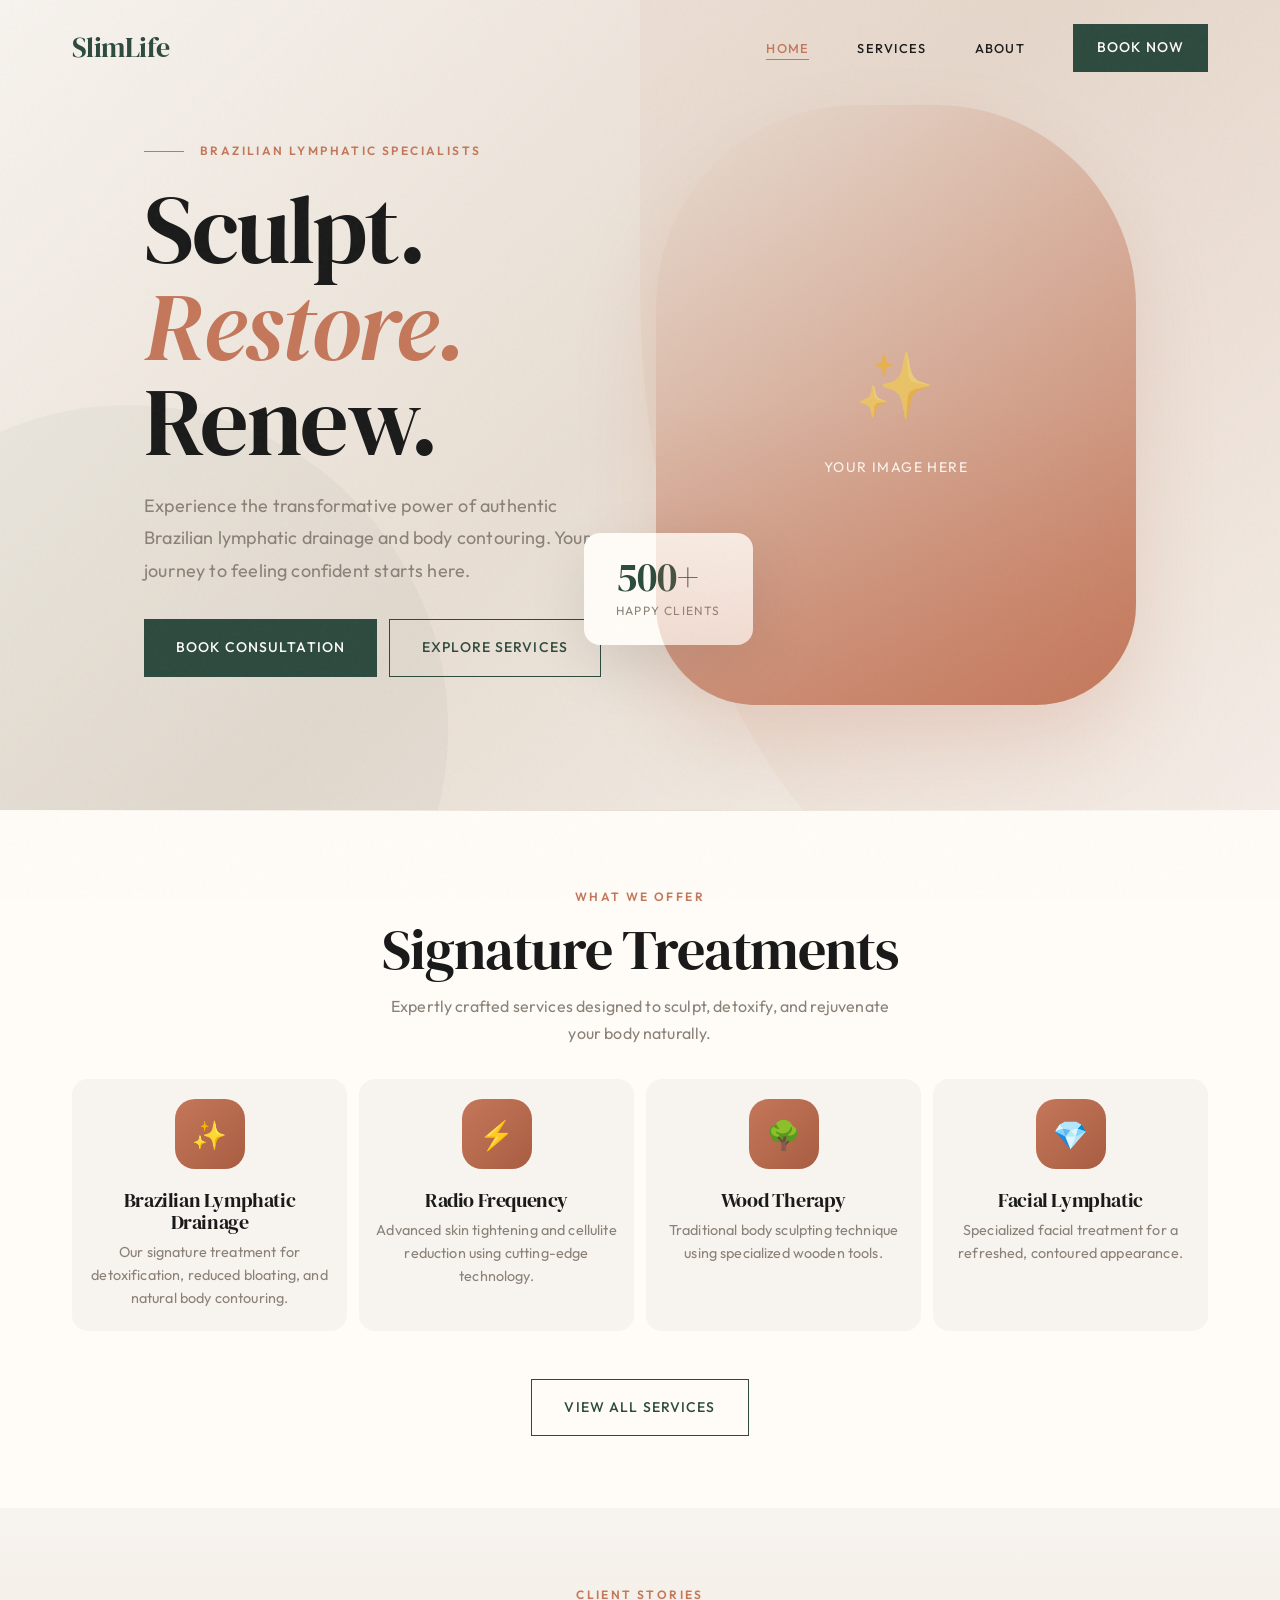
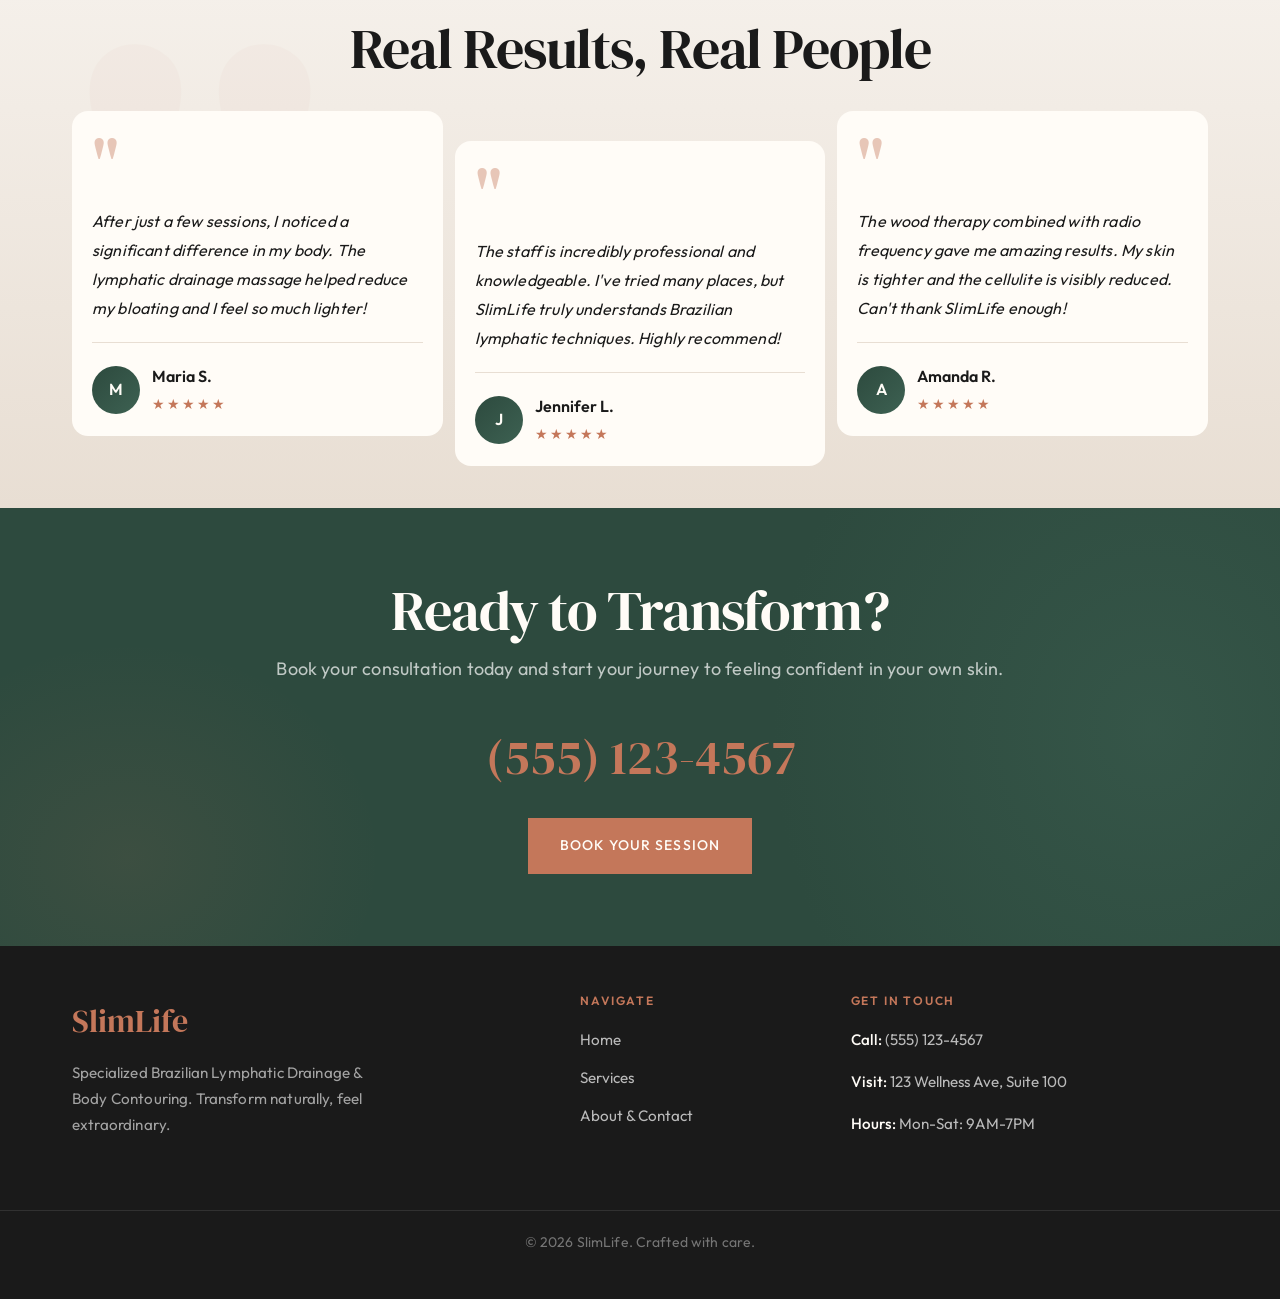
==== index.html @ a3bc5a4c "website v2" ====
<!DOCTYPE html>
<html lang="en">
<head>
    <meta charset="UTF-8">
    <meta name="viewport" content="width=device-width, initial-scale=1.0">
    <meta name="description" content="SlimLife - Specialized Brazilian Lymphatic Drainage & Body Contouring. Transform your body naturally.">
    <title>SlimLife | Brazilian Lymphatic Drainage & Body Contouring</title>
    <link rel="stylesheet" href="css/styles.css">
</head>
<body>
    <!-- Navigation -->
    <nav class="nav">
        <div class="nav-container">
            <a href="index.html" class="nav-logo">SlimLife</a>
            <button class="nav-toggle" aria-label="Toggle navigation">
                <span></span>
                <span></span>
                <span></span>
            </button>
            <ul class="nav-links">
                <li><a href="index.html" class="nav-link active">Home</a></li>
                <li><a href="services.html" class="nav-link">Services</a></li>
                <li><a href="about.html" class="nav-link">About</a></li>
                <li class="nav-cta"><a href="tel:+15551234567" class="btn btn-primary">Book Now</a></li>
            </ul>
        </div>
    </nav>

    <!-- Main Content -->
    <main>
        <!-- Hero Section -->
        <section class="hero">
            <div class="hero-container">
                <div class="hero-content">
                    <span class="hero-eyebrow">Brazilian Lymphatic Specialists</span>
                    <h1 class="hero-title">Sculpt.<br><em>Restore.</em><br>Renew.</h1>
                    <p class="hero-subtitle">Experience the transformative power of authentic Brazilian lymphatic drainage and body contouring. Your journey to feeling confident starts here.</p>
                    <div class="hero-cta">
                        <a href="tel:+15551234567" class="btn btn-primary">Book Consultation</a>
                        <a href="services.html" class="btn btn-outline">Explore Services</a>
                    </div>
                </div>
                <div class="hero-visual">
                    <div class="hero-image-wrapper">
                        <div class="hero-image-placeholder">
                            <span>&#10024;</span>
                            Your Image Here
                        </div>
                    </div>
                    <div class="hero-floating-card">
                        <div class="hero-floating-card-number">500+</div>
                        <div class="hero-floating-card-text">Happy Clients</div>
                    </div>
                </div>
            </div>
        </section>

        <!-- Services Overview Section -->
        <section class="services-overview">
            <div class="container">
                <div class="section-header">
                    <span class="section-eyebrow">What We Offer</span>
                    <h2 class="section-title">Signature Treatments</h2>
                    <p class="section-subtitle">Expertly crafted services designed to sculpt, detoxify, and rejuvenate your body naturally.</p>
                </div>
                <div class="services-grid">
                    <div class="service-card">
                        <div class="service-card-icon">&#10024;</div>
                        <h3 class="service-card-title">Brazilian Lymphatic Drainage</h3>
                        <p class="service-card-description">Our signature treatment for detoxification, reduced bloating, and natural body contouring.</p>
                    </div>
                    <div class="service-card">
                        <div class="service-card-icon">&#9889;</div>
                        <h3 class="service-card-title">Radio Frequency</h3>
                        <p class="service-card-description">Advanced skin tightening and cellulite reduction using cutting-edge technology.</p>
                    </div>
                    <div class="service-card">
                        <div class="service-card-icon">&#127795;</div>
                        <h3 class="service-card-title">Wood Therapy</h3>
                        <p class="service-card-description">Traditional body sculpting technique using specialized wooden tools.</p>
                    </div>
                    <div class="service-card">
                        <div class="service-card-icon">&#128142;</div>
                        <h3 class="service-card-title">Facial Lymphatic</h3>
                        <p class="service-card-description">Specialized facial treatment for a refreshed, contoured appearance.</p>
                    </div>
                </div>
                <div class="services-overview-cta">
                    <a href="services.html" class="btn btn-outline">View All Services</a>
                </div>
            </div>
        </section>

        <!-- Testimonials Section -->
        <section class="testimonials">
            <div class="container">
                <div class="section-header">
                    <span class="section-eyebrow">Client Stories</span>
                    <h2 class="section-title">Real Results, Real People</h2>
                </div>
                <div class="testimonials-grid">
                    <div class="testimonial-card">
                        <div class="testimonial-quote">"</div>
                        <p class="testimonial-text">After just a few sessions, I noticed a significant difference in my body. The lymphatic drainage massage helped reduce my bloating and I feel so much lighter!</p>
                        <div class="testimonial-author">
                            <div class="testimonial-avatar">M</div>
                            <div class="testimonial-info">
                                <div class="testimonial-name">Maria S.</div>
                                <div class="testimonial-stars">&#9733;&#9733;&#9733;&#9733;&#9733;</div>
                            </div>
                        </div>
                    </div>
                    <div class="testimonial-card">
                        <div class="testimonial-quote">"</div>
                        <p class="testimonial-text">The staff is incredibly professional and knowledgeable. I've tried many places, but SlimLife truly understands Brazilian lymphatic techniques. Highly recommend!</p>
                        <div class="testimonial-author">
                            <div class="testimonial-avatar">J</div>
                            <div class="testimonial-info">
                                <div class="testimonial-name">Jennifer L.</div>
                                <div class="testimonial-stars">&#9733;&#9733;&#9733;&#9733;&#9733;</div>
                            </div>
                        </div>
                    </div>
                    <div class="testimonial-card">
                        <div class="testimonial-quote">"</div>
                        <p class="testimonial-text">The wood therapy combined with radio frequency gave me amazing results. My skin is tighter and the cellulite is visibly reduced. Can't thank SlimLife enough!</p>
                        <div class="testimonial-author">
                            <div class="testimonial-avatar">A</div>
                            <div class="testimonial-info">
                                <div class="testimonial-name">Amanda R.</div>
                                <div class="testimonial-stars">&#9733;&#9733;&#9733;&#9733;&#9733;</div>
                            </div>
                        </div>
                    </div>
                </div>
            </div>
        </section>

        <!-- CTA Banner Section -->
        <section class="cta-banner">
            <div class="cta-banner-container">
                <h2 class="cta-banner-title">Ready to Transform?</h2>
                <p class="cta-banner-subtitle">Book your consultation today and start your journey to feeling confident in your own skin.</p>
                <div class="cta-banner-phone">
                    <a href="tel:+15551234567">(555) 123-4567</a>
                </div>
                <a href="tel:+15551234567" class="btn btn-terracotta">Book Your Session</a>
            </div>
        </section>
    </main>

    <!-- Footer -->
    <footer class="footer">
        <div class="footer-container">
            <div class="footer-section">
                <div class="footer-brand">SlimLife</div>
                <p class="footer-tagline">Specialized Brazilian Lymphatic Drainage & Body Contouring. Transform naturally, feel extraordinary.</p>
            </div>
            <div class="footer-section">
                <h4 class="footer-title">Navigate</h4>
                <nav class="footer-links">
                    <a href="index.html" class="footer-link">Home</a>
                    <a href="services.html" class="footer-link">Services</a>
                    <a href="about.html" class="footer-link">About & Contact</a>
                </nav>
            </div>
            <div class="footer-section">
                <h4 class="footer-title">Get in Touch</h4>
                <div class="footer-contact-item">
                    <span><strong>Call:</strong> (555) 123-4567</span>
                </div>
                <div class="footer-contact-item">
                    <span><strong>Visit:</strong> 123 Wellness Ave, Suite 100</span>
                </div>
                <div class="footer-contact-item">
                    <span><strong>Hours:</strong> Mon-Sat: 9AM-7PM</span>
                </div>
            </div>
        </div>
        <div class="footer-bottom">
            <p>&copy; 2026 SlimLife. Crafted with care.</p>
        </div>
    </footer>

    <script src="js/main.js"></script>
</body>
</html>
---- css/styles.css ----
/* ================================
   SlimLife - Luxury Editorial Design
   ================================ */

@import url('https://fonts.googleapis.com/css2?family=DM+Serif+Display:ital@0;1&family=Outfit:wght@300;400;500;600&display=swap');

:root {
    /* Colors - Warm Luxury Palette */
    --color-cream: #F7F3EE;
    --color-warm-white: #FFFCF7;
    --color-terracotta: #C4775A;
    --color-terracotta-deep: #A85D42;
    --color-forest: #2D4A3E;
    --color-forest-light: #3D6152;
    --color-charcoal: #1A1A1A;
    --color-stone: #8B8178;
    --color-sand: #E8DED3;

    /* Typography */
    --font-display: 'DM Serif Display', serif;
    --font-body: 'Outfit', sans-serif;

    /* Spacing - Tighter */
    --space-xs: 0.5rem;
    --space-sm: 0.75rem;
    --space-md: 1.25rem;
    --space-lg: 2rem;
    --space-xl: 3rem;
    --space-2xl: 4.5rem;

    /* Layout */
    --container-max: 1200px;
    --container-narrow: 800px;

    /* Transitions */
    --ease-smooth: cubic-bezier(0.25, 0.1, 0.25, 1);
    --ease-bounce: cubic-bezier(0.34, 1.56, 0.64, 1);
    --duration-fast: 0.2s;
    --duration-base: 0.4s;
    --duration-slow: 0.8s;
}

/* ================================
   Reset & Base
   ================================ */

*, *::before, *::after {
    box-sizing: border-box;
    margin: 0;
    padding: 0;
}

html {
    scroll-behavior: smooth;
    font-size: 16px;
}

body {
    font-family: var(--font-body);
    font-weight: 400;
    line-height: 1.7;
    color: var(--color-charcoal);
    background-color: var(--color-cream);
    overflow-x: hidden;
}

/* Grain Texture Overlay */
body::before {
    content: '';
    position: fixed;
    top: 0;
    left: 0;
    width: 100%;
    height: 100%;
    pointer-events: none;
    opacity: 0.03;
    z-index: 10000;
    background-image: url("data:image/svg+xml,%3Csvg viewBox='0 0 256 256' xmlns='http://www.w3.org/2000/svg'%3E%3Cfilter id='noise'%3E%3CfeTurbulence type='fractalNoise' baseFrequency='0.9' numOctaves='4' stitchTiles='stitch'/%3E%3C/filter%3E%3Crect width='100%25' height='100%25' filter='url(%23noise)'/%3E%3C/svg%3E");
}

img {
    max-width: 100%;
    height: auto;
    display: block;
}

a {
    color: inherit;
    text-decoration: none;
}

ul {
    list-style: none;
}

/* ================================
   Typography
   ================================ */

h1, h2, h3, h4, h5, h6 {
    font-family: var(--font-display);
    font-weight: 400;
    line-height: 1.1;
    letter-spacing: -0.02em;
}

h1 { font-size: clamp(3rem, 8vw, 6rem); }
h2 { font-size: clamp(2rem, 5vw, 3.5rem); }
h3 { font-size: clamp(1.5rem, 3vw, 2rem); }
h4 { font-size: 1.25rem; }

p {
    margin-bottom: 1.5rem;
    letter-spacing: 0.01em;
}

.text-sm { font-size: 0.875rem; }
.text-lg { font-size: 1.125rem; }
.text-stone { color: var(--color-stone); }

/* ================================
   Layout Utilities
   ================================ */

.container {
    max-width: var(--container-max);
    margin: 0 auto;
    padding: 0 clamp(1rem, 3vw, 2rem);
}

.container-narrow {
    max-width: var(--container-narrow);
    margin: 0 auto;
    padding: 0 clamp(1rem, 3vw, 2rem);
}

/* ================================
   Buttons
   ================================ */

.btn {
    display: inline-flex;
    align-items: center;
    gap: 0.75rem;
    padding: 1rem 2rem;
    font-family: var(--font-body);
    font-size: 0.875rem;
    font-weight: 500;
    letter-spacing: 0.08em;
    text-transform: uppercase;
    border: none;
    cursor: pointer;
    transition: all var(--duration-base) var(--ease-smooth);
    position: relative;
    overflow: hidden;
}

.btn::before {
    content: '';
    position: absolute;
    top: 0;
    left: -100%;
    width: 100%;
    height: 100%;
    background: linear-gradient(90deg, transparent, rgba(255,255,255,0.2), transparent);
    transition: left var(--duration-slow) var(--ease-smooth);
}

.btn:hover::before {
    left: 100%;
}

.btn-primary {
    background-color: var(--color-forest);
    color: var(--color-warm-white);
}

.btn-primary:hover {
    background-color: var(--color-forest-light);
    transform: translateY(-2px);
    box-shadow: 0 10px 40px rgba(45, 74, 62, 0.3);
}

.btn-outline {
    background-color: transparent;
    color: var(--color-forest);
    border: 1.5px solid var(--color-forest);
}

.btn-outline:hover {
    background-color: var(--color-forest);
    color: var(--color-warm-white);
}

.btn-terracotta {
    background-color: var(--color-terracotta);
    color: var(--color-warm-white);
}

.btn-terracotta:hover {
    background-color: var(--color-terracotta-deep);
    transform: translateY(-2px);
    box-shadow: 0 10px 40px rgba(196, 119, 90, 0.3);
}

/* ================================
   Navigation
   ================================ */

.nav {
    position: fixed;
    top: 0;
    left: 0;
    right: 0;
    z-index: 1000;
    padding: 1.5rem 0;
    transition: all var(--duration-base) var(--ease-smooth);
}

.nav.scrolled {
    background-color: rgba(247, 243, 238, 0.95);
    backdrop-filter: blur(20px);
    padding: 1rem 0;
    box-shadow: 0 4px 30px rgba(0, 0, 0, 0.05);
}

.nav-container {
    display: flex;
    justify-content: space-between;
    align-items: center;
    max-width: var(--container-max);
    margin: 0 auto;
    padding: 0 clamp(1rem, 3vw, 2rem);
}

.nav-logo {
    font-family: var(--font-display);
    font-size: 1.75rem;
    color: var(--color-forest);
    letter-spacing: -0.02em;
    transition: opacity var(--duration-fast);
}

.nav-logo:hover {
    opacity: 0.7;
}

.nav-links {
    display: flex;
    align-items: center;
    gap: 3rem;
}

.nav-link {
    font-size: 0.8rem;
    font-weight: 500;
    letter-spacing: 0.1em;
    text-transform: uppercase;
    color: var(--color-charcoal);
    position: relative;
    padding: 0.25rem 0;
    transition: color var(--duration-fast);
}

.nav-link::after {
    content: '';
    position: absolute;
    bottom: 0;
    left: 0;
    width: 0;
    height: 1px;
    background-color: var(--color-terracotta);
    transition: width var(--duration-base) var(--ease-smooth);
}

.nav-link:hover,
.nav-link.active {
    color: var(--color-terracotta);
}

.nav-link:hover::after,
.nav-link.active::after {
    width: 100%;
}

.nav-cta .btn {
    padding: 0.75rem 1.5rem;
}

.nav-toggle {
    display: none;
    flex-direction: column;
    gap: 6px;
    background: none;
    border: none;
    cursor: pointer;
    padding: 0.5rem;
    z-index: 1001;
}

.nav-toggle span {
    width: 28px;
    height: 1.5px;
    background-color: var(--color-charcoal);
    transition: all var(--duration-base) var(--ease-smooth);
    transform-origin: center;
}

.nav-toggle.active span:nth-child(1) {
    transform: rotate(45deg) translate(5px, 5px);
}

.nav-toggle.active span:nth-child(2) {
    opacity: 0;
    transform: translateX(-10px);
}

.nav-toggle.active span:nth-child(3) {
    transform: rotate(-45deg) translate(5px, -5px);
}

@media (max-width: 900px) {
    .nav-toggle {
        display: flex;
    }

    .nav-links {
        position: fixed;
        top: 0;
        right: 0;
        width: 100%;
        max-width: 400px;
        height: 100vh;
        flex-direction: column;
        justify-content: center;
        gap: 2rem;
        background-color: var(--color-cream);
        transform: translateX(100%);
        transition: transform var(--duration-base) var(--ease-smooth);
        box-shadow: -20px 0 60px rgba(0, 0, 0, 0.1);
    }

    .nav-links.active {
        transform: translateX(0);
    }

    .nav-link {
        font-size: 1rem;
    }

    .nav-cta {
        margin-top: 1rem;
    }
}

/* ================================
   Hero Section
   ================================ */

.hero {
    min-height: 90vh;
    display: flex;
    align-items: center;
    position: relative;
    overflow: hidden;
    background: linear-gradient(135deg, var(--color-cream) 0%, var(--color-sand) 50%, var(--color-cream) 100%);
}

/* Organic Shape Decorations */
.hero::before {
    content: '';
    position: absolute;
    top: -20%;
    right: -10%;
    width: 60%;
    height: 140%;
    background: linear-gradient(180deg, var(--color-terracotta) 0%, rgba(196, 119, 90, 0.6) 100%);
    border-radius: 0 0 0 60%;
    opacity: 0.08;
    animation: float 20s ease-in-out infinite;
}

.hero::after {
    content: '';
    position: absolute;
    bottom: -30%;
    left: -15%;
    width: 50%;
    height: 80%;
    background: var(--color-forest);
    border-radius: 50%;
    opacity: 0.04;
    animation: float 25s ease-in-out infinite reverse;
}

@keyframes float {
    0%, 100% { transform: translate(0, 0) rotate(0deg); }
    33% { transform: translate(20px, -20px) rotate(2deg); }
    66% { transform: translate(-10px, 10px) rotate(-1deg); }
}

.hero-container {
    position: relative;
    z-index: 1;
    max-width: var(--container-max);
    margin: 0 auto;
    padding: var(--space-lg) clamp(1rem, 3vw, 2rem);
    display: grid;
    grid-template-columns: 1fr 1fr;
    gap: var(--space-lg);
    align-items: center;
}

.hero-content {
    animation: fadeInUp 1s var(--ease-smooth) both;
}

@keyframes fadeInUp {
    from {
        opacity: 0;
        transform: translateY(40px);
    }
    to {
        opacity: 1;
        transform: translateY(0);
    }
}

.hero-eyebrow {
    display: inline-flex;
    align-items: center;
    gap: 1rem;
    font-size: 0.75rem;
    font-weight: 600;
    letter-spacing: 0.2em;
    text-transform: uppercase;
    color: var(--color-terracotta);
    margin-bottom: var(--space-md);
}

.hero-eyebrow::before {
    content: '';
    width: 40px;
    height: 1px;
    background-color: var(--color-terracotta);
}

.hero-title {
    color: var(--color-charcoal);
    margin-bottom: var(--space-md);
    line-height: 1;
}

.hero-title em {
    font-style: italic;
    color: var(--color-terracotta);
}

.hero-subtitle {
    font-size: 1.125rem;
    color: var(--color-stone);
    max-width: 480px;
    margin-bottom: var(--space-lg);
    line-height: 1.8;
}

.hero-cta {
    display: flex;
    gap: var(--space-sm);
    flex-wrap: wrap;
    animation: fadeInUp 1s var(--ease-smooth) 0.2s both;
}

.hero-visual {
    position: relative;
    animation: fadeInUp 1s var(--ease-smooth) 0.3s both;
}

.hero-image-wrapper {
    position: relative;
    aspect-ratio: 4/5;
    background: linear-gradient(145deg, var(--color-sand) 0%, var(--color-terracotta) 100%);
    border-radius: 200px 200px 100px 100px;
    overflow: hidden;
    box-shadow: 0 40px 80px rgba(196, 119, 90, 0.2);
}

.hero-image-wrapper::before {
    content: '';
    position: absolute;
    inset: 0;
    background: linear-gradient(to bottom, transparent 50%, rgba(196, 119, 90, 0.3) 100%);
    z-index: 1;
}

.hero-image-placeholder {
    position: absolute;
    inset: 0;
    display: flex;
    flex-direction: column;
    align-items: center;
    justify-content: center;
    gap: 1rem;
    color: var(--color-warm-white);
    font-size: 0.875rem;
    text-transform: uppercase;
    letter-spacing: 0.1em;
}

.hero-image-placeholder span {
    font-size: 4rem;
    opacity: 0.5;
}

.hero-floating-card {
    position: absolute;
    bottom: 10%;
    left: -15%;
    background: var(--color-warm-white);
    padding: 1.5rem 2rem;
    border-radius: 16px;
    box-shadow: 0 20px 60px rgba(0, 0, 0, 0.1);
    animation: floatCard 6s ease-in-out infinite;
}

@keyframes floatCard {
    0%, 100% { transform: translateY(0); }
    50% { transform: translateY(-15px); }
}

.hero-floating-card-number {
    font-family: var(--font-display);
    font-size: 2.5rem;
    color: var(--color-forest);
    line-height: 1;
}

.hero-floating-card-text {
    font-size: 0.75rem;
    text-transform: uppercase;
    letter-spacing: 0.1em;
    color: var(--color-stone);
    margin-top: 0.25rem;
}

@media (max-width: 900px) {
    .hero-container {
        grid-template-columns: 1fr;
        text-align: center;
        padding-top: calc(var(--space-xl) + 60px);
    }

    .hero-eyebrow {
        justify-content: center;
    }

    .hero-eyebrow::before {
        display: none;
    }

    .hero-subtitle {
        margin-left: auto;
        margin-right: auto;
    }

    .hero-cta {
        justify-content: center;
    }

    .hero-visual {
        max-width: 400px;
        margin: 0 auto;
    }

    .hero-floating-card {
        left: 5%;
    }
}

/* ================================
   Services Overview Section
   ================================ */

.services-overview {
    padding: var(--space-2xl) 0;
    background-color: var(--color-warm-white);
    position: relative;
}

.services-overview::before {
    content: '';
    position: absolute;
    top: 0;
    left: 0;
    right: 0;
    height: 1px;
    background: linear-gradient(90deg, transparent, var(--color-sand), transparent);
}

.section-header {
    text-align: center;
    margin-bottom: var(--space-lg);
}

.section-eyebrow {
    display: inline-block;
    font-size: 0.75rem;
    font-weight: 600;
    letter-spacing: 0.2em;
    text-transform: uppercase;
    color: var(--color-terracotta);
    margin-bottom: var(--space-sm);
}

.section-title {
    margin-bottom: var(--space-sm);
}

.section-subtitle {
    color: var(--color-stone);
    max-width: 500px;
    margin: 0 auto;
}

.services-grid {
    display: grid;
    grid-template-columns: repeat(4, 1fr);
    gap: var(--space-sm);
}

.service-card {
    background: var(--color-cream);
    padding: var(--space-md) var(--space-sm);
    border-radius: 16px;
    text-align: center;
    transition: all var(--duration-base) var(--ease-smooth);
    position: relative;
    overflow: hidden;
}

.service-card::before {
    content: '';
    position: absolute;
    top: 0;
    left: 0;
    right: 0;
    height: 4px;
    background: linear-gradient(90deg, var(--color-terracotta), var(--color-forest));
    transform: scaleX(0);
    transition: transform var(--duration-base) var(--ease-smooth);
}

.service-card:hover {
    transform: translateY(-8px);
    box-shadow: 0 30px 60px rgba(0, 0, 0, 0.08);
}

.service-card:hover::before {
    transform: scaleX(1);
}

.service-card-icon {
    width: 70px;
    height: 70px;
    margin: 0 auto var(--space-md);
    background: linear-gradient(135deg, var(--color-terracotta) 0%, var(--color-terracotta-deep) 100%);
    border-radius: 20px;
    display: flex;
    align-items: center;
    justify-content: center;
    font-size: 1.75rem;
    color: var(--color-warm-white);
    transition: transform var(--duration-base) var(--ease-bounce);
}

.service-card:hover .service-card-icon {
    transform: scale(1.1) rotate(-5deg);
}

.service-card-title {
    font-family: var(--font-display);
    font-size: 1.25rem;
    margin-bottom: var(--space-xs);
    color: var(--color-charcoal);
}

.service-card-description {
    font-size: 0.9rem;
    color: var(--color-stone);
    margin-bottom: 0;
    line-height: 1.6;
}

.services-overview-cta {
    text-align: center;
    margin-top: var(--space-xl);
}

@media (max-width: 1100px) {
    .services-grid {
        grid-template-columns: repeat(2, 1fr);
    }
}

@media (max-width: 600px) {
    .services-grid {
        grid-template-columns: 1fr;
    }
}

/* ================================
   Testimonials Section
   ================================ */

.testimonials {
    padding: var(--space-2xl) 0;
    background: linear-gradient(180deg, var(--color-cream) 0%, var(--color-sand) 100%);
    position: relative;
    overflow: hidden;
}

.testimonials::before {
    content: '"';
    position: absolute;
    top: 10%;
    left: 5%;
    font-family: var(--font-display);
    font-size: 40rem;
    color: var(--color-terracotta);
    opacity: 0.03;
    line-height: 1;
    pointer-events: none;
}

.testimonials-grid {
    display: grid;
    grid-template-columns: repeat(3, 1fr);
    gap: var(--space-sm);
}

.testimonial-card {
    background: var(--color-warm-white);
    padding: var(--space-md);
    border-radius: 16px;
    position: relative;
    transition: all var(--duration-base) var(--ease-smooth);
}

.testimonial-card:hover {
    transform: translateY(-5px);
    box-shadow: 0 25px 50px rgba(0, 0, 0, 0.08);
}

.testimonial-card:nth-child(2) {
    transform: translateY(30px);
}

.testimonial-card:nth-child(2):hover {
    transform: translateY(25px);
}

.testimonial-quote {
    font-family: var(--font-display);
    font-size: 4rem;
    color: var(--color-terracotta);
    line-height: 1;
    margin-bottom: var(--space-sm);
    opacity: 0.4;
}

.testimonial-text {
    font-size: 1rem;
    font-style: italic;
    color: var(--color-charcoal);
    margin-bottom: var(--space-md);
    line-height: 1.8;
}

.testimonial-author {
    display: flex;
    align-items: center;
    gap: var(--space-sm);
    padding-top: var(--space-md);
    border-top: 1px solid var(--color-sand);
}

.testimonial-avatar {
    width: 48px;
    height: 48px;
    background: linear-gradient(135deg, var(--color-forest) 0%, var(--color-forest-light) 100%);
    border-radius: 50%;
    display: flex;
    align-items: center;
    justify-content: center;
    color: var(--color-warm-white);
    font-weight: 600;
    font-size: 1rem;
}

.testimonial-info {
    flex: 1;
}

.testimonial-name {
    font-weight: 600;
    color: var(--color-charcoal);
    margin-bottom: 0.125rem;
}

.testimonial-stars {
    color: var(--color-terracotta);
    font-size: 0.875rem;
    letter-spacing: 2px;
}

@media (max-width: 1000px) {
    .testimonials-grid {
        grid-template-columns: 1fr;
        max-width: 600px;
        margin: 0 auto;
    }

    .testimonial-card:nth-child(2) {
        transform: none;
    }

    .testimonial-card:nth-child(2):hover {
        transform: translateY(-5px);
    }
}

/* ================================
   CTA Banner Section
   ================================ */

.cta-banner {
    padding: var(--space-2xl) 0;
    background: var(--color-forest);
    position: relative;
    overflow: hidden;
}

.cta-banner::before {
    content: '';
    position: absolute;
    top: -50%;
    right: -20%;
    width: 60%;
    height: 200%;
    background: radial-gradient(ellipse, var(--color-forest-light) 0%, transparent 70%);
    opacity: 0.5;
}

.cta-banner::after {
    content: '';
    position: absolute;
    bottom: -30%;
    left: -10%;
    width: 40%;
    height: 100%;
    background: radial-gradient(ellipse, var(--color-terracotta) 0%, transparent 70%);
    opacity: 0.1;
}

.cta-banner-container {
    position: relative;
    z-index: 1;
    text-align: center;
    max-width: var(--container-narrow);
    margin: 0 auto;
    padding: 0 var(--space-md);
}

.cta-banner-title {
    color: var(--color-warm-white);
    margin-bottom: var(--space-sm);
}

.cta-banner-subtitle {
    font-size: 1.125rem;
    color: rgba(255, 255, 255, 0.7);
    margin-bottom: var(--space-lg);
}

.cta-banner-phone {
    font-family: var(--font-display);
    font-size: clamp(2rem, 5vw, 3rem);
    margin-bottom: var(--space-md);
}

.cta-banner-phone a {
    color: var(--color-terracotta);
    transition: color var(--duration-fast);
}

.cta-banner-phone a:hover {
    color: var(--color-warm-white);
}

/* ================================
   Footer
   ================================ */

.footer {
    background-color: var(--color-charcoal);
    color: var(--color-warm-white);
    padding: var(--space-xl) 0 var(--space-md);
}

.footer-container {
    display: grid;
    grid-template-columns: 2fr 1fr 1.5fr;
    gap: var(--space-lg);
    max-width: var(--container-max);
    margin: 0 auto;
    padding: 0 clamp(1rem, 3vw, 2rem);
}

.footer-brand {
    font-family: var(--font-display);
    font-size: 2rem;
    color: var(--color-terracotta);
    margin-bottom: var(--space-sm);
}

.footer-tagline {
    color: rgba(255, 255, 255, 0.6);
    font-size: 0.95rem;
    max-width: 300px;
    line-height: 1.7;
}

.footer-title {
    font-family: var(--font-body);
    font-size: 0.75rem;
    font-weight: 600;
    letter-spacing: 0.15em;
    text-transform: uppercase;
    color: var(--color-terracotta);
    margin-bottom: var(--space-md);
}

.footer-links {
    display: flex;
    flex-direction: column;
    gap: 0.75rem;
}

.footer-link {
    color: rgba(255, 255, 255, 0.7);
    font-size: 0.95rem;
    transition: all var(--duration-fast);
    display: inline-block;
}

.footer-link:hover {
    color: var(--color-warm-white);
    transform: translateX(5px);
}

.footer-contact-item {
    display: flex;
    gap: 0.75rem;
    margin-bottom: 1rem;
    color: rgba(255, 255, 255, 0.7);
    font-size: 0.95rem;
}

.footer-contact-item strong {
    color: var(--color-warm-white);
    font-weight: 500;
}

.footer-bottom {
    border-top: 1px solid rgba(255, 255, 255, 0.1);
    margin-top: var(--space-xl);
    padding-top: var(--space-md);
    text-align: center;
    color: rgba(255, 255, 255, 0.4);
    font-size: 0.875rem;
}

@media (max-width: 900px) {
    .footer-container {
        grid-template-columns: 1fr;
        gap: var(--space-lg);
        text-align: center;
    }

    .footer-tagline {
        margin: 0 auto;
    }
}

/* ================================
   Page Header (Services/About)
   ================================ */

.page-header {
    padding: calc(var(--space-xl) + 80px) 0 var(--space-xl);
    background: linear-gradient(135deg, var(--color-cream) 0%, var(--color-sand) 100%);
    text-align: center;
    position: relative;
    overflow: hidden;
}

.page-header::before {
    content: '';
    position: absolute;
    top: -50%;
    right: -30%;
    width: 80%;
    height: 200%;
    background: radial-gradient(ellipse, var(--color-terracotta) 0%, transparent 60%);
    opacity: 0.05;
}

.page-header-title {
    margin-bottom: var(--space-sm);
    animation: fadeInUp 0.8s var(--ease-smooth) both;
}

.page-header-subtitle {
    color: var(--color-stone);
    max-width: 600px;
    margin: 0 auto;
    animation: fadeInUp 0.8s var(--ease-smooth) 0.1s both;
}

/* ================================
   Featured Services (Services Page)
   ================================ */

.featured-services {
    padding: var(--space-2xl) 0;
    background-color: var(--color-warm-white);
}

.featured-service {
    display: grid;
    grid-template-columns: 1fr 1fr;
    gap: var(--space-lg);
    align-items: center;
    padding: var(--space-lg);
    margin-bottom: var(--space-md);
    background: var(--color-cream);
    border-radius: 20px;
    border: 1px solid var(--color-sand);
}

.featured-service:nth-child(even) {
    direction: rtl;
    background: var(--color-warm-white);
}

.featured-service:nth-child(even) > * {
    direction: ltr;
}

.featured-service:last-child {
    margin-bottom: 0;
}

.featured-service-image {
    aspect-ratio: 4/3;
    background: linear-gradient(135deg, var(--color-sand) 0%, var(--color-terracotta) 100%);
    border-radius: 16px;
    display: flex;
    align-items: center;
    justify-content: center;
    font-size: 4rem;
    position: relative;
    overflow: hidden;
}

.featured-service-image::after {
    content: '';
    position: absolute;
    inset: 0;
    background: linear-gradient(135deg, transparent 50%, rgba(0,0,0,0.1) 100%);
}

.featured-service-content h3 {
    margin-bottom: var(--space-sm);
}

.featured-service-description {
    color: var(--color-stone);
    margin-bottom: var(--space-md);
    line-height: 1.8;
}

.featured-service-benefits {
    margin-bottom: var(--space-md);
}

.featured-service-benefits li {
    padding-left: 1.75rem;
    position: relative;
    margin-bottom: 0.625rem;
    color: var(--color-stone);
}

.featured-service-benefits li::before {
    content: '';
    position: absolute;
    left: 0;
    top: 0.5rem;
    width: 8px;
    height: 8px;
    background-color: var(--color-terracotta);
    border-radius: 50%;
}

@media (max-width: 900px) {
    .featured-service {
        grid-template-columns: 1fr;
        gap: var(--space-lg);
    }

    .featured-service:nth-child(even) {
        direction: ltr;
    }
}

/* ================================
   Additional Services
   ================================ */

.additional-services {
    padding: var(--space-2xl) 0;
    background-color: var(--color-cream);
}

.additional-services-grid {
    display: grid;
    grid-template-columns: repeat(3, 1fr);
    gap: var(--space-md);
}

.additional-service-item {
    background: var(--color-warm-white);
    padding: var(--space-md);
    border-radius: 16px;
    border-left: 3px solid var(--color-terracotta);
    transition: all var(--duration-base) var(--ease-smooth);
}

.additional-service-item:hover {
    transform: translateX(5px);
    box-shadow: 0 15px 40px rgba(0, 0, 0, 0.06);
}

.additional-service-title {
    font-family: var(--font-display);
    font-size: 1.125rem;
    margin-bottom: var(--space-xs);
    color: var(--color-charcoal);
}

.additional-service-description {
    font-size: 0.9rem;
    color: var(--color-stone);
    margin-bottom: 0;
}

.services-cta {
    padding: var(--space-xl) 0;
    background-color: var(--color-warm-white);
    text-align: center;
}

.services-cta-text {
    font-size: 1.25rem;
    color: var(--color-charcoal);
    margin-bottom: var(--space-md);
}

@media (max-width: 900px) {
    .additional-services-grid {
        grid-template-columns: 1fr;
    }
}

/* ================================
   About Page
   ================================ */

.about-founder {
    padding: var(--space-2xl) 0;
    background-color: var(--color-warm-white);
}

.about-founder-grid {
    display: grid;
    grid-template-columns: 1fr 1.3fr;
    gap: var(--space-xl);
    align-items: center;
}

.about-founder-image {
    aspect-ratio: 3/4;
    background: linear-gradient(180deg, var(--color-sand) 0%, var(--color-terracotta) 100%);
    border-radius: 200px 200px 32px 32px;
    display: flex;
    align-items: center;
    justify-content: center;
    font-size: 8rem;
    position: relative;
    overflow: hidden;
}

.about-founder-content h2 {
    margin-bottom: var(--space-md);
}

.about-founder-content p {
    color: var(--color-stone);
    line-height: 1.9;
}

.about-founder-content p:last-of-type {
    font-style: italic;
    color: var(--color-charcoal);
    padding-left: var(--space-md);
    border-left: 3px solid var(--color-terracotta);
}

@media (max-width: 900px) {
    .about-founder-grid {
        grid-template-columns: 1fr;
    }

    .about-founder-image {
        max-width: 350px;
        margin: 0 auto;
    }
}

/* ================================
   Results Section
   ================================ */

.about-results {
    padding: var(--space-2xl) 0;
    background-color: var(--color-cream);
}

.about-results-content {
    max-width: var(--container-narrow);
    margin: 0 auto;
    text-align: center;
}

.about-results-content p {
    color: var(--color-stone);
    line-height: 1.9;
}

.benefits-grid {
    display: grid;
    grid-template-columns: repeat(4, 1fr);
    gap: var(--space-md);
    margin-top: var(--space-xl);
}

.benefit-item {
    text-align: center;
    padding: var(--space-md);
}

.benefit-icon {
    width: 64px;
    height: 64px;
    margin: 0 auto var(--space-sm);
    background: linear-gradient(135deg, var(--color-forest) 0%, var(--color-forest-light) 100%);
    border-radius: 20px;
    display: flex;
    align-items: center;
    justify-content: center;
    font-size: 1.5rem;
}

.benefit-title {
    font-family: var(--font-display);
    font-size: 1.125rem;
    margin-bottom: var(--space-xs);
    color: var(--color-charcoal);
}

.benefit-description {
    font-size: 0.875rem;
    color: var(--color-stone);
    margin-bottom: 0;
}

@media (max-width: 900px) {
    .benefits-grid {
        grid-template-columns: repeat(2, 1fr);
    }
}

@media (max-width: 500px) {
    .benefits-grid {
        grid-template-columns: 1fr;
    }
}

/* ================================
   Contact Section
   ================================ */

.contact-section {
    padding: var(--space-2xl) 0;
    background-color: var(--color-warm-white);
}

.contact-grid {
    display: grid;
    grid-template-columns: 1fr 1fr;
    gap: var(--space-xl);
}

.contact-form-container h3,
.contact-info-container h3 {
    margin-bottom: var(--space-md);
}

.contact-form {
    display: flex;
    flex-direction: column;
    gap: var(--space-sm);
}

.form-group {
    display: flex;
    flex-direction: column;
    gap: 0.5rem;
}

.form-group label {
    font-size: 0.8rem;
    font-weight: 600;
    letter-spacing: 0.1em;
    text-transform: uppercase;
    color: var(--color-charcoal);
}

.form-group input,
.form-group textarea {
    padding: 1rem 1.25rem;
    border: 1.5px solid var(--color-sand);
    border-radius: 12px;
    font-family: var(--font-body);
    font-size: 1rem;
    background-color: var(--color-cream);
    transition: all var(--duration-fast);
}

.form-group input:focus,
.form-group textarea:focus {
    outline: none;
    border-color: var(--color-terracotta);
    background-color: var(--color-warm-white);
}

.form-group textarea {
    min-height: 140px;
    resize: vertical;
}

.form-group input::placeholder,
.form-group textarea::placeholder {
    color: var(--color-stone);
}

.contact-form .btn {
    margin-top: var(--space-sm);
    width: 100%;
    justify-content: center;
}

.contact-info {
    display: flex;
    flex-direction: column;
    gap: var(--space-md);
}

.contact-info-item {
    display: flex;
    gap: var(--space-sm);
    align-items: flex-start;
}

.contact-info-icon {
    width: 48px;
    height: 48px;
    background: var(--color-cream);
    border-radius: 12px;
    display: flex;
    align-items: center;
    justify-content: center;
    font-size: 1.25rem;
    flex-shrink: 0;
}

.contact-info-content h4 {
    font-family: var(--font-body);
    font-size: 0.8rem;
    font-weight: 600;
    letter-spacing: 0.1em;
    text-transform: uppercase;
    color: var(--color-charcoal);
    margin-bottom: 0.25rem;
}

.contact-info-content p {
    color: var(--color-stone);
    margin-bottom: 0;
    font-size: 0.95rem;
    line-height: 1.6;
}

.contact-info-content a {
    color: var(--color-terracotta);
    font-weight: 500;
    transition: color var(--duration-fast);
}

.contact-info-content a:hover {
    color: var(--color-terracotta-deep);
}

.contact-map {
    margin-top: var(--space-md);
    border-radius: 16px;
    overflow: hidden;
    height: 200px;
    background-color: var(--color-sand);
    display: flex;
    align-items: center;
    justify-content: center;
    color: var(--color-stone);
    font-size: 0.875rem;
}

.contact-map iframe {
    width: 100%;
    height: 100%;
    border: none;
}

@media (max-width: 900px) {
    .contact-grid {
        grid-template-columns: 1fr;
    }
}

/* ================================
   Animations
   ================================ */

@media (prefers-reduced-motion: no-preference) {
    .fade-in {
        opacity: 0;
        transform: translateY(30px);
        animation: fadeInUp 0.8s var(--ease-smooth) forwards;
    }

    .fade-in-delay-1 { animation-delay: 0.1s; }
    .fade-in-delay-2 { animation-delay: 0.2s; }
    .fade-in-delay-3 { animation-delay: 0.3s; }
}
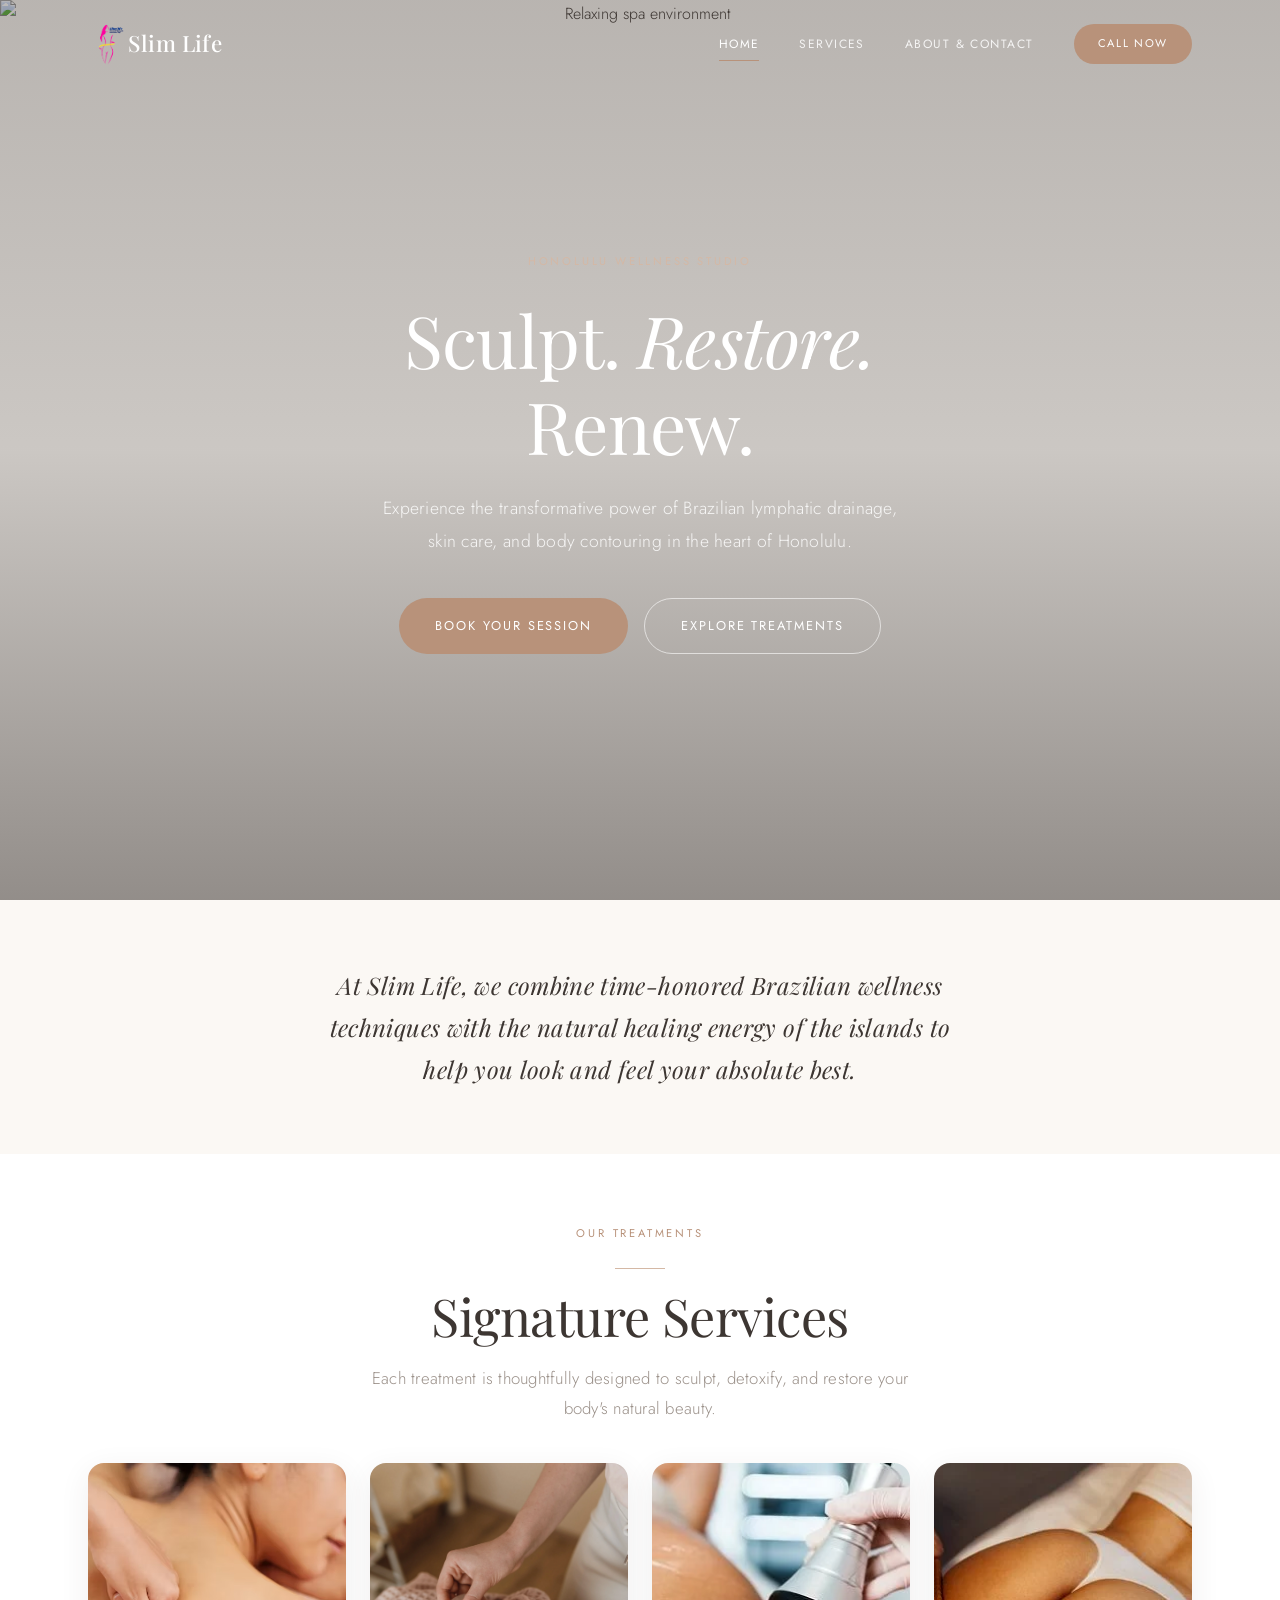
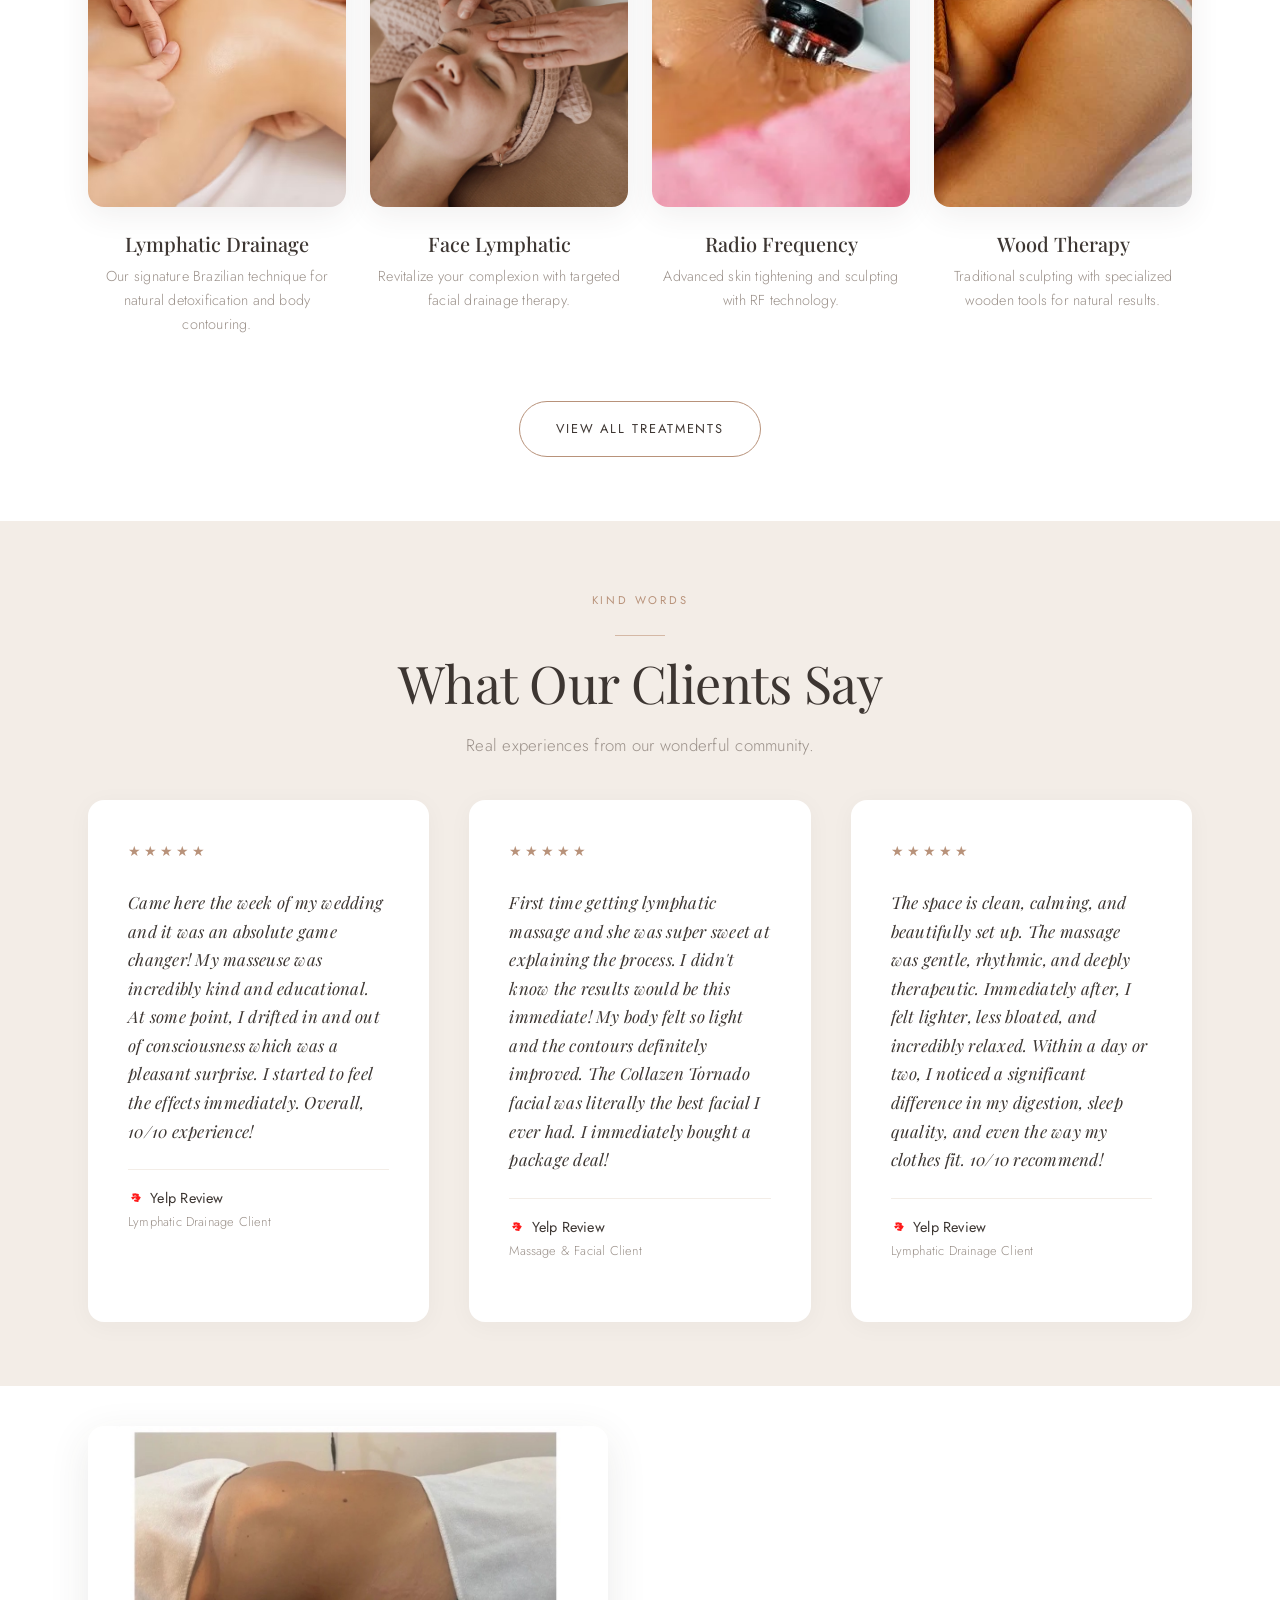
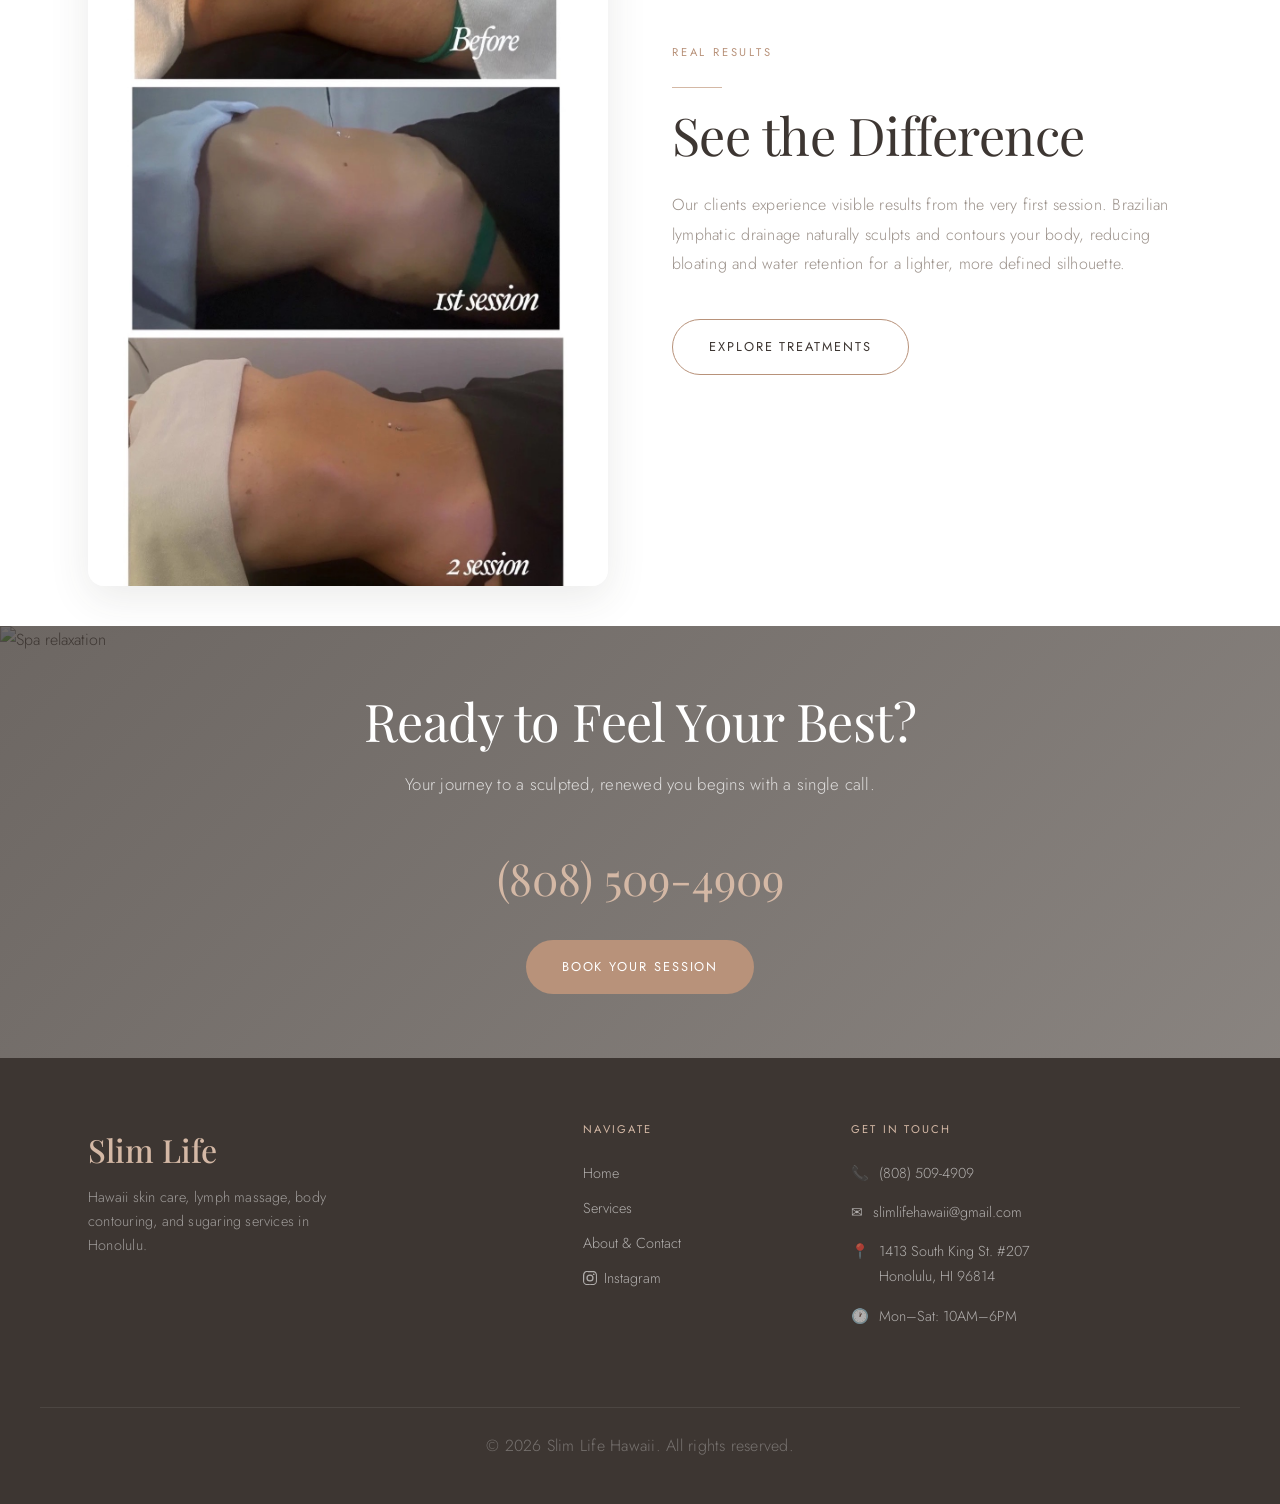
==== commit 7f35b36a: "Add real images, Yelp reviews, tab menu, and UI refinements - Replace stock photos with real service" ====
--- a/index.html
+++ b/index.html
@@ -3,182 +3,212 @@
 <head>
     <meta charset="UTF-8">
     <meta name="viewport" content="width=device-width, initial-scale=1.0">
-    <meta name="description" content="SlimLife - Specialized Brazilian Lymphatic Drainage & Body Contouring. Transform your body naturally.">
-    <title>SlimLife | Brazilian Lymphatic Drainage & Body Contouring</title>
+    <title>Slim Life Hawaii | Skin Care, Lymph Massage & Sugaring</title>
+    <meta name="description" content="Slim Life Hawaii — specialized skin care, Brazilian lymphatic drainage massage, body contouring, and sugaring services in Honolulu.">
     <link rel="stylesheet" href="css/styles.css">
 </head>
 <body>
+
     <!-- Navigation -->
     <nav class="nav">
         <div class="nav-container">
-            <a href="index.html" class="nav-logo">SlimLife</a>
-            <button class="nav-toggle" aria-label="Toggle navigation">
+            <a href="index.html" class="nav-logo">
+                <img src="images/logo.jpg" alt="Slim Life Hawaii" class="nav-logo-img">
+                <span class="nav-logo-text">Slim Life</span>
+            </a>
+            <button class="nav-toggle" aria-label="Toggle menu">
                 <span></span>
                 <span></span>
                 <span></span>
             </button>
-            <ul class="nav-links">
-                <li><a href="index.html" class="nav-link active">Home</a></li>
-                <li><a href="services.html" class="nav-link">Services</a></li>
-                <li><a href="about.html" class="nav-link">About</a></li>
-                <li class="nav-cta"><a href="tel:+15551234567" class="btn btn-primary">Book Now</a></li>
-            </ul>
+            <div class="nav-links">
+                <a href="index.html" class="nav-link active">Home</a>
+                <a href="services.html" class="nav-link">Services</a>
+                <a href="about.html" class="nav-link">About &amp; Contact</a>
+                <div class="nav-cta">
+                    <a href="tel:8085094909" class="btn btn-primary">Call Now</a>
+                </div>
+            </div>
         </div>
     </nav>
 
-    <!-- Main Content -->
-    <main>
-        <!-- Hero Section -->
-        <section class="hero">
-            <div class="hero-container">
-                <div class="hero-content">
-                    <span class="hero-eyebrow">Brazilian Lymphatic Specialists</span>
-                    <h1 class="hero-title">Sculpt.<br><em>Restore.</em><br>Renew.</h1>
-                    <p class="hero-subtitle">Experience the transformative power of authentic Brazilian lymphatic drainage and body contouring. Your journey to feeling confident starts here.</p>
-                    <div class="hero-cta">
-                        <a href="tel:+15551234567" class="btn btn-primary">Book Consultation</a>
-                        <a href="services.html" class="btn btn-outline">Explore Services</a>
-                    </div>
-                </div>
-                <div class="hero-visual">
-                    <div class="hero-image-wrapper">
-                        <div class="hero-image-placeholder">
-                            <span>&#10024;</span>
-                            Your Image Here
-                        </div>
-                    </div>
-                    <div class="hero-floating-card">
-                        <div class="hero-floating-card-number">500+</div>
-                        <div class="hero-floating-card-text">Happy Clients</div>
-                    </div>
-                </div>
-            </div>
-        </section>
-
-        <!-- Services Overview Section -->
-        <section class="services-overview">
-            <div class="container">
-                <div class="section-header">
-                    <span class="section-eyebrow">What We Offer</span>
-                    <h2 class="section-title">Signature Treatments</h2>
-                    <p class="section-subtitle">Expertly crafted services designed to sculpt, detoxify, and rejuvenate your body naturally.</p>
-                </div>
-                <div class="services-grid">
-                    <div class="service-card">
-                        <div class="service-card-icon">&#10024;</div>
-                        <h3 class="service-card-title">Brazilian Lymphatic Drainage</h3>
-                        <p class="service-card-description">Our signature treatment for detoxification, reduced bloating, and natural body contouring.</p>
-                    </div>
-                    <div class="service-card">
-                        <div class="service-card-icon">&#9889;</div>
-                        <h3 class="service-card-title">Radio Frequency</h3>
-                        <p class="service-card-description">Advanced skin tightening and cellulite reduction using cutting-edge technology.</p>
-                    </div>
-                    <div class="service-card">
-                        <div class="service-card-icon">&#127795;</div>
-                        <h3 class="service-card-title">Wood Therapy</h3>
-                        <p class="service-card-description">Traditional body sculpting technique using specialized wooden tools.</p>
-                    </div>
-                    <div class="service-card">
-                        <div class="service-card-icon">&#128142;</div>
-                        <h3 class="service-card-title">Facial Lymphatic</h3>
-                        <p class="service-card-description">Specialized facial treatment for a refreshed, contoured appearance.</p>
-                    </div>
-                </div>
-                <div class="services-overview-cta">
-                    <a href="services.html" class="btn btn-outline">View All Services</a>
-                </div>
-            </div>
-        </section>
-
-        <!-- Testimonials Section -->
-        <section class="testimonials">
-            <div class="container">
-                <div class="section-header">
-                    <span class="section-eyebrow">Client Stories</span>
-                    <h2 class="section-title">Real Results, Real People</h2>
-                </div>
-                <div class="testimonials-grid">
-                    <div class="testimonial-card">
-                        <div class="testimonial-quote">"</div>
-                        <p class="testimonial-text">After just a few sessions, I noticed a significant difference in my body. The lymphatic drainage massage helped reduce my bloating and I feel so much lighter!</p>
-                        <div class="testimonial-author">
-                            <div class="testimonial-avatar">M</div>
-                            <div class="testimonial-info">
-                                <div class="testimonial-name">Maria S.</div>
-                                <div class="testimonial-stars">&#9733;&#9733;&#9733;&#9733;&#9733;</div>
-                            </div>
-                        </div>
-                    </div>
-                    <div class="testimonial-card">
-                        <div class="testimonial-quote">"</div>
-                        <p class="testimonial-text">The staff is incredibly professional and knowledgeable. I've tried many places, but SlimLife truly understands Brazilian lymphatic techniques. Highly recommend!</p>
-                        <div class="testimonial-author">
-                            <div class="testimonial-avatar">J</div>
-                            <div class="testimonial-info">
-                                <div class="testimonial-name">Jennifer L.</div>
-                                <div class="testimonial-stars">&#9733;&#9733;&#9733;&#9733;&#9733;</div>
-                            </div>
-                        </div>
-                    </div>
-                    <div class="testimonial-card">
-                        <div class="testimonial-quote">"</div>
-                        <p class="testimonial-text">The wood therapy combined with radio frequency gave me amazing results. My skin is tighter and the cellulite is visibly reduced. Can't thank SlimLife enough!</p>
-                        <div class="testimonial-author">
-                            <div class="testimonial-avatar">A</div>
-                            <div class="testimonial-info">
-                                <div class="testimonial-name">Amanda R.</div>
-                                <div class="testimonial-stars">&#9733;&#9733;&#9733;&#9733;&#9733;</div>
-                            </div>
-                        </div>
-                    </div>
-                </div>
-            </div>
-        </section>
-
-        <!-- CTA Banner Section -->
-        <section class="cta-banner">
-            <div class="cta-banner-container">
-                <h2 class="cta-banner-title">Ready to Transform?</h2>
-                <p class="cta-banner-subtitle">Book your consultation today and start your journey to feeling confident in your own skin.</p>
-                <div class="cta-banner-phone">
-                    <a href="tel:+15551234567">(555) 123-4567</a>
-                </div>
-                <a href="tel:+15551234567" class="btn btn-terracotta">Book Your Session</a>
-            </div>
-        </section>
-    </main>
+    <!-- Hero Section -->
+    <section class="hero">
+        <div class="hero-bg">
+            <img src="https://images.unsplash.com/photo-1600334089648-b0d9d3028eb2?w=1920&q=80" alt="Relaxing spa environment">
+        </div>
+        <div class="hero-content">
+            <span class="hero-eyebrow">Honolulu Wellness Studio</span>
+            <h1 class="hero-title">Sculpt. <em>Restore.</em> Renew.</h1>
+            <p class="hero-subtitle">Experience the transformative power of Brazilian lymphatic drainage, skin care, and body contouring in the heart of Honolulu.</p>
+            <div class="hero-cta">
+                <a href="tel:8085094909" class="btn btn-primary">Book Your Session</a>
+                <a href="services.html" class="btn btn-outline">Explore Treatments</a>
+            </div>
+        </div>
+    </section>
+
+    <!-- Intro Block -->
+    <section class="intro-block">
+        <div class="container-narrow">
+            <p>At Slim Life, we combine time-honored Brazilian wellness techniques with the natural healing energy of the islands to help you look and feel your absolute best.</p>
+        </div>
+    </section>
+
+    <!-- Services Overview -->
+    <section class="services-overview">
+        <div class="container">
+            <div class="section-header">
+                <span class="section-eyebrow">Our Treatments</span>
+                <div class="section-line"></div>
+                <h2 class="section-title">Signature Services</h2>
+                <p class="section-subtitle">Each treatment is thoughtfully designed to sculpt, detoxify, and restore your body's natural beauty.</p>
+            </div>
+            <div class="services-grid">
+                <a href="services.html" class="service-card">
+                    <div class="service-card-image">
+                        <img src="images/lymphaticdrain.jpg" alt="Lymphatic drainage massage">
+                    </div>
+                    <h4 class="service-card-title">Lymphatic Drainage</h4>
+                    <p class="service-card-description">Our signature Brazilian technique for natural detoxification and body contouring.</p>
+                </a>
+                <a href="services.html" class="service-card">
+                    <div class="service-card-image">
+                        <img src="images/brazilianfacelympathic.jpg" alt="Brazilian face lymphatic treatment">
+                    </div>
+                    <h4 class="service-card-title">Face Lymphatic</h4>
+                    <p class="service-card-description">Revitalize your complexion with targeted facial drainage therapy.</p>
+                </a>
+                <a href="services.html" class="service-card">
+                    <div class="service-card-image">
+                        <img src="images/radio-freq.jpg" alt="Radio frequency treatment">
+                    </div>
+                    <h4 class="service-card-title">Radio Frequency</h4>
+                    <p class="service-card-description">Advanced skin tightening and sculpting with RF technology.</p>
+                </a>
+                <a href="services.html" class="service-card">
+                    <div class="service-card-image">
+                        <img src="images/wood-therapy.jpg" alt="Wood therapy">
+                    </div>
+                    <h4 class="service-card-title">Wood Therapy</h4>
+                    <p class="service-card-description">Traditional sculpting with specialized wooden tools for natural results.</p>
+                </a>
+            </div>
+            <div class="services-overview-cta">
+                <a href="services.html" class="btn btn-outline-dark">View All Treatments</a>
+            </div>
+        </div>
+    </section>
+
+    <!-- Testimonials -->
+    <section class="testimonials">
+        <div class="container">
+            <div class="section-header">
+                <span class="section-eyebrow">Kind Words</span>
+                <div class="section-line"></div>
+                <h2 class="section-title">What Our Clients Say</h2>
+                <p class="section-subtitle">Real experiences from our wonderful community.</p>
+            </div>
+            <div class="testimonials-grid">
+                <div class="testimonial-card">
+                    <p class="testimonial-stars">&#9733;&#9733;&#9733;&#9733;&#9733;</p>
+                    <p class="testimonial-text">Came here the week of my wedding and it was an absolute game changer! My masseuse was incredibly kind and educational. At some point, I drifted in and out of consciousness which was a pleasant surprise. I started to feel the effects immediately. Overall, 10/10 experience!</p>
+                    <div class="testimonial-author">
+                        <p class="testimonial-name"><svg class="yelp-icon" viewBox="0 0 24 24" width="16" height="16" fill="#FF1A1A"><path d="M12.14 11.28c-.17.38-.04.65.15.83l4.01 3.57c.22.2.53.24.78.1.26-.15 1.85-2.64 1.93-2.96.08-.33-.1-.6-.35-.76l-4.36-2.47c-.38-.22-.74-.15-.92.07-.12.15-.2.35-.24.62zm-1.27 2.06c-.06.42.07.7.32.85l4.58 2.86c.26.17.58.14.8-.05.22-.2 1.3-3.04 1.3-3.38 0-.35-.2-.58-.47-.68l-4.83-1.67c-.42-.15-.75-.02-.9.22-.1.17-.14.38-.1.66zm-1.6-5.3c-.04.43.1.72.36.86l5.3 2.9c.3.17.6.1.77-.12.18-.23.64-3.17.6-3.52-.05-.35-.27-.54-.55-.6l-5.14-1.08c-.43-.09-.74.06-.87.3-.08.16-.1.37-.06.66zM7.12 6.8c-.27.08-.48.3-.52.58-.05.32.58 3.3.76 3.5.2.21.5.24.76.08l4.56-2.84c.4-.24.4-.63.2-.9-.14-.18-.32-.32-.58-.4L7.12 6.8zm2.46 11.08c-.05.35.14.6.42.7l4.98 1.07c.34.08.62-.07.75-.36.14-.3-.1-3.2-.24-3.52-.14-.33-.4-.47-.7-.42l-5.04.82c-.42.07-.7.28-.77.53-.04.18-.02.38.02.66zM5.3 12.1c-.3.16-.4.44-.3.76.1.33 1.68 2.8 1.94 2.95.27.14.56.1.77-.1l3.98-3.6c.32-.3.24-.67.02-.9-.15-.16-.34-.27-.6-.3L5.3 12.1z"/></svg> Yelp Review</p>
+                        <p class="testimonial-role">Lymphatic Drainage Client</p>
+                    </div>
+                </div>
+                <div class="testimonial-card">
+                    <p class="testimonial-stars">&#9733;&#9733;&#9733;&#9733;&#9733;</p>
+                    <p class="testimonial-text">First time getting lymphatic massage and she was super sweet at explaining the process. I didn't know the results would be this immediate! My body felt so light and the contours definitely improved. The Collazen Tornado facial was literally the best facial I ever had. I immediately bought a package deal!</p>
+                    <div class="testimonial-author">
+                        <p class="testimonial-name"><svg class="yelp-icon" viewBox="0 0 24 24" width="16" height="16" fill="#FF1A1A"><path d="M12.14 11.28c-.17.38-.04.65.15.83l4.01 3.57c.22.2.53.24.78.1.26-.15 1.85-2.64 1.93-2.96.08-.33-.1-.6-.35-.76l-4.36-2.47c-.38-.22-.74-.15-.92.07-.12.15-.2.35-.24.62zm-1.27 2.06c-.06.42.07.7.32.85l4.58 2.86c.26.17.58.14.8-.05.22-.2 1.3-3.04 1.3-3.38 0-.35-.2-.58-.47-.68l-4.83-1.67c-.42-.15-.75-.02-.9.22-.1.17-.14.38-.1.66zm-1.6-5.3c-.04.43.1.72.36.86l5.3 2.9c.3.17.6.1.77-.12.18-.23.64-3.17.6-3.52-.05-.35-.27-.54-.55-.6l-5.14-1.08c-.43-.09-.74.06-.87.3-.08.16-.1.37-.06.66zM7.12 6.8c-.27.08-.48.3-.52.58-.05.32.58 3.3.76 3.5.2.21.5.24.76.08l4.56-2.84c.4-.24.4-.63.2-.9-.14-.18-.32-.32-.58-.4L7.12 6.8zm2.46 11.08c-.05.35.14.6.42.7l4.98 1.07c.34.08.62-.07.75-.36.14-.3-.1-3.2-.24-3.52-.14-.33-.4-.47-.7-.42l-5.04.82c-.42.07-.7.28-.77.53-.04.18-.02.38.02.66zM5.3 12.1c-.3.16-.4.44-.3.76.1.33 1.68 2.8 1.94 2.95.27.14.56.1.77-.1l3.98-3.6c.32-.3.24-.67.02-.9-.15-.16-.34-.27-.6-.3L5.3 12.1z"/></svg> Yelp Review</p>
+                        <p class="testimonial-role">Massage &amp; Facial Client</p>
+                    </div>
+                </div>
+                <div class="testimonial-card">
+                    <p class="testimonial-stars">&#9733;&#9733;&#9733;&#9733;&#9733;</p>
+                    <p class="testimonial-text">The space is clean, calming, and beautifully set up. The massage was gentle, rhythmic, and deeply therapeutic. Immediately after, I felt lighter, less bloated, and incredibly relaxed. Within a day or two, I noticed a significant difference in my digestion, sleep quality, and even the way my clothes fit. 10/10 recommend!</p>
+                    <div class="testimonial-author">
+                        <p class="testimonial-name"><svg class="yelp-icon" viewBox="0 0 24 24" width="16" height="16" fill="#FF1A1A"><path d="M12.14 11.28c-.17.38-.04.65.15.83l4.01 3.57c.22.2.53.24.78.1.26-.15 1.85-2.64 1.93-2.96.08-.33-.1-.6-.35-.76l-4.36-2.47c-.38-.22-.74-.15-.92.07-.12.15-.2.35-.24.62zm-1.27 2.06c-.06.42.07.7.32.85l4.58 2.86c.26.17.58.14.8-.05.22-.2 1.3-3.04 1.3-3.38 0-.35-.2-.58-.47-.68l-4.83-1.67c-.42-.15-.75-.02-.9.22-.1.17-.14.38-.1.66zm-1.6-5.3c-.04.43.1.72.36.86l5.3 2.9c.3.17.6.1.77-.12.18-.23.64-3.17.6-3.52-.05-.35-.27-.54-.55-.6l-5.14-1.08c-.43-.09-.74.06-.87.3-.08.16-.1.37-.06.66zM7.12 6.8c-.27.08-.48.3-.52.58-.05.32.58 3.3.76 3.5.2.21.5.24.76.08l4.56-2.84c.4-.24.4-.63.2-.9-.14-.18-.32-.32-.58-.4L7.12 6.8zm2.46 11.08c-.05.35.14.6.42.7l4.98 1.07c.34.08.62-.07.75-.36.14-.3-.1-3.2-.24-3.52-.14-.33-.4-.47-.7-.42l-5.04.82c-.42.07-.7.28-.77.53-.04.18-.02.38.02.66zM5.3 12.1c-.3.16-.4.44-.3.76.1.33 1.68 2.8 1.94 2.95.27.14.56.1.77-.1l3.98-3.6c.32-.3.24-.67.02-.9-.15-.16-.34-.27-.6-.3L5.3 12.1z"/></svg> Yelp Review</p>
+                        <p class="testimonial-role">Lymphatic Drainage Client</p>
+                    </div>
+                </div>
+            </div>
+        </div>
+    </section>
+
+    <!-- Real Results -->
+    <section class="results-section">
+        <div class="container">
+            <div class="results-grid">
+                <div class="results-image">
+                    <img src="images/about-1.jpg" alt="Before and after lymphatic drainage results — Before, 1st session, 2nd session">
+                </div>
+                <div class="results-content">
+                    <span class="section-eyebrow">Real Results</span>
+                    <div class="section-line" style="margin: var(--space-sm) 0;"></div>
+                    <h2>See the Difference</h2>
+                    <p>Our clients experience visible results from the very first session. Brazilian lymphatic drainage naturally sculpts and contours your body, reducing bloating and water retention for a lighter, more defined silhouette.</p>
+                    <a href="services.html" class="btn btn-outline-dark">Explore Treatments</a>
+                </div>
+            </div>
+        </div>
+    </section>
+
+    <!-- CTA Banner -->
+    <section class="cta-banner">
+        <div class="cta-banner-bg">
+            <img src="https://images.unsplash.com/photo-1540555700478-4be289fbec6d?w=1920&q=80" alt="Spa relaxation">
+        </div>
+        <div class="cta-banner-container">
+            <h2 class="cta-banner-title">Ready to Feel Your Best?</h2>
+            <p class="cta-banner-subtitle">Your journey to a sculpted, renewed you begins with a single call.</p>
+            <div class="cta-banner-phone">
+                <a href="tel:8085094909">(808) 509-4909</a>
+            </div>
+            <a href="tel:8085094909" class="btn btn-primary">Book Your Session</a>
+        </div>
+    </section>
 
     <!-- Footer -->
     <footer class="footer">
         <div class="footer-container">
-            <div class="footer-section">
-                <div class="footer-brand">SlimLife</div>
-                <p class="footer-tagline">Specialized Brazilian Lymphatic Drainage & Body Contouring. Transform naturally, feel extraordinary.</p>
-            </div>
-            <div class="footer-section">
+            <div class="footer-col">
+                <div class="footer-brand">Slim Life</div>
+                <p class="footer-tagline">Hawaii skin care, lymph massage, body contouring, and sugaring services in Honolulu.</p>
+            </div>
+            <div class="footer-col">
                 <h4 class="footer-title">Navigate</h4>
-                <nav class="footer-links">
+                <div class="footer-links">
                     <a href="index.html" class="footer-link">Home</a>
                     <a href="services.html" class="footer-link">Services</a>
-                    <a href="about.html" class="footer-link">About & Contact</a>
-                </nav>
-            </div>
-            <div class="footer-section">
+                    <a href="about.html" class="footer-link">About &amp; Contact</a>
+                    <a href="https://www.instagram.com/slim_life_hawaii/" class="footer-link" target="_blank" rel="noopener"><svg class="ig-icon" viewBox="0 0 24 24" width="14" height="14" fill="currentColor"><path d="M12 2.163c3.204 0 3.584.012 4.85.07 1.17.054 1.97.24 2.43.403a4.088 4.088 0 011.47.96c.458.457.779.91.96 1.47.163.46.349 1.26.403 2.43.058 1.266.07 1.646.07 4.85s-.012 3.584-.07 4.85c-.054 1.17-.24 1.97-.403 2.43a4.088 4.088 0 01-.96 1.47 4.088 4.088 0 01-1.47.96c-.46.163-1.26.349-2.43.403-1.266.058-1.646.07-4.85.07s-3.584-.012-4.85-.07c-1.17-.054-1.97-.24-2.43-.403a4.088 4.088 0 01-1.47-.96 4.088 4.088 0 01-.96-1.47c-.163-.46-.349-1.26-.403-2.43C2.175 15.584 2.163 15.204 2.163 12s.012-3.584.07-4.85c.054-1.17.24-1.97.403-2.43a4.088 4.088 0 01.96-1.47 4.088 4.088 0 011.47-.96c.46-.163 1.26-.349 2.43-.403C8.416 2.175 8.796 2.163 12 2.163zM12 0C8.741 0 8.333.014 7.053.072 5.775.13 4.902.333 4.14.63a5.876 5.876 0 00-2.126 1.384A5.876 5.876 0 00.63 4.14C.333 4.902.13 5.775.072 7.053.014 8.333 0 8.741 0 12s.014 3.667.072 4.947c.058 1.278.261 2.15.558 2.913a5.876 5.876 0 001.384 2.126A5.876 5.876 0 004.14 23.37c.763.297 1.635.5 2.913.558C8.333 23.986 8.741 24 12 24s3.667-.014 4.947-.072c1.278-.058 2.15-.261 2.913-.558a5.876 5.876 0 002.126-1.384 5.876 5.876 0 001.384-2.126c.297-.763.5-1.635.558-2.913C23.986 15.667 24 15.259 24 12s-.014-3.667-.072-4.947c-.058-1.278-.261-2.15-.558-2.913a5.876 5.876 0 00-1.384-2.126A5.876 5.876 0 0019.86.63C19.097.333 18.225.13 16.947.072 15.667.014 15.259 0 12 0zm0 5.838a6.162 6.162 0 100 12.324 6.162 6.162 0 000-12.324zM12 16a4 4 0 110-8 4 4 0 010 8zm6.406-11.845a1.44 1.44 0 100 2.881 1.44 1.44 0 000-2.881z"/></svg> Instagram</a>
+                </div>
+            </div>
+            <div class="footer-col">
                 <h4 class="footer-title">Get in Touch</h4>
                 <div class="footer-contact-item">
-                    <span><strong>Call:</strong> (555) 123-4567</span>
-                </div>
-                <div class="footer-contact-item">
-                    <span><strong>Visit:</strong> 123 Wellness Ave, Suite 100</span>
-                </div>
-                <div class="footer-contact-item">
-                    <span><strong>Hours:</strong> Mon-Sat: 9AM-7PM</span>
+                    <span>&#128222;</span>
+                    <span><a href="tel:8085094909" style="color: inherit;">(808) 509-4909</a></span>
+                </div>
+                <div class="footer-contact-item">
+                    <span>&#9993;</span>
+                    <span><a href="mailto:slimlifehawaii@gmail.com" style="color: inherit;">slimlifehawaii@gmail.com</a></span>
+                </div>
+                <div class="footer-contact-item">
+                    <span>&#128205;</span>
+                    <span>1413 South King St. #207<br>Honolulu, HI 96814</span>
+                </div>
+                <div class="footer-contact-item">
+                    <span>&#128336;</span>
+                    <span>Mon–Sat: 10AM–6PM</span>
                 </div>
             </div>
         </div>
         <div class="footer-bottom">
-            <p>&copy; 2026 SlimLife. Crafted with care.</p>
+            <p>&copy; 2026 Slim Life Hawaii. All rights reserved.</p>
         </div>
     </footer>
 
--- a/css/styles.css
+++ b/css/styles.css
@@ -1,43 +1,45 @@
 /* ================================
-   SlimLife - Luxury Editorial Design
-   ================================ */
-
-@import url('https://fonts.googleapis.com/css2?family=DM+Serif+Display:ital@0;1&family=Outfit:wght@300;400;500;600&display=swap');
+   SlimLife Hawaii - Spa-Forward Design
+   ================================ */
+
+@import url('https://fonts.googleapis.com/css2?family=Playfair+Display:ital,wght@0,400;0,500;0,600;1,400;1,500&family=Jost:ital,wght@0,300;0,400;0,500;1,300;1,400&display=swap');
 
 :root {
-    /* Colors - Warm Luxury Palette */
-    --color-cream: #F7F3EE;
-    --color-warm-white: #FFFCF7;
-    --color-terracotta: #C4775A;
-    --color-terracotta-deep: #A85D42;
-    --color-forest: #2D4A3E;
-    --color-forest-light: #3D6152;
-    --color-charcoal: #1A1A1A;
-    --color-stone: #8B8178;
-    --color-sand: #E8DED3;
+    /* Warm Spa Palette */
+    --cream: #FBF8F4;
+    --linen: #F3EDE7;
+    --rose-gold: #B8927A;
+    --rose-gold-light: #D4B8A5;
+    --rose-gold-dark: #9A7660;
+    --sage: #7A9E8E;
+    --sage-light: #A8C4B8;
+    --sage-dark: #5C7D6E;
+    --warm-brown: #3D3632;
+    --warm-brown-light: #5C5450;
+    --stone: #9B918A;
+    --white: #FFFFFF;
 
     /* Typography */
-    --font-display: 'DM Serif Display', serif;
-    --font-body: 'Outfit', sans-serif;
-
-    /* Spacing - Tighter */
+    --font-display: 'Playfair Display', serif;
+    --font-heading: 'Playfair Display', serif;
+    --font-body: 'Jost', sans-serif;
+
+    /* Spacing */
     --space-xs: 0.5rem;
-    --space-sm: 0.75rem;
-    --space-md: 1.25rem;
-    --space-lg: 2rem;
-    --space-xl: 3rem;
-    --space-2xl: 4.5rem;
+    --space-sm: 1rem;
+    --space-md: 1.5rem;
+    --space-lg: 2.5rem;
+    --space-xl: 4rem;
+    --space-2xl: 6rem;
+    --space-3xl: 8rem;
 
     /* Layout */
     --container-max: 1200px;
-    --container-narrow: 800px;
+    --container-narrow: 720px;
 
     /* Transitions */
-    --ease-smooth: cubic-bezier(0.25, 0.1, 0.25, 1);
-    --ease-bounce: cubic-bezier(0.34, 1.56, 0.64, 1);
-    --duration-fast: 0.2s;
-    --duration-base: 0.4s;
-    --duration-slow: 0.8s;
+    --ease: cubic-bezier(0.25, 0.1, 0.25, 1);
+    --duration: 0.35s;
 }
 
 /* ================================
@@ -57,25 +59,12 @@
 
 body {
     font-family: var(--font-body);
-    font-weight: 400;
-    line-height: 1.7;
-    color: var(--color-charcoal);
-    background-color: var(--color-cream);
+    font-weight: 300;
+    line-height: 1.75;
+    color: var(--warm-brown);
+    background-color: var(--cream);
     overflow-x: hidden;
-}
-
-/* Grain Texture Overlay */
-body::before {
-    content: '';
-    position: fixed;
-    top: 0;
-    left: 0;
-    width: 100%;
-    height: 100%;
-    pointer-events: none;
-    opacity: 0.03;
-    z-index: 10000;
-    background-image: url("data:image/svg+xml,%3Csvg viewBox='0 0 256 256' xmlns='http://www.w3.org/2000/svg'%3E%3Cfilter id='noise'%3E%3CfeTurbulence type='fractalNoise' baseFrequency='0.9' numOctaves='4' stitchTiles='stitch'/%3E%3C/filter%3E%3Crect width='100%25' height='100%25' filter='url(%23noise)'/%3E%3C/svg%3E");
+    -webkit-font-smoothing: antialiased;
 }
 
 img {
@@ -97,41 +86,44 @@
    Typography
    ================================ */
 
-h1, h2, h3, h4, h5, h6 {
+h1, h2, h3 {
     font-family: var(--font-display);
     font-weight: 400;
-    line-height: 1.1;
-    letter-spacing: -0.02em;
-}
-
-h1 { font-size: clamp(3rem, 8vw, 6rem); }
-h2 { font-size: clamp(2rem, 5vw, 3.5rem); }
+    line-height: 1.2;
+    letter-spacing: -0.01em;
+}
+
+h4 {
+    font-family: var(--font-heading);
+    font-weight: 500;
+    line-height: 1.3;
+}
+
+h1 { font-size: clamp(2.75rem, 6vw, 4.5rem); }
+h2 { font-size: clamp(2rem, 4.5vw, 3.25rem); }
 h3 { font-size: clamp(1.5rem, 3vw, 2rem); }
 h4 { font-size: 1.25rem; }
 
 p {
-    margin-bottom: 1.5rem;
-    letter-spacing: 0.01em;
-}
-
-.text-sm { font-size: 0.875rem; }
-.text-lg { font-size: 1.125rem; }
-.text-stone { color: var(--color-stone); }
-
-/* ================================
-   Layout Utilities
+    margin-bottom: 1.25rem;
+    font-size: 1rem;
+    letter-spacing: 0.015em;
+}
+
+/* ================================
+   Layout
    ================================ */
 
 .container {
     max-width: var(--container-max);
     margin: 0 auto;
-    padding: 0 clamp(1rem, 3vw, 2rem);
+    padding: 0 clamp(1.5rem, 5vw, 3rem);
 }
 
 .container-narrow {
     max-width: var(--container-narrow);
     margin: 0 auto;
-    padding: 0 clamp(1rem, 3vw, 2rem);
+    padding: 0 clamp(1.5rem, 5vw, 3rem);
 }
 
 /* ================================
@@ -141,66 +133,73 @@
 .btn {
     display: inline-flex;
     align-items: center;
-    gap: 0.75rem;
-    padding: 1rem 2rem;
+    justify-content: center;
+    gap: 0.5rem;
+    padding: 1rem 2.25rem;
     font-family: var(--font-body);
-    font-size: 0.875rem;
-    font-weight: 500;
-    letter-spacing: 0.08em;
+    font-size: 0.8rem;
+    font-weight: 400;
+    letter-spacing: 0.15em;
     text-transform: uppercase;
     border: none;
+    border-radius: 50px;
     cursor: pointer;
-    transition: all var(--duration-base) var(--ease-smooth);
-    position: relative;
-    overflow: hidden;
-}
-
-.btn::before {
-    content: '';
-    position: absolute;
-    top: 0;
-    left: -100%;
-    width: 100%;
-    height: 100%;
-    background: linear-gradient(90deg, transparent, rgba(255,255,255,0.2), transparent);
-    transition: left var(--duration-slow) var(--ease-smooth);
-}
-
-.btn:hover::before {
-    left: 100%;
+    transition: all var(--duration) var(--ease);
 }
 
 .btn-primary {
-    background-color: var(--color-forest);
-    color: var(--color-warm-white);
+    background-color: var(--rose-gold);
+    color: var(--white);
 }
 
 .btn-primary:hover {
-    background-color: var(--color-forest-light);
+    background-color: var(--rose-gold-dark);
     transform: translateY(-2px);
-    box-shadow: 0 10px 40px rgba(45, 74, 62, 0.3);
+    box-shadow: 0 12px 32px rgba(184, 146, 122, 0.35);
 }
 
 .btn-outline {
-    background-color: transparent;
-    color: var(--color-forest);
-    border: 1.5px solid var(--color-forest);
+    background: transparent;
+    color: var(--white);
+    border: 1.5px solid rgba(255, 255, 255, 0.6);
 }
 
 .btn-outline:hover {
-    background-color: var(--color-forest);
-    color: var(--color-warm-white);
-}
-
-.btn-terracotta {
-    background-color: var(--color-terracotta);
-    color: var(--color-warm-white);
-}
-
-.btn-terracotta:hover {
-    background-color: var(--color-terracotta-deep);
+    background: rgba(255, 255, 255, 0.15);
+    border-color: var(--white);
+}
+
+.btn-outline-dark {
+    background: transparent;
+    color: var(--warm-brown);
+    border: 1.5px solid var(--rose-gold);
+}
+
+.btn-outline-dark:hover {
+    background-color: var(--rose-gold);
+    color: var(--white);
+}
+
+.btn-sage {
+    background-color: var(--sage);
+    color: var(--white);
+}
+
+.btn-sage:hover {
+    background-color: var(--sage-dark);
     transform: translateY(-2px);
-    box-shadow: 0 10px 40px rgba(196, 119, 90, 0.3);
+    box-shadow: 0 12px 32px rgba(122, 158, 142, 0.35);
+}
+
+.btn-white {
+    background-color: var(--white);
+    color: var(--warm-brown);
+}
+
+.btn-white:hover {
+    background-color: var(--linen);
+    transform: translateY(-2px);
+    box-shadow: 0 12px 32px rgba(0, 0, 0, 0.1);
 }
 
 /* ================================
@@ -213,15 +212,15 @@
     left: 0;
     right: 0;
     z-index: 1000;
-    padding: 1.5rem 0;
-    transition: all var(--duration-base) var(--ease-smooth);
+    padding: 1.25rem 0;
+    transition: all var(--duration) var(--ease);
 }
 
 .nav.scrolled {
-    background-color: rgba(247, 243, 238, 0.95);
-    backdrop-filter: blur(20px);
-    padding: 1rem 0;
-    box-shadow: 0 4px 30px rgba(0, 0, 0, 0.05);
+    background-color: rgba(251, 248, 244, 0.97);
+    backdrop-filter: blur(16px);
+    padding: 0.75rem 0;
+    box-shadow: 0 1px 24px rgba(61, 54, 50, 0.06);
 }
 
 .nav-container {
@@ -230,52 +229,81 @@
     align-items: center;
     max-width: var(--container-max);
     margin: 0 auto;
-    padding: 0 clamp(1rem, 3vw, 2rem);
+    padding: 0 clamp(1.5rem, 5vw, 3rem);
 }
 
 .nav-logo {
+    display: flex;
+    align-items: center;
+    transition: opacity var(--duration);
+}
+
+.nav-logo:hover {
+    opacity: 0.8;
+}
+
+.nav-logo-img {
+    height: 48px;
+    width: auto;
+}
+
+.nav.scrolled .nav-logo-img {
+    height: 40px;
+}
+
+.nav-logo-text {
     font-family: var(--font-display);
-    font-size: 1.75rem;
-    color: var(--color-forest);
-    letter-spacing: -0.02em;
-    transition: opacity var(--duration-fast);
-}
-
-.nav-logo:hover {
-    opacity: 0.7;
+    font-size: 1.4rem;
+    font-weight: 500;
+    color: var(--white);
+    letter-spacing: 0.02em;
+}
+
+.nav.scrolled .nav-logo-text {
+    color: var(--warm-brown);
+}
+
+/* Inline SVG icons */
+.yelp-icon {
+    vertical-align: -2px;
+    margin-right: 2px;
+}
+
+.ig-icon {
+    vertical-align: -2px;
+    margin-right: 3px;
 }
 
 .nav-links {
     display: flex;
     align-items: center;
-    gap: 3rem;
+    gap: 2.5rem;
 }
 
 .nav-link {
-    font-size: 0.8rem;
-    font-weight: 500;
-    letter-spacing: 0.1em;
+    font-size: 0.75rem;
+    font-weight: 400;
+    letter-spacing: 0.12em;
     text-transform: uppercase;
-    color: var(--color-charcoal);
+    color: rgba(255, 255, 255, 0.85);
+    padding: 0.25rem 0;
+    transition: color var(--duration);
     position: relative;
-    padding: 0.25rem 0;
-    transition: color var(--duration-fast);
+}
+
+.nav.scrolled .nav-link {
+    color: var(--warm-brown);
 }
 
 .nav-link::after {
     content: '';
     position: absolute;
-    bottom: 0;
+    bottom: -2px;
     left: 0;
     width: 0;
     height: 1px;
-    background-color: var(--color-terracotta);
-    transition: width var(--duration-base) var(--ease-smooth);
-}
-
-.nav-link:hover,
-.nav-link.active {
-    color: var(--color-terracotta);
+    background-color: var(--rose-gold);
+    transition: width var(--duration) var(--ease);
 }
 
 .nav-link:hover::after,
@@ -283,14 +311,25 @@
     width: 100%;
 }
 
+.nav-link:hover,
+.nav-link.active {
+    color: var(--white);
+}
+
+.nav.scrolled .nav-link:hover,
+.nav.scrolled .nav-link.active {
+    color: var(--rose-gold);
+}
+
 .nav-cta .btn {
-    padding: 0.75rem 1.5rem;
+    padding: 0.625rem 1.5rem;
+    font-size: 0.7rem;
 }
 
 .nav-toggle {
     display: none;
     flex-direction: column;
-    gap: 6px;
+    gap: 5px;
     background: none;
     border: none;
     cursor: pointer;
@@ -299,11 +338,19 @@
 }
 
 .nav-toggle span {
-    width: 28px;
+    width: 24px;
     height: 1.5px;
-    background-color: var(--color-charcoal);
-    transition: all var(--duration-base) var(--ease-smooth);
+    background-color: var(--white);
+    transition: all var(--duration) var(--ease);
     transform-origin: center;
+}
+
+.nav.scrolled .nav-toggle span {
+    background-color: var(--warm-brown);
+}
+
+.nav-toggle.active span {
+    background-color: var(--warm-brown) !important;
 }
 
 .nav-toggle.active span:nth-child(1) {
@@ -312,14 +359,13 @@
 
 .nav-toggle.active span:nth-child(2) {
     opacity: 0;
-    transform: translateX(-10px);
 }
 
 .nav-toggle.active span:nth-child(3) {
     transform: rotate(-45deg) translate(5px, -5px);
 }
 
-@media (max-width: 900px) {
+@media (max-width: 768px) {
     .nav-toggle {
         display: flex;
     }
@@ -329,27 +375,27 @@
         top: 0;
         right: 0;
         width: 100%;
-        max-width: 400px;
         height: 100vh;
         flex-direction: column;
         justify-content: center;
         gap: 2rem;
-        background-color: var(--color-cream);
+        background-color: var(--cream);
         transform: translateX(100%);
-        transition: transform var(--duration-base) var(--ease-smooth);
-        box-shadow: -20px 0 60px rgba(0, 0, 0, 0.1);
+        transition: transform var(--duration) var(--ease);
     }
 
     .nav-links.active {
         transform: translateX(0);
     }
 
-    .nav-link {
-        font-size: 1rem;
-    }
-
-    .nav-cta {
-        margin-top: 1rem;
+    .nav-links .nav-link {
+        color: var(--warm-brown);
+        font-size: 0.9rem;
+    }
+
+    .nav-links .nav-link:hover,
+    .nav-links .nav-link.active {
+        color: var(--rose-gold);
     }
 }
 
@@ -358,67 +404,90 @@
    ================================ */
 
 .hero {
-    min-height: 90vh;
+    position: relative;
+    min-height: 100vh;
     display: flex;
     align-items: center;
-    position: relative;
+    justify-content: center;
+    text-align: center;
     overflow: hidden;
-    background: linear-gradient(135deg, var(--color-cream) 0%, var(--color-sand) 50%, var(--color-cream) 100%);
-}
-
-/* Organic Shape Decorations */
-.hero::before {
+}
+
+.hero-bg {
+    position: absolute;
+    inset: 0;
+    z-index: 0;
+}
+
+.hero-bg img {
+    width: 100%;
+    height: 100%;
+    object-fit: cover;
+}
+
+.hero-bg::after {
     content: '';
     position: absolute;
-    top: -20%;
-    right: -10%;
-    width: 60%;
-    height: 140%;
-    background: linear-gradient(180deg, var(--color-terracotta) 0%, rgba(196, 119, 90, 0.6) 100%);
-    border-radius: 0 0 0 60%;
-    opacity: 0.08;
-    animation: float 20s ease-in-out infinite;
-}
-
-.hero::after {
-    content: '';
-    position: absolute;
-    bottom: -30%;
-    left: -15%;
-    width: 50%;
-    height: 80%;
-    background: var(--color-forest);
-    border-radius: 50%;
-    opacity: 0.04;
-    animation: float 25s ease-in-out infinite reverse;
-}
-
-@keyframes float {
-    0%, 100% { transform: translate(0, 0) rotate(0deg); }
-    33% { transform: translate(20px, -20px) rotate(2deg); }
-    66% { transform: translate(-10px, 10px) rotate(-1deg); }
-}
-
-.hero-container {
+    inset: 0;
+    background: linear-gradient(
+        180deg,
+        rgba(61, 54, 50, 0.35) 0%,
+        rgba(61, 54, 50, 0.25) 50%,
+        rgba(61, 54, 50, 0.55) 100%
+    );
+}
+
+.hero-content {
     position: relative;
     z-index: 1;
-    max-width: var(--container-max);
-    margin: 0 auto;
-    padding: var(--space-lg) clamp(1rem, 3vw, 2rem);
-    display: grid;
-    grid-template-columns: 1fr 1fr;
-    gap: var(--space-lg);
-    align-items: center;
-}
-
-.hero-content {
-    animation: fadeInUp 1s var(--ease-smooth) both;
+    max-width: 700px;
+    padding: var(--space-2xl) clamp(1.5rem, 5vw, 3rem);
+}
+
+.hero-eyebrow {
+    display: inline-block;
+    font-family: var(--font-body);
+    font-size: 0.7rem;
+    font-weight: 400;
+    letter-spacing: 0.25em;
+    text-transform: uppercase;
+    color: var(--rose-gold-light);
+    margin-bottom: var(--space-md);
+    animation: fadeInUp 0.8s var(--ease) 0.1s both;
+}
+
+.hero-title {
+    color: var(--white);
+    margin-bottom: var(--space-md);
+    animation: fadeInUp 0.8s var(--ease) 0.25s both;
+}
+
+.hero-title em {
+    font-style: italic;
+}
+
+.hero-subtitle {
+    font-size: 1.1rem;
+    font-weight: 300;
+    color: rgba(255, 255, 255, 0.85);
+    max-width: 520px;
+    margin: 0 auto var(--space-lg);
+    line-height: 1.85;
+    animation: fadeInUp 0.8s var(--ease) 0.4s both;
+}
+
+.hero-cta {
+    display: flex;
+    gap: var(--space-sm);
+    justify-content: center;
+    flex-wrap: wrap;
+    animation: fadeInUp 0.8s var(--ease) 0.55s both;
 }
 
 @keyframes fadeInUp {
     from {
         opacity: 0;
-        transform: translateY(40px);
+        transform: translateY(20px);
     }
     to {
         opacity: 1;
@@ -426,176 +495,9 @@
     }
 }
 
-.hero-eyebrow {
-    display: inline-flex;
-    align-items: center;
-    gap: 1rem;
-    font-size: 0.75rem;
-    font-weight: 600;
-    letter-spacing: 0.2em;
-    text-transform: uppercase;
-    color: var(--color-terracotta);
-    margin-bottom: var(--space-md);
-}
-
-.hero-eyebrow::before {
-    content: '';
-    width: 40px;
-    height: 1px;
-    background-color: var(--color-terracotta);
-}
-
-.hero-title {
-    color: var(--color-charcoal);
-    margin-bottom: var(--space-md);
-    line-height: 1;
-}
-
-.hero-title em {
-    font-style: italic;
-    color: var(--color-terracotta);
-}
-
-.hero-subtitle {
-    font-size: 1.125rem;
-    color: var(--color-stone);
-    max-width: 480px;
-    margin-bottom: var(--space-lg);
-    line-height: 1.8;
-}
-
-.hero-cta {
-    display: flex;
-    gap: var(--space-sm);
-    flex-wrap: wrap;
-    animation: fadeInUp 1s var(--ease-smooth) 0.2s both;
-}
-
-.hero-visual {
-    position: relative;
-    animation: fadeInUp 1s var(--ease-smooth) 0.3s both;
-}
-
-.hero-image-wrapper {
-    position: relative;
-    aspect-ratio: 4/5;
-    background: linear-gradient(145deg, var(--color-sand) 0%, var(--color-terracotta) 100%);
-    border-radius: 200px 200px 100px 100px;
-    overflow: hidden;
-    box-shadow: 0 40px 80px rgba(196, 119, 90, 0.2);
-}
-
-.hero-image-wrapper::before {
-    content: '';
-    position: absolute;
-    inset: 0;
-    background: linear-gradient(to bottom, transparent 50%, rgba(196, 119, 90, 0.3) 100%);
-    z-index: 1;
-}
-
-.hero-image-placeholder {
-    position: absolute;
-    inset: 0;
-    display: flex;
-    flex-direction: column;
-    align-items: center;
-    justify-content: center;
-    gap: 1rem;
-    color: var(--color-warm-white);
-    font-size: 0.875rem;
-    text-transform: uppercase;
-    letter-spacing: 0.1em;
-}
-
-.hero-image-placeholder span {
-    font-size: 4rem;
-    opacity: 0.5;
-}
-
-.hero-floating-card {
-    position: absolute;
-    bottom: 10%;
-    left: -15%;
-    background: var(--color-warm-white);
-    padding: 1.5rem 2rem;
-    border-radius: 16px;
-    box-shadow: 0 20px 60px rgba(0, 0, 0, 0.1);
-    animation: floatCard 6s ease-in-out infinite;
-}
-
-@keyframes floatCard {
-    0%, 100% { transform: translateY(0); }
-    50% { transform: translateY(-15px); }
-}
-
-.hero-floating-card-number {
-    font-family: var(--font-display);
-    font-size: 2.5rem;
-    color: var(--color-forest);
-    line-height: 1;
-}
-
-.hero-floating-card-text {
-    font-size: 0.75rem;
-    text-transform: uppercase;
-    letter-spacing: 0.1em;
-    color: var(--color-stone);
-    margin-top: 0.25rem;
-}
-
-@media (max-width: 900px) {
-    .hero-container {
-        grid-template-columns: 1fr;
-        text-align: center;
-        padding-top: calc(var(--space-xl) + 60px);
-    }
-
-    .hero-eyebrow {
-        justify-content: center;
-    }
-
-    .hero-eyebrow::before {
-        display: none;
-    }
-
-    .hero-subtitle {
-        margin-left: auto;
-        margin-right: auto;
-    }
-
-    .hero-cta {
-        justify-content: center;
-    }
-
-    .hero-visual {
-        max-width: 400px;
-        margin: 0 auto;
-    }
-
-    .hero-floating-card {
-        left: 5%;
-    }
-}
-
-/* ================================
-   Services Overview Section
-   ================================ */
-
-.services-overview {
-    padding: var(--space-2xl) 0;
-    background-color: var(--color-warm-white);
-    position: relative;
-}
-
-.services-overview::before {
-    content: '';
-    position: absolute;
-    top: 0;
-    left: 0;
-    right: 0;
-    height: 1px;
-    background: linear-gradient(90deg, transparent, var(--color-sand), transparent);
-}
+/* ================================
+   Section Utilities
+   ================================ */
 
 .section-header {
     text-align: center;
@@ -604,91 +506,222 @@
 
 .section-eyebrow {
     display: inline-block;
-    font-size: 0.75rem;
-    font-weight: 600;
-    letter-spacing: 0.2em;
+    font-family: var(--font-body);
+    font-size: 0.7rem;
+    font-weight: 400;
+    letter-spacing: 0.25em;
     text-transform: uppercase;
-    color: var(--color-terracotta);
-    margin-bottom: var(--space-sm);
+    color: var(--rose-gold);
+    margin-bottom: var(--space-xs);
+}
+
+.section-line {
+    width: 50px;
+    height: 1px;
+    background-color: var(--rose-gold-light);
+    margin: var(--space-sm) auto;
 }
 
 .section-title {
     margin-bottom: var(--space-sm);
+    color: var(--warm-brown);
 }
 
 .section-subtitle {
-    color: var(--color-stone);
-    max-width: 500px;
+    color: var(--stone);
+    max-width: 540px;
     margin: 0 auto;
+    font-size: 1.05rem;
+    line-height: 1.8;
+}
+
+/* Curved section divider */
+.curve-divider {
+    position: relative;
+    height: 80px;
+    overflow: hidden;
+}
+
+.curve-divider svg {
+    position: absolute;
+    bottom: 0;
+    width: 100%;
+    height: 100%;
+}
+
+/* ================================
+   Services Menu (Services Page)
+   ================================ */
+
+.services-menu {
+    padding: var(--space-xl) 0;
+    background-color: var(--cream);
+}
+
+/* Tab Navigation */
+.menu-tabs {
+    max-width: 800px;
+    margin: 0 auto;
+}
+
+.tabs-nav {
+    display: flex;
+    gap: 0;
+    border-bottom: 1px solid var(--linen);
+    overflow-x: auto;
+    -webkit-overflow-scrolling: touch;
+    scrollbar-width: none;
+}
+
+.tabs-nav::-webkit-scrollbar { display: none; }
+
+.tab-btn {
+    padding: 0.875rem 1.5rem;
+    background: none;
+    border: none;
+    border-bottom: 2px solid transparent;
+    font-family: var(--font-body);
+    font-size: 0.75rem;
+    font-weight: 500;
+    letter-spacing: 0.1em;
+    text-transform: uppercase;
+    color: var(--stone);
+    cursor: pointer;
+    white-space: nowrap;
+    transition: all 0.3s;
+}
+
+.tab-btn:hover {
+    color: var(--warm-brown);
+}
+
+.tab-btn.active {
+    color: var(--rose-gold);
+    border-bottom-color: var(--rose-gold);
+}
+
+.tab-panel {
+    display: none;
+    padding: 2rem 0;
+    animation: tabFadeIn 0.3s ease;
+}
+
+.tab-panel.active {
+    display: block;
+}
+
+@keyframes tabFadeIn {
+    from { opacity: 0; transform: translateY(8px); }
+    to { opacity: 1; transform: translateY(0); }
+}
+
+.tab-panel h3 {
+    font-family: var(--font-display);
+    font-size: 1.5rem;
+    margin-bottom: 1.25rem;
+    color: var(--warm-brown);
+}
+
+.tab-list {
+    list-style: none;
+    display: grid;
+    grid-template-columns: repeat(2, 1fr);
+    gap: 0.625rem 2rem;
+}
+
+.tab-list li {
+    padding: 0.75rem 0;
+    font-size: 1rem;
+    font-weight: 400;
+    color: var(--warm-brown);
+    border-bottom: 1px solid var(--linen);
+    display: flex;
+    align-items: center;
+    gap: 0.75rem;
+}
+
+.tab-list li::before {
+    content: '\1F33F';
+    font-size: 0.85rem;
+    flex-shrink: 0;
+}
+
+.tab-list .note {
+    font-size: 0.8rem;
+    color: var(--stone);
+    font-style: italic;
+}
+
+.tab-list .duration {
+    color: var(--stone);
+    font-size: 0.85rem;
+}
+
+@media (max-width: 600px) {
+    .tab-list { grid-template-columns: 1fr; }
+}
+
+/* ================================
+   Services Overview (Home Page)
+   ================================ */
+
+.services-overview {
+    padding: var(--space-xl) 0;
+    background-color: var(--white);
 }
 
 .services-grid {
     display: grid;
     grid-template-columns: repeat(4, 1fr);
-    gap: var(--space-sm);
+    gap: var(--space-md);
 }
 
 .service-card {
-    background: var(--color-cream);
-    padding: var(--space-md) var(--space-sm);
-    border-radius: 16px;
     text-align: center;
-    transition: all var(--duration-base) var(--ease-smooth);
-    position: relative;
-    overflow: hidden;
-}
-
-.service-card::before {
-    content: '';
-    position: absolute;
-    top: 0;
-    left: 0;
-    right: 0;
-    height: 4px;
-    background: linear-gradient(90deg, var(--color-terracotta), var(--color-forest));
-    transform: scaleX(0);
-    transition: transform var(--duration-base) var(--ease-smooth);
+    transition: all var(--duration) var(--ease);
+    cursor: pointer;
 }
 
 .service-card:hover {
     transform: translateY(-8px);
-    box-shadow: 0 30px 60px rgba(0, 0, 0, 0.08);
-}
-
-.service-card:hover::before {
-    transform: scaleX(1);
-}
-
-.service-card-icon {
-    width: 70px;
-    height: 70px;
-    margin: 0 auto var(--space-md);
-    background: linear-gradient(135deg, var(--color-terracotta) 0%, var(--color-terracotta-deep) 100%);
-    border-radius: 20px;
-    display: flex;
-    align-items: center;
-    justify-content: center;
-    font-size: 1.75rem;
-    color: var(--color-warm-white);
-    transition: transform var(--duration-base) var(--ease-bounce);
-}
-
-.service-card:hover .service-card-icon {
-    transform: scale(1.1) rotate(-5deg);
+}
+
+.service-card-image {
+    aspect-ratio: 3/4;
+    border-radius: 16px;
+    overflow: hidden;
+    margin-bottom: var(--space-md);
+    box-shadow: 0 8px 30px rgba(61, 54, 50, 0.08);
+    transition: box-shadow var(--duration) var(--ease);
+}
+
+.service-card:hover .service-card-image {
+    box-shadow: 0 16px 48px rgba(61, 54, 50, 0.15);
+}
+
+.service-card-image img {
+    width: 100%;
+    height: 100%;
+    object-fit: cover;
+    transition: transform 0.6s var(--ease);
+}
+
+.service-card:hover .service-card-image img {
+    transform: scale(1.05);
 }
 
 .service-card-title {
     font-family: var(--font-display);
     font-size: 1.25rem;
     margin-bottom: var(--space-xs);
-    color: var(--color-charcoal);
+    color: var(--warm-brown);
 }
 
 .service-card-description {
     font-size: 0.9rem;
-    color: var(--color-stone);
+    color: var(--stone);
     margin-bottom: 0;
-    line-height: 1.6;
+    line-height: 1.65;
 }
 
 .services-overview-cta {
@@ -696,15 +729,18 @@
     margin-top: var(--space-xl);
 }
 
-@media (max-width: 1100px) {
+@media (max-width: 1024px) {
     .services-grid {
         grid-template-columns: repeat(2, 1fr);
+        gap: var(--space-lg);
     }
 }
 
 @media (max-width: 600px) {
     .services-grid {
         grid-template-columns: 1fr;
+        max-width: 400px;
+        margin: 0 auto;
     }
 }
 
@@ -713,153 +749,101 @@
    ================================ */
 
 .testimonials {
-    padding: var(--space-2xl) 0;
-    background: linear-gradient(180deg, var(--color-cream) 0%, var(--color-sand) 100%);
+    padding: var(--space-xl) 0;
+    background-color: var(--linen);
     position: relative;
-    overflow: hidden;
-}
-
-.testimonials::before {
-    content: '"';
-    position: absolute;
-    top: 10%;
-    left: 5%;
-    font-family: var(--font-display);
-    font-size: 40rem;
-    color: var(--color-terracotta);
-    opacity: 0.03;
-    line-height: 1;
-    pointer-events: none;
 }
 
 .testimonials-grid {
     display: grid;
     grid-template-columns: repeat(3, 1fr);
-    gap: var(--space-sm);
+    gap: var(--space-lg);
 }
 
 .testimonial-card {
-    background: var(--color-warm-white);
-    padding: var(--space-md);
+    background: var(--white);
+    padding: var(--space-lg);
     border-radius: 16px;
-    position: relative;
-    transition: all var(--duration-base) var(--ease-smooth);
+    box-shadow: 0 4px 24px rgba(61, 54, 50, 0.04);
+    transition: all var(--duration) var(--ease);
 }
 
 .testimonial-card:hover {
-    transform: translateY(-5px);
-    box-shadow: 0 25px 50px rgba(0, 0, 0, 0.08);
-}
-
-.testimonial-card:nth-child(2) {
-    transform: translateY(30px);
-}
-
-.testimonial-card:nth-child(2):hover {
-    transform: translateY(25px);
-}
-
-.testimonial-quote {
+    transform: translateY(-4px);
+    box-shadow: 0 12px 40px rgba(61, 54, 50, 0.08);
+}
+
+.testimonial-stars {
+    color: var(--rose-gold);
+    font-size: 0.85rem;
+    letter-spacing: 3px;
+    margin-bottom: var(--space-md);
+}
+
+.testimonial-text {
     font-family: var(--font-display);
-    font-size: 4rem;
-    color: var(--color-terracotta);
-    line-height: 1;
-    margin-bottom: var(--space-sm);
-    opacity: 0.4;
-}
-
-.testimonial-text {
-    font-size: 1rem;
+    font-size: 1.05rem;
     font-style: italic;
-    color: var(--color-charcoal);
+    color: var(--warm-brown);
     margin-bottom: var(--space-md);
-    line-height: 1.8;
+    line-height: 1.7;
 }
 
 .testimonial-author {
-    display: flex;
-    align-items: center;
-    gap: var(--space-sm);
-    padding-top: var(--space-md);
-    border-top: 1px solid var(--color-sand);
-}
-
-.testimonial-avatar {
-    width: 48px;
-    height: 48px;
-    background: linear-gradient(135deg, var(--color-forest) 0%, var(--color-forest-light) 100%);
-    border-radius: 50%;
-    display: flex;
-    align-items: center;
-    justify-content: center;
-    color: var(--color-warm-white);
-    font-weight: 600;
-    font-size: 1rem;
-}
-
-.testimonial-info {
-    flex: 1;
+    padding-top: var(--space-sm);
+    border-top: 1px solid var(--linen);
 }
 
 .testimonial-name {
-    font-weight: 600;
-    color: var(--color-charcoal);
-    margin-bottom: 0.125rem;
-}
-
-.testimonial-stars {
-    color: var(--color-terracotta);
-    font-size: 0.875rem;
-    letter-spacing: 2px;
-}
-
-@media (max-width: 1000px) {
+    font-weight: 400;
+    color: var(--warm-brown);
+    font-size: 0.9rem;
+    margin-bottom: 0;
+}
+
+.testimonial-role {
+    font-size: 0.8rem;
+    color: var(--stone);
+}
+
+@media (max-width: 900px) {
     .testimonials-grid {
         grid-template-columns: 1fr;
-        max-width: 600px;
+        max-width: 520px;
         margin: 0 auto;
     }
-
-    .testimonial-card:nth-child(2) {
-        transform: none;
-    }
-
-    .testimonial-card:nth-child(2):hover {
-        transform: translateY(-5px);
-    }
-}
-
-/* ================================
-   CTA Banner Section
+}
+
+/* ================================
+   CTA Banner
    ================================ */
 
 .cta-banner {
-    padding: var(--space-2xl) 0;
-    background: var(--color-forest);
     position: relative;
+    padding: var(--space-xl) 0;
     overflow: hidden;
 }
 
-.cta-banner::before {
+.cta-banner-bg {
+    position: absolute;
+    inset: 0;
+}
+
+.cta-banner-bg img {
+    width: 100%;
+    height: 100%;
+    object-fit: cover;
+}
+
+.cta-banner-bg::after {
     content: '';
     position: absolute;
-    top: -50%;
-    right: -20%;
-    width: 60%;
-    height: 200%;
-    background: radial-gradient(ellipse, var(--color-forest-light) 0%, transparent 70%);
-    opacity: 0.5;
-}
-
-.cta-banner::after {
-    content: '';
-    position: absolute;
-    bottom: -30%;
-    left: -10%;
-    width: 40%;
-    height: 100%;
-    background: radial-gradient(ellipse, var(--color-terracotta) 0%, transparent 70%);
-    opacity: 0.1;
+    inset: 0;
+    background: linear-gradient(
+        135deg,
+        rgba(61, 54, 50, 0.75) 0%,
+        rgba(61, 54, 50, 0.6) 100%
+    );
 }
 
 .cta-banner-container {
@@ -872,29 +856,35 @@
 }
 
 .cta-banner-title {
-    color: var(--color-warm-white);
+    color: var(--white);
     margin-bottom: var(--space-sm);
 }
 
 .cta-banner-subtitle {
-    font-size: 1.125rem;
-    color: rgba(255, 255, 255, 0.7);
+    font-size: 1.05rem;
+    color: rgba(255, 255, 255, 0.75);
     margin-bottom: var(--space-lg);
+    line-height: 1.8;
 }
 
 .cta-banner-phone {
     font-family: var(--font-display);
-    font-size: clamp(2rem, 5vw, 3rem);
+    font-size: clamp(1.75rem, 4vw, 2.75rem);
     margin-bottom: var(--space-md);
 }
 
 .cta-banner-phone a {
-    color: var(--color-terracotta);
-    transition: color var(--duration-fast);
+    color: var(--rose-gold-light);
+    transition: color var(--duration);
 }
 
 .cta-banner-phone a:hover {
-    color: var(--color-warm-white);
+    color: var(--white);
+}
+
+/* Fallback for CTA without background image */
+.cta-banner--solid {
+    background: var(--warm-brown);
 }
 
 /* ================================
@@ -902,8 +892,8 @@
    ================================ */
 
 .footer {
-    background-color: var(--color-charcoal);
-    color: var(--color-warm-white);
+    background-color: var(--warm-brown);
+    color: var(--white);
     padding: var(--space-xl) 0 var(--space-md);
 }
 
@@ -913,77 +903,80 @@
     gap: var(--space-lg);
     max-width: var(--container-max);
     margin: 0 auto;
-    padding: 0 clamp(1rem, 3vw, 2rem);
+    padding: 0 clamp(1.5rem, 5vw, 3rem);
 }
 
 .footer-brand {
     font-family: var(--font-display);
     font-size: 2rem;
-    color: var(--color-terracotta);
-    margin-bottom: var(--space-sm);
+    font-weight: 500;
+    color: var(--rose-gold-light);
+    margin-bottom: var(--space-xs);
 }
 
 .footer-tagline {
-    color: rgba(255, 255, 255, 0.6);
-    font-size: 0.95rem;
-    max-width: 300px;
-    line-height: 1.7;
+    color: rgba(255, 255, 255, 0.5);
+    font-size: 0.9rem;
+    max-width: 280px;
+    line-height: 1.65;
+    font-weight: 300;
 }
 
 .footer-title {
     font-family: var(--font-body);
-    font-size: 0.75rem;
-    font-weight: 600;
-    letter-spacing: 0.15em;
+    font-size: 0.7rem;
+    font-weight: 400;
+    letter-spacing: 0.2em;
     text-transform: uppercase;
-    color: var(--color-terracotta);
+    color: var(--rose-gold-light);
     margin-bottom: var(--space-md);
 }
 
 .footer-links {
     display: flex;
     flex-direction: column;
-    gap: 0.75rem;
+    gap: 0.625rem;
 }
 
 .footer-link {
-    color: rgba(255, 255, 255, 0.7);
-    font-size: 0.95rem;
-    transition: all var(--duration-fast);
-    display: inline-block;
+    color: rgba(255, 255, 255, 0.6);
+    font-size: 0.9rem;
+    font-weight: 300;
+    transition: color var(--duration);
 }
 
 .footer-link:hover {
-    color: var(--color-warm-white);
-    transform: translateX(5px);
+    color: var(--white);
 }
 
 .footer-contact-item {
     display: flex;
-    gap: 0.75rem;
-    margin-bottom: 1rem;
-    color: rgba(255, 255, 255, 0.7);
-    font-size: 0.95rem;
-}
-
-.footer-contact-item strong {
-    color: var(--color-warm-white);
-    font-weight: 500;
+    gap: 0.625rem;
+    margin-bottom: 0.875rem;
+    color: rgba(255, 255, 255, 0.6);
+    font-size: 0.9rem;
+    font-weight: 300;
+    align-items: flex-start;
 }
 
 .footer-bottom {
-    border-top: 1px solid rgba(255, 255, 255, 0.1);
+    border-top: 1px solid rgba(255, 255, 255, 0.08);
     margin-top: var(--space-xl);
     padding-top: var(--space-md);
     text-align: center;
-    color: rgba(255, 255, 255, 0.4);
-    font-size: 0.875rem;
-}
-
-@media (max-width: 900px) {
+    color: rgba(255, 255, 255, 0.3);
+    font-size: 0.8rem;
+    font-weight: 300;
+    max-width: var(--container-max);
+    margin-left: auto;
+    margin-right: auto;
+    padding-left: clamp(1.5rem, 5vw, 3rem);
+    padding-right: clamp(1.5rem, 5vw, 3rem);
+}
+
+@media (max-width: 768px) {
     .footer-container {
         grid-template-columns: 1fr;
-        gap: var(--space-lg);
         text-align: center;
     }
 
@@ -997,34 +990,55 @@
    ================================ */
 
 .page-header {
-    padding: calc(var(--space-xl) + 80px) 0 var(--space-xl);
-    background: linear-gradient(135deg, var(--color-cream) 0%, var(--color-sand) 100%);
+    position: relative;
+    padding: 0;
+    min-height: 45vh;
+    display: flex;
+    align-items: center;
+    justify-content: center;
     text-align: center;
-    position: relative;
     overflow: hidden;
 }
 
-.page-header::before {
+.page-header-bg {
+    position: absolute;
+    inset: 0;
+}
+
+.page-header-bg img {
+    width: 100%;
+    height: 100%;
+    object-fit: cover;
+}
+
+.page-header-bg::after {
     content: '';
     position: absolute;
-    top: -50%;
-    right: -30%;
-    width: 80%;
-    height: 200%;
-    background: radial-gradient(ellipse, var(--color-terracotta) 0%, transparent 60%);
-    opacity: 0.05;
+    inset: 0;
+    background: linear-gradient(
+        180deg,
+        rgba(61, 54, 50, 0.4) 0%,
+        rgba(61, 54, 50, 0.5) 100%
+    );
+}
+
+.page-header-content {
+    position: relative;
+    z-index: 1;
+    padding: calc(var(--space-3xl) + 40px) clamp(1.5rem, 5vw, 3rem) var(--space-2xl);
 }
 
 .page-header-title {
+    color: var(--white);
     margin-bottom: var(--space-sm);
-    animation: fadeInUp 0.8s var(--ease-smooth) both;
 }
 
 .page-header-subtitle {
-    color: var(--color-stone);
-    max-width: 600px;
+    color: rgba(255, 255, 255, 0.8);
+    max-width: 560px;
     margin: 0 auto;
-    animation: fadeInUp 0.8s var(--ease-smooth) 0.1s both;
+    font-size: 1.05rem;
+    line-height: 1.8;
 }
 
 /* ================================
@@ -1032,249 +1046,200 @@
    ================================ */
 
 .featured-services {
-    padding: var(--space-2xl) 0;
-    background-color: var(--color-warm-white);
+    padding: var(--space-xl) 0;
+    background-color: var(--white);
 }
 
 .featured-service {
     display: grid;
     grid-template-columns: 1fr 1fr;
-    gap: var(--space-lg);
+    gap: var(--space-xl);
     align-items: center;
-    padding: var(--space-lg);
-    margin-bottom: var(--space-md);
-    background: var(--color-cream);
-    border-radius: 20px;
-    border: 1px solid var(--color-sand);
-}
-
-.featured-service:nth-child(even) {
-    direction: rtl;
-    background: var(--color-warm-white);
-}
-
-.featured-service:nth-child(even) > * {
-    direction: ltr;
+    padding: var(--space-xl) 0;
+    border-bottom: 1px solid var(--linen);
+}
+
+.featured-service:first-child {
+    padding-top: 0;
 }
 
 .featured-service:last-child {
-    margin-bottom: 0;
+    border-bottom: none;
+    padding-bottom: 0;
+}
+
+.featured-service:nth-child(even) .featured-service-image {
+    order: 2;
+}
+
+.featured-service:nth-child(even) .featured-service-content {
+    order: 1;
 }
 
 .featured-service-image {
+    border-radius: 16px;
+    overflow: hidden;
+    box-shadow: 0 12px 40px rgba(61, 54, 50, 0.1);
+}
+
+.featured-service-image img {
+    width: 100%;
+    height: 100%;
     aspect-ratio: 4/3;
-    background: linear-gradient(135deg, var(--color-sand) 0%, var(--color-terracotta) 100%);
-    border-radius: 16px;
-    display: flex;
-    align-items: center;
-    justify-content: center;
-    font-size: 4rem;
-    position: relative;
-    overflow: hidden;
-}
-
-.featured-service-image::after {
-    content: '';
-    position: absolute;
-    inset: 0;
-    background: linear-gradient(135deg, transparent 50%, rgba(0,0,0,0.1) 100%);
+    object-fit: cover;
+    transition: transform 0.6s var(--ease);
+}
+
+.featured-service:hover .featured-service-image img {
+    transform: scale(1.03);
+}
+
+.featured-service-number {
+    font-family: var(--font-display);
+    font-size: 0.85rem;
+    color: var(--rose-gold);
+    letter-spacing: 0.1em;
+    margin-bottom: var(--space-xs);
+    display: block;
 }
 
 .featured-service-content h3 {
     margin-bottom: var(--space-sm);
+    color: var(--warm-brown);
 }
 
 .featured-service-description {
-    color: var(--color-stone);
+    color: var(--stone);
     margin-bottom: var(--space-md);
-    line-height: 1.8;
+    line-height: 1.85;
 }
 
 .featured-service-benefits {
-    margin-bottom: var(--space-md);
+    margin-bottom: 0;
 }
 
 .featured-service-benefits li {
-    padding-left: 1.75rem;
+    padding-left: 1.5rem;
     position: relative;
-    margin-bottom: 0.625rem;
-    color: var(--color-stone);
+    margin-bottom: 0.5rem;
+    color: var(--stone);
+    font-size: 0.925rem;
 }
 
 .featured-service-benefits li::before {
-    content: '';
+    content: '\1F33F';
     position: absolute;
     left: 0;
-    top: 0.5rem;
-    width: 8px;
-    height: 8px;
-    background-color: var(--color-terracotta);
-    border-radius: 50%;
-}
-
-@media (max-width: 900px) {
+    top: 0.15rem;
+    font-size: 0.85rem;
+}
+
+@media (max-width: 768px) {
     .featured-service {
         grid-template-columns: 1fr;
         gap: var(--space-lg);
     }
 
-    .featured-service:nth-child(even) {
-        direction: ltr;
-    }
-}
-
-/* ================================
-   Additional Services
-   ================================ */
-
-.additional-services {
-    padding: var(--space-2xl) 0;
-    background-color: var(--color-cream);
-}
-
-.additional-services-grid {
+    .featured-service:nth-child(even) .featured-service-image,
+    .featured-service:nth-child(even) .featured-service-content {
+        order: unset;
+    }
+}
+
+/* ================================
+   About Page - Founder
+   ================================ */
+
+.about-founder {
+    padding: var(--space-3xl) 0;
+    background-color: var(--white);
+}
+
+.about-founder-grid {
+    display: grid;
+    grid-template-columns: 1fr 1.4fr;
+    gap: var(--space-xl);
+    align-items: center;
+}
+
+.about-founder-image {
+    border-radius: 16px;
+    overflow: hidden;
+    box-shadow: 0 16px 48px rgba(61, 54, 50, 0.1);
+}
+
+.about-founder-image img {
+    width: 100%;
+    aspect-ratio: 3/4;
+    object-fit: cover;
+}
+
+.about-founder-content h2 {
+    margin-bottom: var(--space-md);
+}
+
+.about-founder-content p {
+    color: var(--stone);
+    line-height: 1.85;
+}
+
+.about-founder-content p:last-child {
+    font-family: var(--font-display);
+    font-size: 1.2rem;
+    font-style: italic;
+    color: var(--warm-brown);
+    padding-left: var(--space-md);
+    border-left: 2px solid var(--rose-gold-light);
+    margin-top: var(--space-md);
+}
+
+@media (max-width: 768px) {
+    .about-founder-grid {
+        grid-template-columns: 1fr;
+    }
+
+    .about-founder-image {
+        max-width: 400px;
+        margin: 0 auto;
+    }
+}
+
+/* ================================
+   About Page - Benefits
+   ================================ */
+
+.about-benefits {
+    padding: var(--space-3xl) 0;
+    background-color: var(--linen);
+}
+
+.benefits-grid {
     display: grid;
     grid-template-columns: repeat(3, 1fr);
-    gap: var(--space-md);
-}
-
-.additional-service-item {
-    background: var(--color-warm-white);
-    padding: var(--space-md);
-    border-radius: 16px;
-    border-left: 3px solid var(--color-terracotta);
-    transition: all var(--duration-base) var(--ease-smooth);
-}
-
-.additional-service-item:hover {
-    transform: translateX(5px);
-    box-shadow: 0 15px 40px rgba(0, 0, 0, 0.06);
-}
-
-.additional-service-title {
-    font-family: var(--font-display);
-    font-size: 1.125rem;
-    margin-bottom: var(--space-xs);
-    color: var(--color-charcoal);
-}
-
-.additional-service-description {
-    font-size: 0.9rem;
-    color: var(--color-stone);
-    margin-bottom: 0;
-}
-
-.services-cta {
-    padding: var(--space-xl) 0;
-    background-color: var(--color-warm-white);
-    text-align: center;
-}
-
-.services-cta-text {
-    font-size: 1.25rem;
-    color: var(--color-charcoal);
-    margin-bottom: var(--space-md);
-}
-
-@media (max-width: 900px) {
-    .additional-services-grid {
-        grid-template-columns: 1fr;
-    }
-}
-
-/* ================================
-   About Page
-   ================================ */
-
-.about-founder {
-    padding: var(--space-2xl) 0;
-    background-color: var(--color-warm-white);
-}
-
-.about-founder-grid {
-    display: grid;
-    grid-template-columns: 1fr 1.3fr;
-    gap: var(--space-xl);
-    align-items: center;
-}
-
-.about-founder-image {
-    aspect-ratio: 3/4;
-    background: linear-gradient(180deg, var(--color-sand) 0%, var(--color-terracotta) 100%);
-    border-radius: 200px 200px 32px 32px;
-    display: flex;
-    align-items: center;
-    justify-content: center;
-    font-size: 8rem;
-    position: relative;
-    overflow: hidden;
-}
-
-.about-founder-content h2 {
-    margin-bottom: var(--space-md);
-}
-
-.about-founder-content p {
-    color: var(--color-stone);
-    line-height: 1.9;
-}
-
-.about-founder-content p:last-of-type {
-    font-style: italic;
-    color: var(--color-charcoal);
-    padding-left: var(--space-md);
-    border-left: 3px solid var(--color-terracotta);
-}
-
-@media (max-width: 900px) {
-    .about-founder-grid {
-        grid-template-columns: 1fr;
-    }
-
-    .about-founder-image {
-        max-width: 350px;
-        margin: 0 auto;
-    }
-}
-
-/* ================================
-   Results Section
-   ================================ */
-
-.about-results {
-    padding: var(--space-2xl) 0;
-    background-color: var(--color-cream);
-}
-
-.about-results-content {
-    max-width: var(--container-narrow);
-    margin: 0 auto;
-    text-align: center;
-}
-
-.about-results-content p {
-    color: var(--color-stone);
-    line-height: 1.9;
-}
-
-.benefits-grid {
-    display: grid;
-    grid-template-columns: repeat(4, 1fr);
-    gap: var(--space-md);
+    gap: var(--space-lg);
     margin-top: var(--space-xl);
 }
 
 .benefit-item {
     text-align: center;
-    padding: var(--space-md);
+    padding: var(--space-xl) var(--space-lg);
+    background: var(--white);
+    border-radius: 16px;
+    box-shadow: 0 4px 24px rgba(61, 54, 50, 0.04);
+    transition: all var(--duration) var(--ease);
+}
+
+.benefit-item:hover {
+    transform: translateY(-4px);
+    box-shadow: 0 12px 40px rgba(61, 54, 50, 0.08);
 }
 
 .benefit-icon {
     width: 64px;
     height: 64px;
-    margin: 0 auto var(--space-sm);
-    background: linear-gradient(135deg, var(--color-forest) 0%, var(--color-forest-light) 100%);
-    border-radius: 20px;
+    margin: 0 auto var(--space-md);
+    background: var(--linen);
+    border-radius: 50%;
     display: flex;
     align-items: center;
     justify-content: center;
@@ -1283,26 +1248,24 @@
 
 .benefit-title {
     font-family: var(--font-display);
-    font-size: 1.125rem;
+    font-size: 1.35rem;
     margin-bottom: var(--space-xs);
-    color: var(--color-charcoal);
+    color: var(--warm-brown);
 }
 
 .benefit-description {
-    font-size: 0.875rem;
-    color: var(--color-stone);
+    font-size: 0.9rem;
+    color: var(--stone);
     margin-bottom: 0;
-}
-
-@media (max-width: 900px) {
-    .benefits-grid {
-        grid-template-columns: repeat(2, 1fr);
-    }
-}
-
-@media (max-width: 500px) {
+    line-height: 1.7;
+}
+
+@media (max-width: 768px) {
     .benefits-grid {
         grid-template-columns: 1fr;
+        max-width: 420px;
+        margin-left: auto;
+        margin-right: auto;
     }
 }
 
@@ -1311,8 +1274,8 @@
    ================================ */
 
 .contact-section {
-    padding: var(--space-2xl) 0;
-    background-color: var(--color-warm-white);
+    padding: var(--space-3xl) 0;
+    background-color: var(--white);
 }
 
 .contact-grid {
@@ -1323,6 +1286,7 @@
 
 .contact-form-container h3,
 .contact-info-container h3 {
+    font-family: var(--font-display);
     margin-bottom: var(--space-md);
 }
 
@@ -1335,49 +1299,52 @@
 .form-group {
     display: flex;
     flex-direction: column;
-    gap: 0.5rem;
+    gap: 0.375rem;
 }
 
 .form-group label {
-    font-size: 0.8rem;
-    font-weight: 600;
-    letter-spacing: 0.1em;
+    font-size: 0.7rem;
+    font-weight: 400;
+    letter-spacing: 0.12em;
     text-transform: uppercase;
-    color: var(--color-charcoal);
+    color: var(--stone);
 }
 
 .form-group input,
 .form-group textarea {
-    padding: 1rem 1.25rem;
-    border: 1.5px solid var(--color-sand);
-    border-radius: 12px;
+    padding: 0.875rem 1.25rem;
+    border: 1px solid var(--linen);
+    border-radius: 8px;
     font-family: var(--font-body);
-    font-size: 1rem;
-    background-color: var(--color-cream);
-    transition: all var(--duration-fast);
+    font-size: 0.95rem;
+    font-weight: 300;
+    background-color: var(--cream);
+    transition: all var(--duration);
+    color: var(--warm-brown);
 }
 
 .form-group input:focus,
 .form-group textarea:focus {
     outline: none;
-    border-color: var(--color-terracotta);
-    background-color: var(--color-warm-white);
+    border-color: var(--rose-gold-light);
+    background-color: var(--white);
+    box-shadow: 0 0 0 3px rgba(184, 146, 122, 0.1);
 }
 
 .form-group textarea {
-    min-height: 140px;
+    min-height: 130px;
     resize: vertical;
 }
 
 .form-group input::placeholder,
 .form-group textarea::placeholder {
-    color: var(--color-stone);
+    color: var(--stone);
+    font-weight: 300;
 }
 
 .contact-form .btn {
-    margin-top: var(--space-sm);
+    margin-top: var(--space-xs);
     width: 100%;
-    justify-content: center;
 }
 
 .contact-info {
@@ -1393,54 +1360,55 @@
 }
 
 .contact-info-icon {
-    width: 48px;
-    height: 48px;
-    background: var(--color-cream);
-    border-radius: 12px;
+    width: 44px;
+    height: 44px;
+    background: var(--linen);
+    border-radius: 50%;
     display: flex;
     align-items: center;
     justify-content: center;
-    font-size: 1.25rem;
+    font-size: 1rem;
     flex-shrink: 0;
 }
 
 .contact-info-content h4 {
     font-family: var(--font-body);
-    font-size: 0.8rem;
-    font-weight: 600;
-    letter-spacing: 0.1em;
+    font-size: 0.7rem;
+    font-weight: 400;
+    letter-spacing: 0.12em;
     text-transform: uppercase;
-    color: var(--color-charcoal);
-    margin-bottom: 0.25rem;
+    color: var(--stone);
+    margin-bottom: 0.125rem;
 }
 
 .contact-info-content p {
-    color: var(--color-stone);
+    color: var(--warm-brown);
     margin-bottom: 0;
     font-size: 0.95rem;
-    line-height: 1.6;
+    line-height: 1.5;
 }
 
 .contact-info-content a {
-    color: var(--color-terracotta);
-    font-weight: 500;
-    transition: color var(--duration-fast);
+    color: var(--rose-gold);
+    font-weight: 400;
+    transition: color var(--duration);
 }
 
 .contact-info-content a:hover {
-    color: var(--color-terracotta-deep);
+    color: var(--rose-gold-dark);
 }
 
 .contact-map {
-    margin-top: var(--space-md);
+    margin-top: var(--space-lg);
+    grid-column: 1 / -1;
     border-radius: 16px;
     overflow: hidden;
-    height: 200px;
-    background-color: var(--color-sand);
+    height: 300px;
+    background-color: var(--linen);
     display: flex;
     align-items: center;
     justify-content: center;
-    color: var(--color-stone);
+    color: var(--stone);
     font-size: 0.875rem;
 }
 
@@ -1450,9 +1418,78 @@
     border: none;
 }
 
-@media (max-width: 900px) {
+@media (max-width: 768px) {
     .contact-grid {
         grid-template-columns: 1fr;
+    }
+}
+
+/* ================================
+   Intro Text Block
+   ================================ */
+
+.intro-block {
+    padding: var(--space-xl) 0;
+    background-color: var(--cream);
+    text-align: center;
+}
+
+.intro-block p {
+    font-family: var(--font-display);
+    font-size: clamp(1.2rem, 2.5vw, 1.5rem);
+    line-height: 1.75;
+    color: var(--warm-brown);
+    max-width: 680px;
+    margin: 0 auto;
+    font-weight: 400;
+    font-style: italic;
+}
+
+/* ================================
+   Real Results Section
+   ================================ */
+
+.results-section {
+    padding: var(--space-lg) 0;
+    background-color: var(--white);
+}
+
+.results-grid {
+    display: grid;
+    grid-template-columns: 1fr 1fr;
+    gap: var(--space-xl);
+    align-items: center;
+}
+
+.results-image {
+    border-radius: 16px;
+    overflow: hidden;
+    box-shadow: 0 12px 40px rgba(61, 54, 50, 0.1);
+}
+
+.results-image img {
+    width: 100%;
+    height: auto;
+}
+
+.results-content h2 {
+    margin-bottom: var(--space-md);
+}
+
+.results-content p {
+    color: var(--stone);
+    line-height: 1.85;
+    margin-bottom: var(--space-lg);
+}
+
+@media (max-width: 768px) {
+    .results-grid {
+        grid-template-columns: 1fr;
+    }
+
+    .results-image {
+        max-width: 400px;
+        margin: 0 auto;
     }
 }
 
@@ -1463,11 +1500,12 @@
 @media (prefers-reduced-motion: no-preference) {
     .fade-in {
         opacity: 0;
-        transform: translateY(30px);
-        animation: fadeInUp 0.8s var(--ease-smooth) forwards;
-    }
-
-    .fade-in-delay-1 { animation-delay: 0.1s; }
-    .fade-in-delay-2 { animation-delay: 0.2s; }
-    .fade-in-delay-3 { animation-delay: 0.3s; }
-}
+        transform: translateY(20px);
+        transition: opacity 0.7s var(--ease), transform 0.7s var(--ease);
+    }
+
+    .fade-in.visible {
+        opacity: 1;
+        transform: translateY(0);
+    }
+}
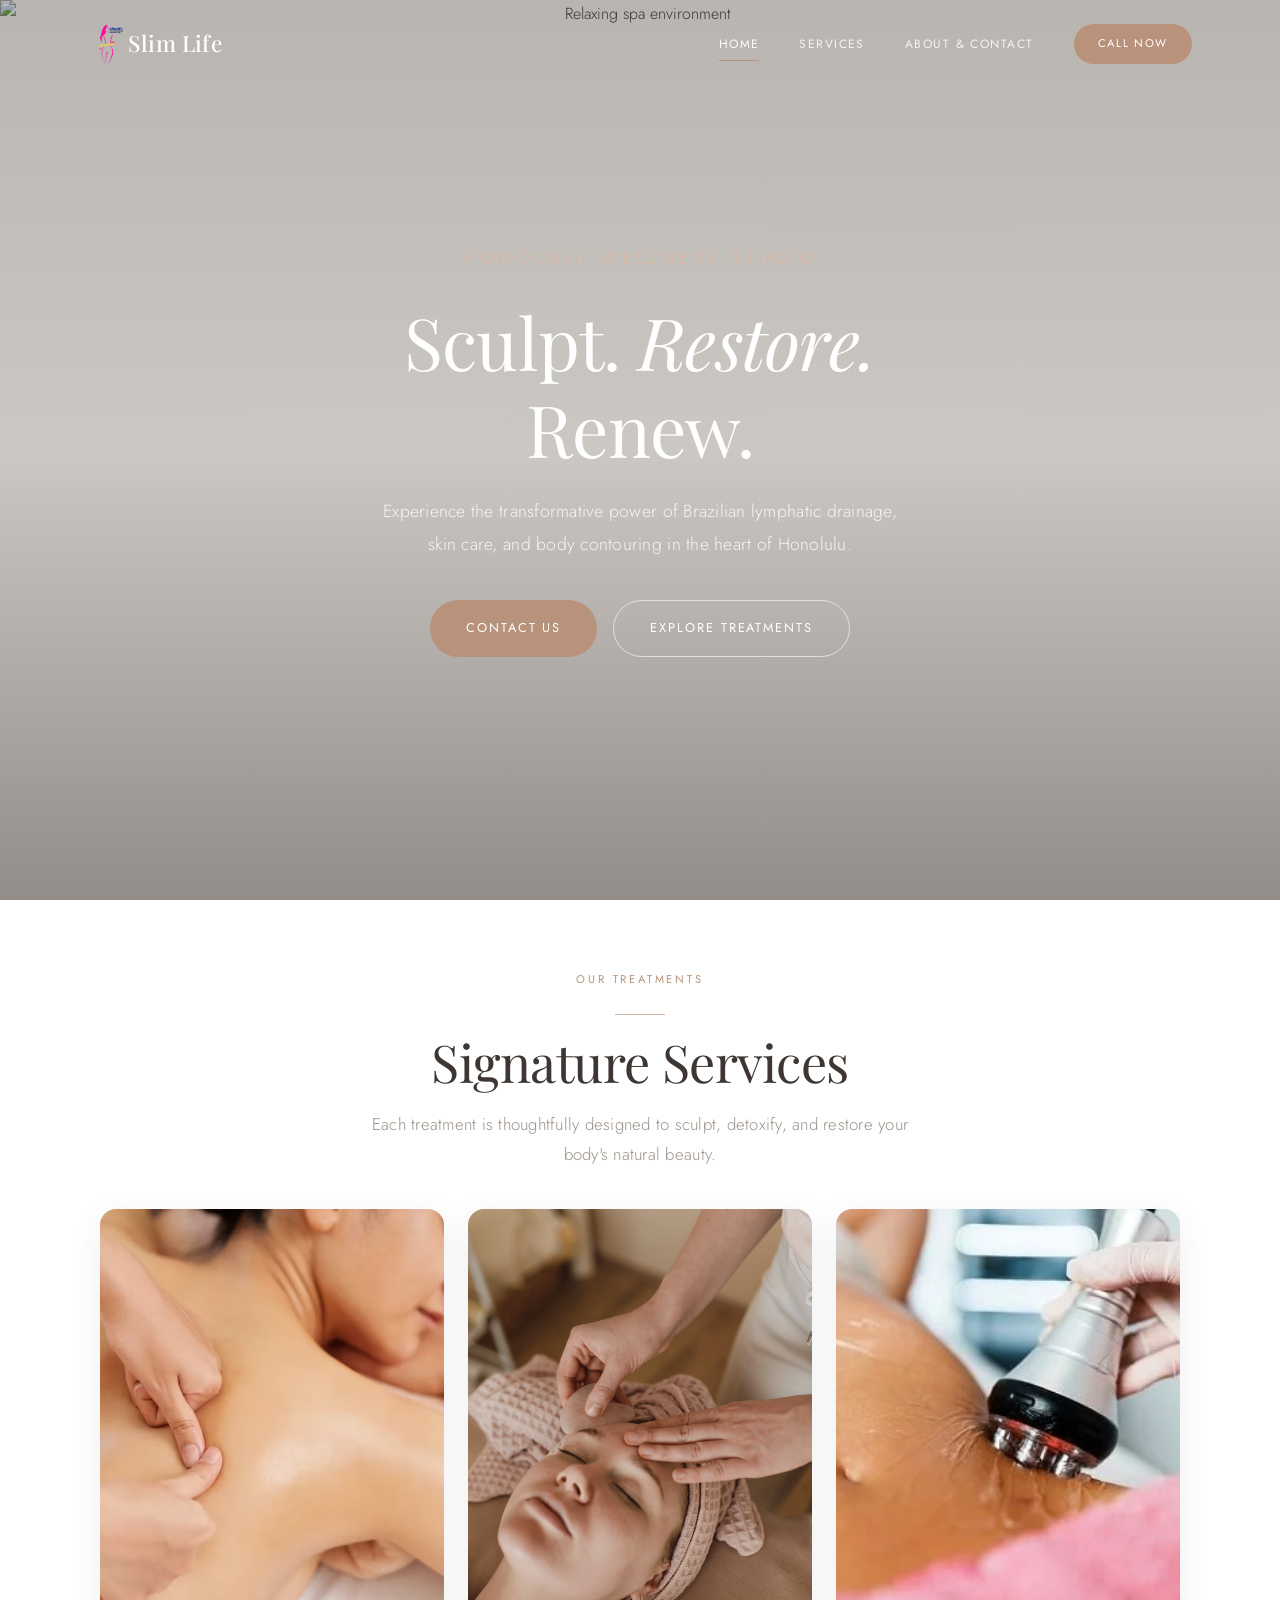
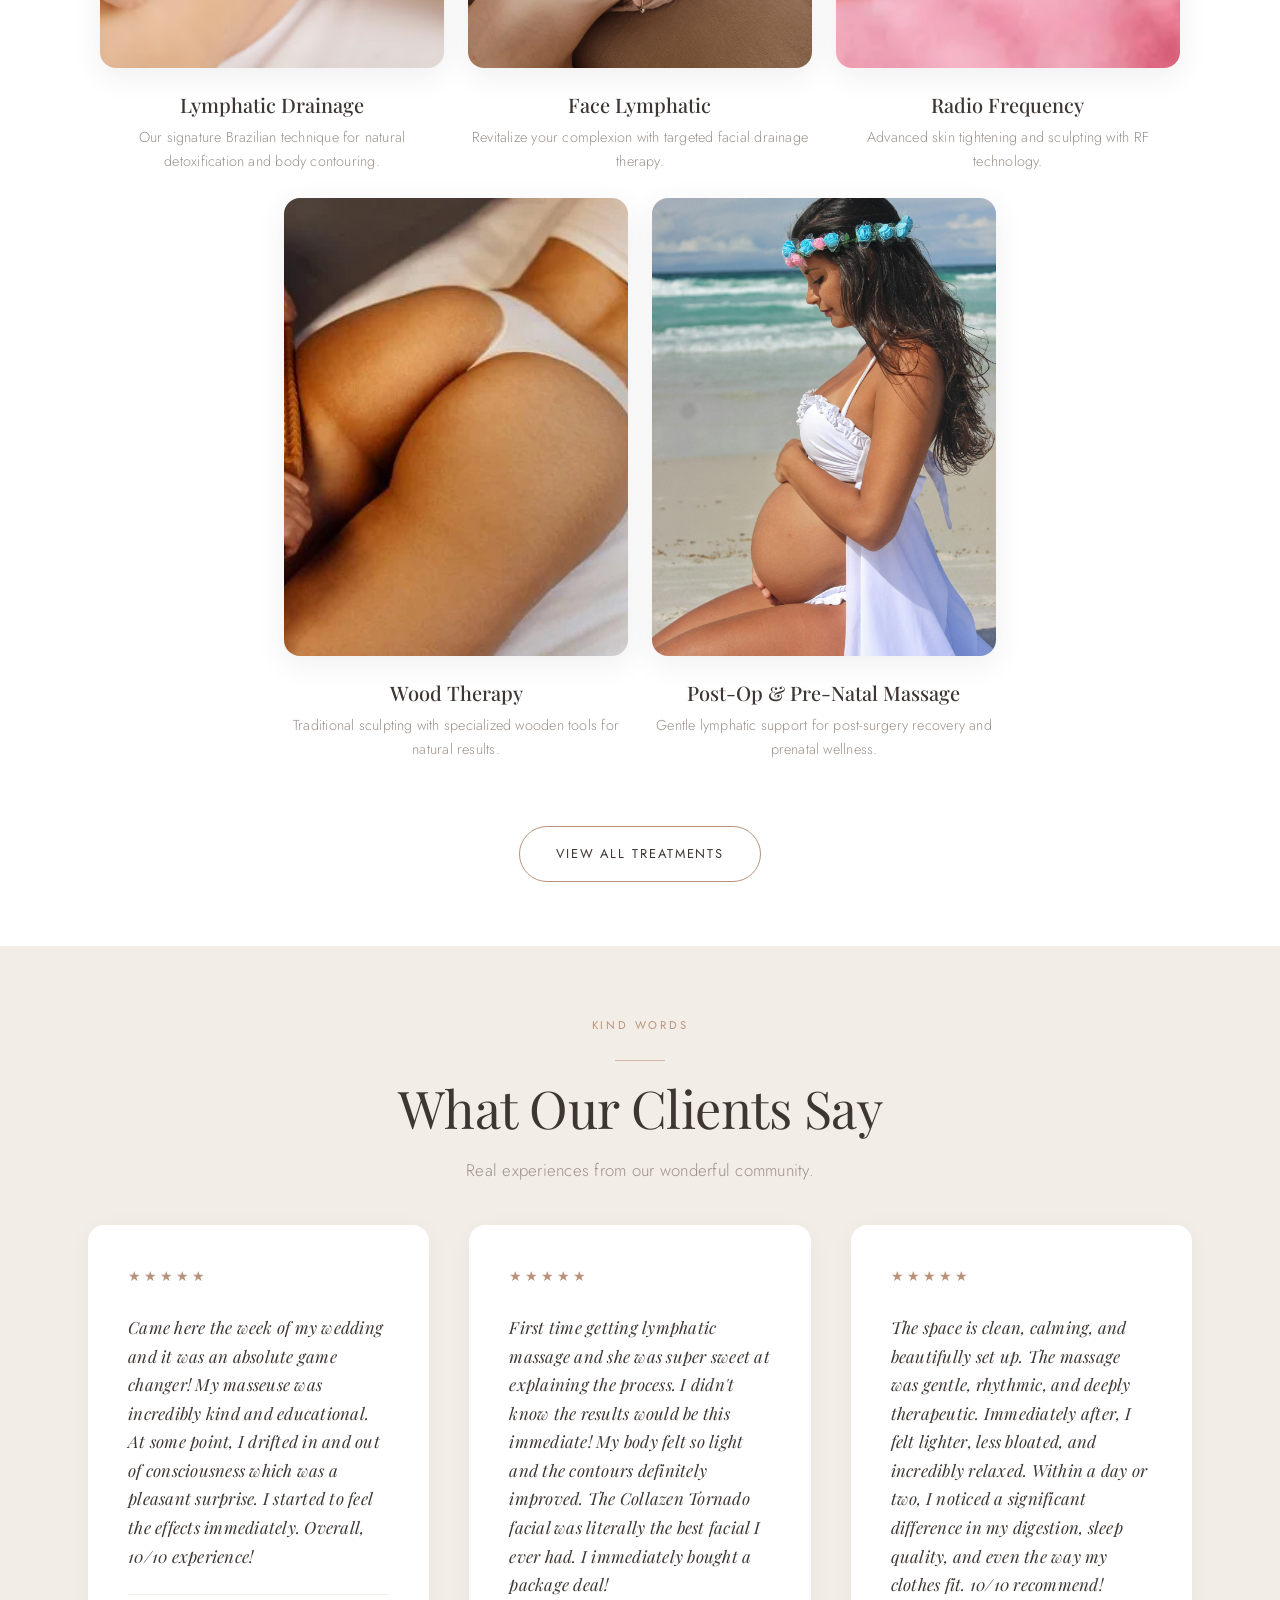
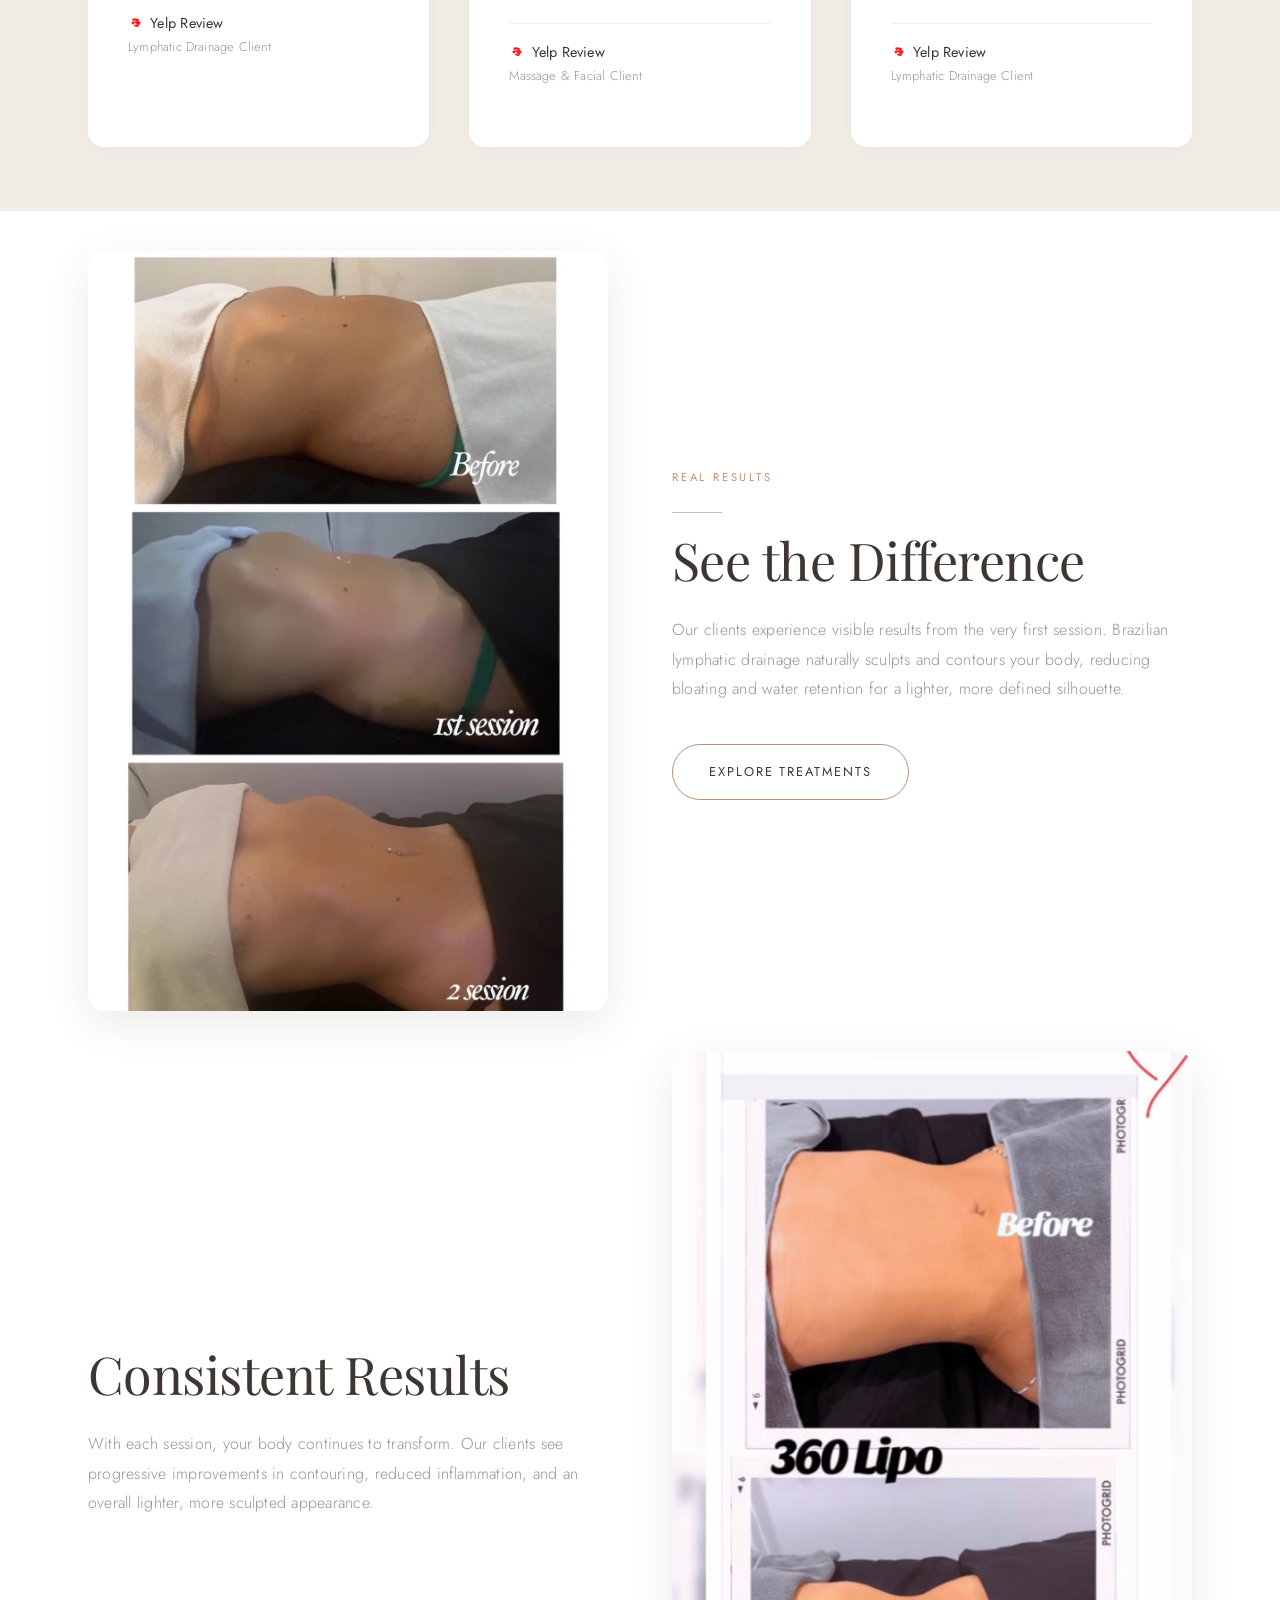
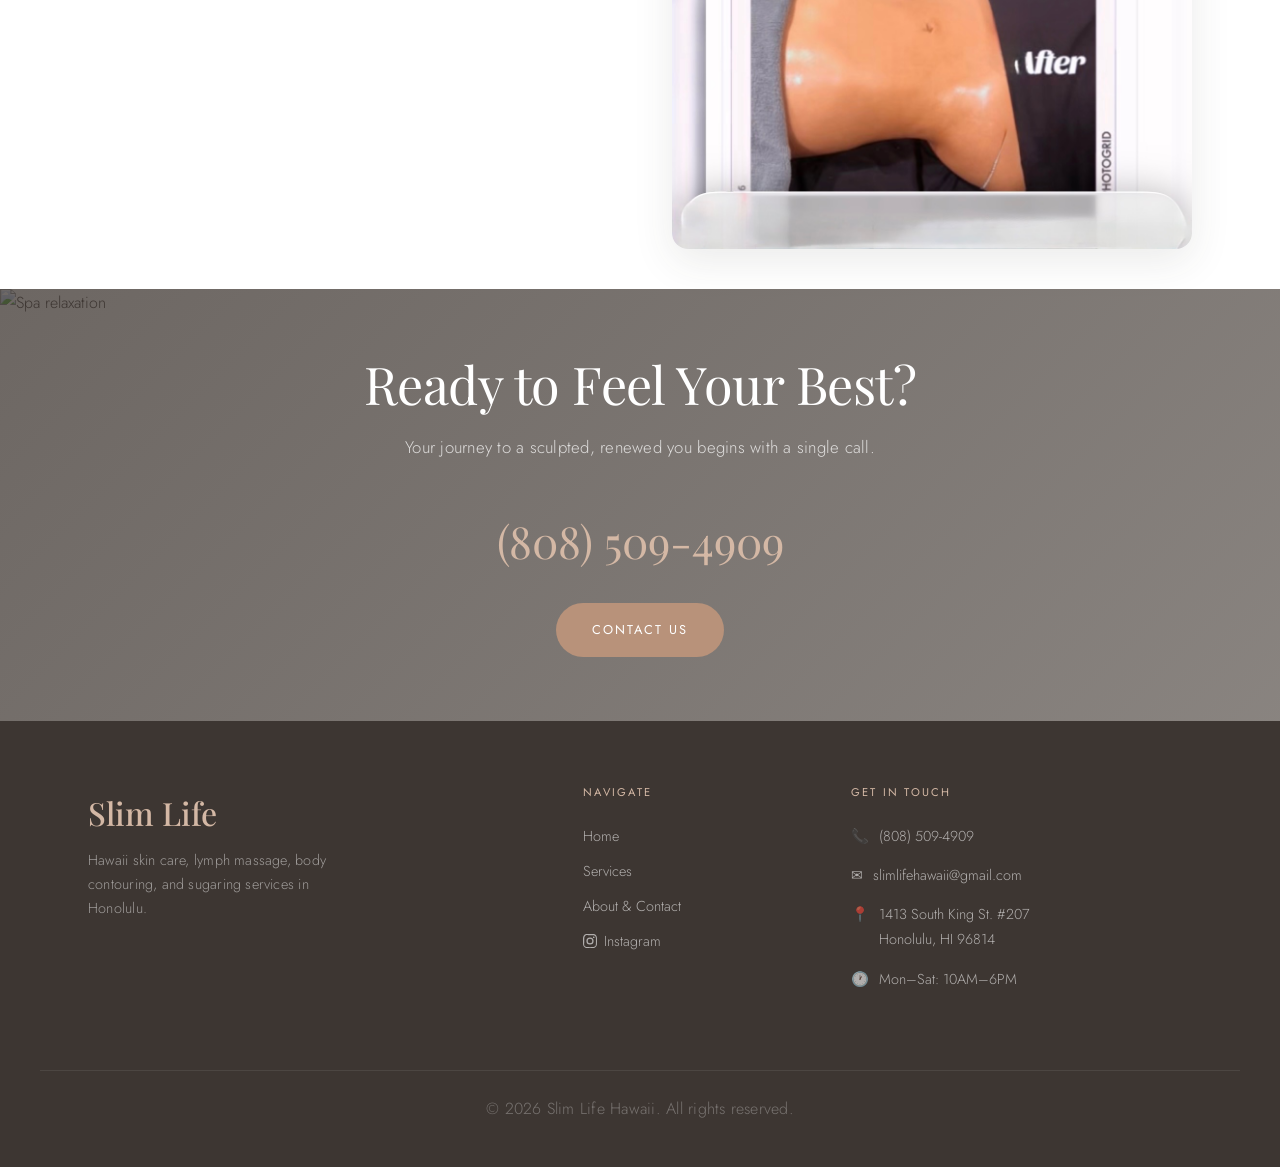
==== commit 48955240: "Remove intro block, enlarge hero eyebrow, add custom domain" ====
--- a/index.html
+++ b/index.html
@@ -23,8 +23,8 @@
             </button>
             <div class="nav-links">
                 <a href="index.html" class="nav-link active">Home</a>
-                <a href="services.html" class="nav-link">Services</a>
-                <a href="about.html" class="nav-link">About &amp; Contact</a>
+                <a href="services/" class="nav-link">Services</a>
+                <a href="about/" class="nav-link">About &amp; Contact</a>
                 <div class="nav-cta">
                     <a href="tel:8085094909" class="btn btn-primary">Call Now</a>
                 </div>
@@ -42,16 +42,9 @@
             <h1 class="hero-title">Sculpt. <em>Restore.</em> Renew.</h1>
             <p class="hero-subtitle">Experience the transformative power of Brazilian lymphatic drainage, skin care, and body contouring in the heart of Honolulu.</p>
             <div class="hero-cta">
-                <a href="tel:8085094909" class="btn btn-primary">Book Your Session</a>
-                <a href="services.html" class="btn btn-outline">Explore Treatments</a>
-            </div>
-        </div>
-    </section>
-
-    <!-- Intro Block -->
-    <section class="intro-block">
-        <div class="container-narrow">
-            <p>At Slim Life, we combine time-honored Brazilian wellness techniques with the natural healing energy of the islands to help you look and feel your absolute best.</p>
+                <a href="tel:8085094909" class="btn btn-primary">Contact Us</a>
+                <a href="services/" class="btn btn-outline">Explore Treatments</a>
+            </div>
         </div>
     </section>
 
@@ -65,37 +58,44 @@
                 <p class="section-subtitle">Each treatment is thoughtfully designed to sculpt, detoxify, and restore your body's natural beauty.</p>
             </div>
             <div class="services-grid">
-                <a href="services.html" class="service-card">
+                <a href="services/" class="service-card">
                     <div class="service-card-image">
                         <img src="images/lymphaticdrain.jpg" alt="Lymphatic drainage massage">
                     </div>
                     <h4 class="service-card-title">Lymphatic Drainage</h4>
                     <p class="service-card-description">Our signature Brazilian technique for natural detoxification and body contouring.</p>
                 </a>
-                <a href="services.html" class="service-card">
+                <a href="services/" class="service-card">
                     <div class="service-card-image">
                         <img src="images/brazilianfacelympathic.jpg" alt="Brazilian face lymphatic treatment">
                     </div>
                     <h4 class="service-card-title">Face Lymphatic</h4>
                     <p class="service-card-description">Revitalize your complexion with targeted facial drainage therapy.</p>
                 </a>
-                <a href="services.html" class="service-card">
+                <a href="services/" class="service-card">
                     <div class="service-card-image">
                         <img src="images/radio-freq.jpg" alt="Radio frequency treatment">
                     </div>
                     <h4 class="service-card-title">Radio Frequency</h4>
                     <p class="service-card-description">Advanced skin tightening and sculpting with RF technology.</p>
                 </a>
-                <a href="services.html" class="service-card">
+                <a href="services/" class="service-card">
                     <div class="service-card-image">
                         <img src="images/wood-therapy.jpg" alt="Wood therapy">
                     </div>
                     <h4 class="service-card-title">Wood Therapy</h4>
                     <p class="service-card-description">Traditional sculpting with specialized wooden tools for natural results.</p>
                 </a>
+                <a href="services/" class="service-card">
+                    <div class="service-card-image">
+                        <img src="images/prenatal.jpg" alt="Post-op and pre-natal lymph massage">
+                    </div>
+                    <h4 class="service-card-title">Post-Op & Pre-Natal Massage</h4>
+                    <p class="service-card-description">Gentle lymphatic support for post-surgery recovery and prenatal wellness.</p>
+                </a>
             </div>
             <div class="services-overview-cta">
-                <a href="services.html" class="btn btn-outline-dark">View All Treatments</a>
+                <a href="services/" class="btn btn-outline-dark">View All Treatments</a>
             </div>
         </div>
     </section>
@@ -150,7 +150,16 @@
                     <div class="section-line" style="margin: var(--space-sm) 0;"></div>
                     <h2>See the Difference</h2>
                     <p>Our clients experience visible results from the very first session. Brazilian lymphatic drainage naturally sculpts and contours your body, reducing bloating and water retention for a lighter, more defined silhouette.</p>
-                    <a href="services.html" class="btn btn-outline-dark">Explore Treatments</a>
+                    <a href="services/" class="btn btn-outline-dark">Explore Treatments</a>
+                </div>
+            </div>
+            <div class="results-grid" style="margin-top: var(--space-lg);">
+                <div class="results-content">
+                    <h2>Consistent Results</h2>
+                    <p>With each session, your body continues to transform. Our clients see progressive improvements in contouring, reduced inflammation, and an overall lighter, more sculpted appearance.</p>
+                </div>
+                <div class="results-image">
+                    <img src="images/before-after2.jpeg" alt="Before and after treatment results">
                 </div>
             </div>
         </div>
@@ -167,7 +176,7 @@
             <div class="cta-banner-phone">
                 <a href="tel:8085094909">(808) 509-4909</a>
             </div>
-            <a href="tel:8085094909" class="btn btn-primary">Book Your Session</a>
+            <a href="tel:8085094909" class="btn btn-primary">Contact Us</a>
         </div>
     </section>
 
@@ -182,8 +191,8 @@
                 <h4 class="footer-title">Navigate</h4>
                 <div class="footer-links">
                     <a href="index.html" class="footer-link">Home</a>
-                    <a href="services.html" class="footer-link">Services</a>
-                    <a href="about.html" class="footer-link">About &amp; Contact</a>
+                    <a href="services/" class="footer-link">Services</a>
+                    <a href="about/" class="footer-link">About &amp; Contact</a>
                     <a href="https://www.instagram.com/slim_life_hawaii/" class="footer-link" target="_blank" rel="noopener"><svg class="ig-icon" viewBox="0 0 24 24" width="14" height="14" fill="currentColor"><path d="M12 2.163c3.204 0 3.584.012 4.85.07 1.17.054 1.97.24 2.43.403a4.088 4.088 0 011.47.96c.458.457.779.91.96 1.47.163.46.349 1.26.403 2.43.058 1.266.07 1.646.07 4.85s-.012 3.584-.07 4.85c-.054 1.17-.24 1.97-.403 2.43a4.088 4.088 0 01-.96 1.47 4.088 4.088 0 01-1.47.96c-.46.163-1.26.349-2.43.403-1.266.058-1.646.07-4.85.07s-3.584-.012-4.85-.07c-1.17-.054-1.97-.24-2.43-.403a4.088 4.088 0 01-1.47-.96 4.088 4.088 0 01-.96-1.47c-.163-.46-.349-1.26-.403-2.43C2.175 15.584 2.163 15.204 2.163 12s.012-3.584.07-4.85c.054-1.17.24-1.97.403-2.43a4.088 4.088 0 01.96-1.47 4.088 4.088 0 011.47-.96c.46-.163 1.26-.349 2.43-.403C8.416 2.175 8.796 2.163 12 2.163zM12 0C8.741 0 8.333.014 7.053.072 5.775.13 4.902.333 4.14.63a5.876 5.876 0 00-2.126 1.384A5.876 5.876 0 00.63 4.14C.333 4.902.13 5.775.072 7.053.014 8.333 0 8.741 0 12s.014 3.667.072 4.947c.058 1.278.261 2.15.558 2.913a5.876 5.876 0 001.384 2.126A5.876 5.876 0 004.14 23.37c.763.297 1.635.5 2.913.558C8.333 23.986 8.741 24 12 24s3.667-.014 4.947-.072c1.278-.058 2.15-.261 2.913-.558a5.876 5.876 0 002.126-1.384 5.876 5.876 0 001.384-2.126c.297-.763.5-1.635.558-2.913C23.986 15.667 24 15.259 24 12s-.014-3.667-.072-4.947c-.058-1.278-.261-2.15-.558-2.913a5.876 5.876 0 00-1.384-2.126A5.876 5.876 0 0019.86.63C19.097.333 18.225.13 16.947.072 15.667.014 15.259 0 12 0zm0 5.838a6.162 6.162 0 100 12.324 6.162 6.162 0 000-12.324zM12 16a4 4 0 110-8 4 4 0 010 8zm6.406-11.845a1.44 1.44 0 100 2.881 1.44 1.44 0 000-2.881z"/></svg> Instagram</a>
                 </div>
             </div>
--- a/css/styles.css
+++ b/css/styles.css
@@ -447,7 +447,7 @@
 .hero-eyebrow {
     display: inline-block;
     font-family: var(--font-body);
-    font-size: 0.7rem;
+    font-size: 1.1rem;
     font-weight: 400;
     letter-spacing: 0.25em;
     text-transform: uppercase;
@@ -671,9 +671,13 @@
 }
 
 .services-grid {
-    display: grid;
-    grid-template-columns: repeat(4, 1fr);
+    display: flex;
+    flex-wrap: wrap;
+    justify-content: center;
     gap: var(--space-md);
+}
+.services-grid .service-card {
+    width: calc(33.333% - var(--space-md));
 }
 
 .service-card {
@@ -730,17 +734,15 @@
 }
 
 @media (max-width: 1024px) {
-    .services-grid {
-        grid-template-columns: repeat(2, 1fr);
-        gap: var(--space-lg);
+    .services-grid .service-card {
+        width: calc(50% - var(--space-md));
     }
 }
 
 @media (max-width: 600px) {
-    .services-grid {
-        grid-template-columns: 1fr;
+    .services-grid .service-card {
+        width: 100%;
         max-width: 400px;
-        margin: 0 auto;
     }
 }
 
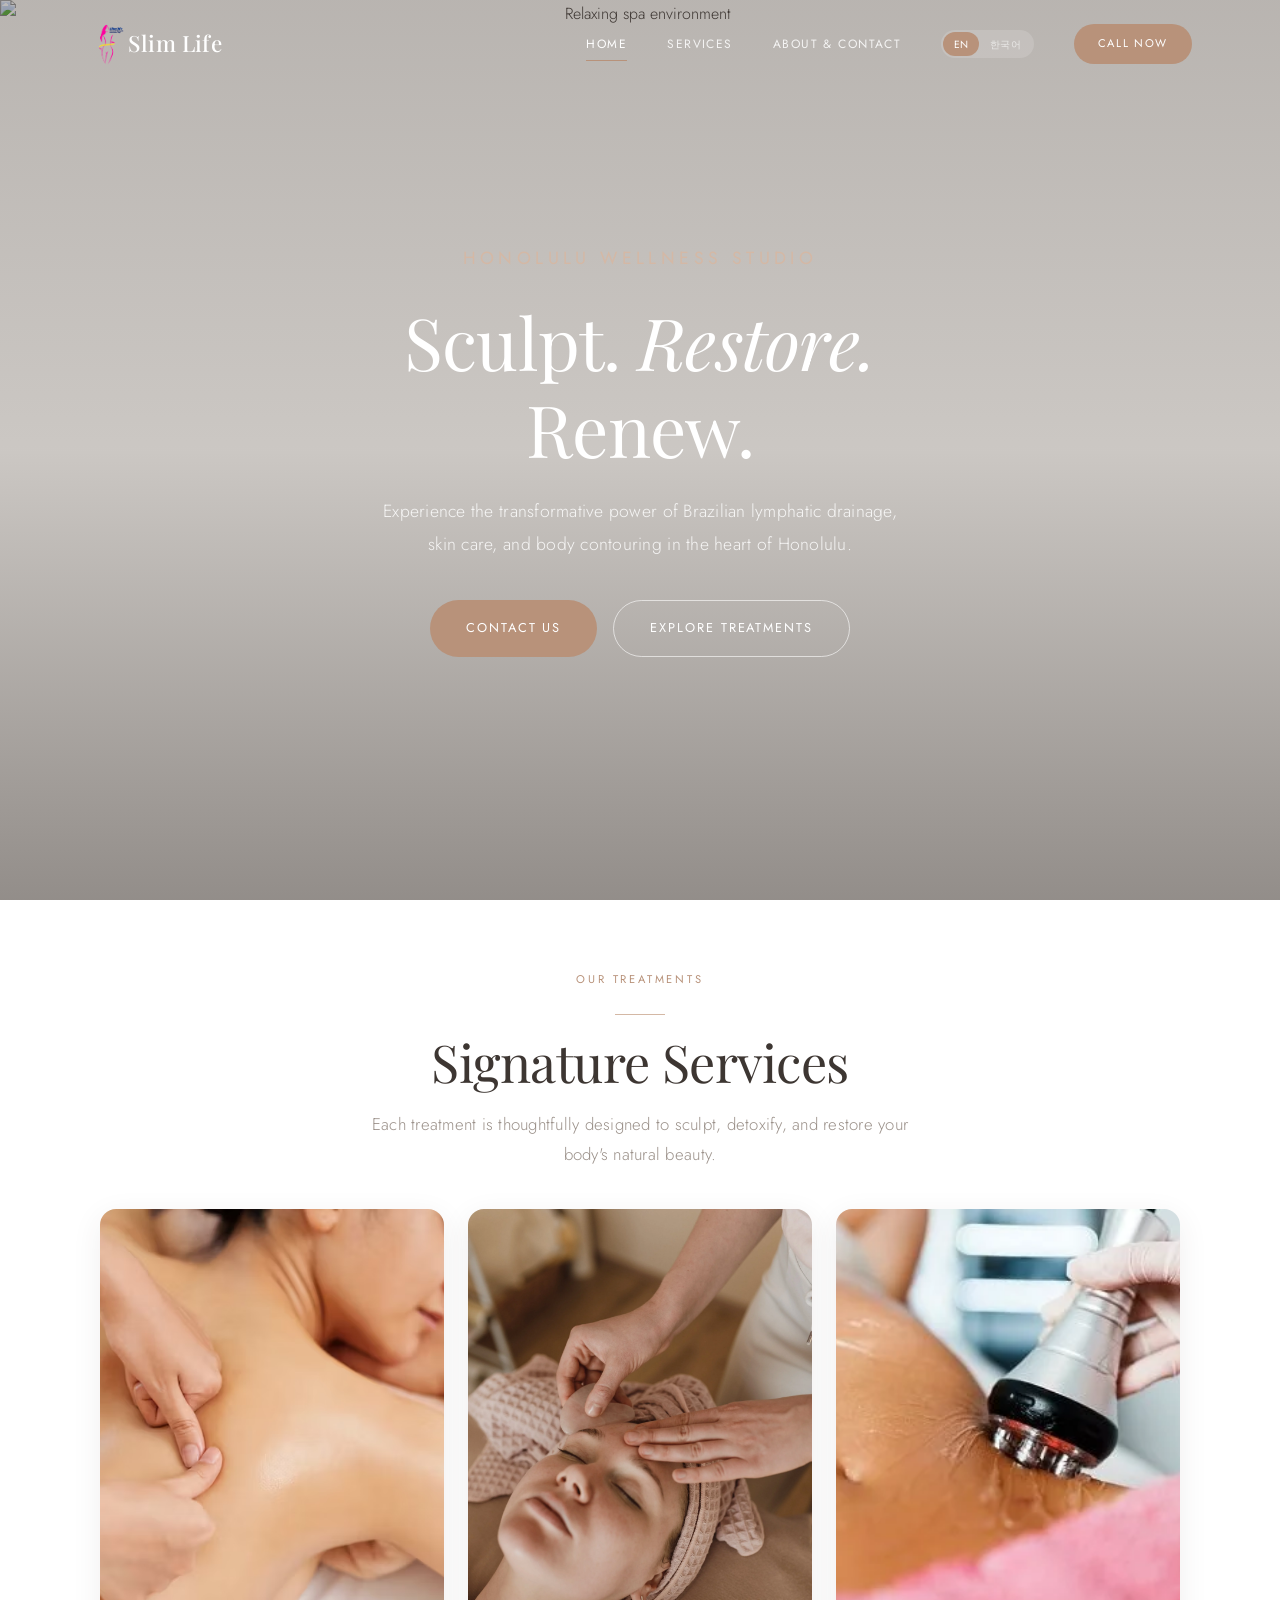
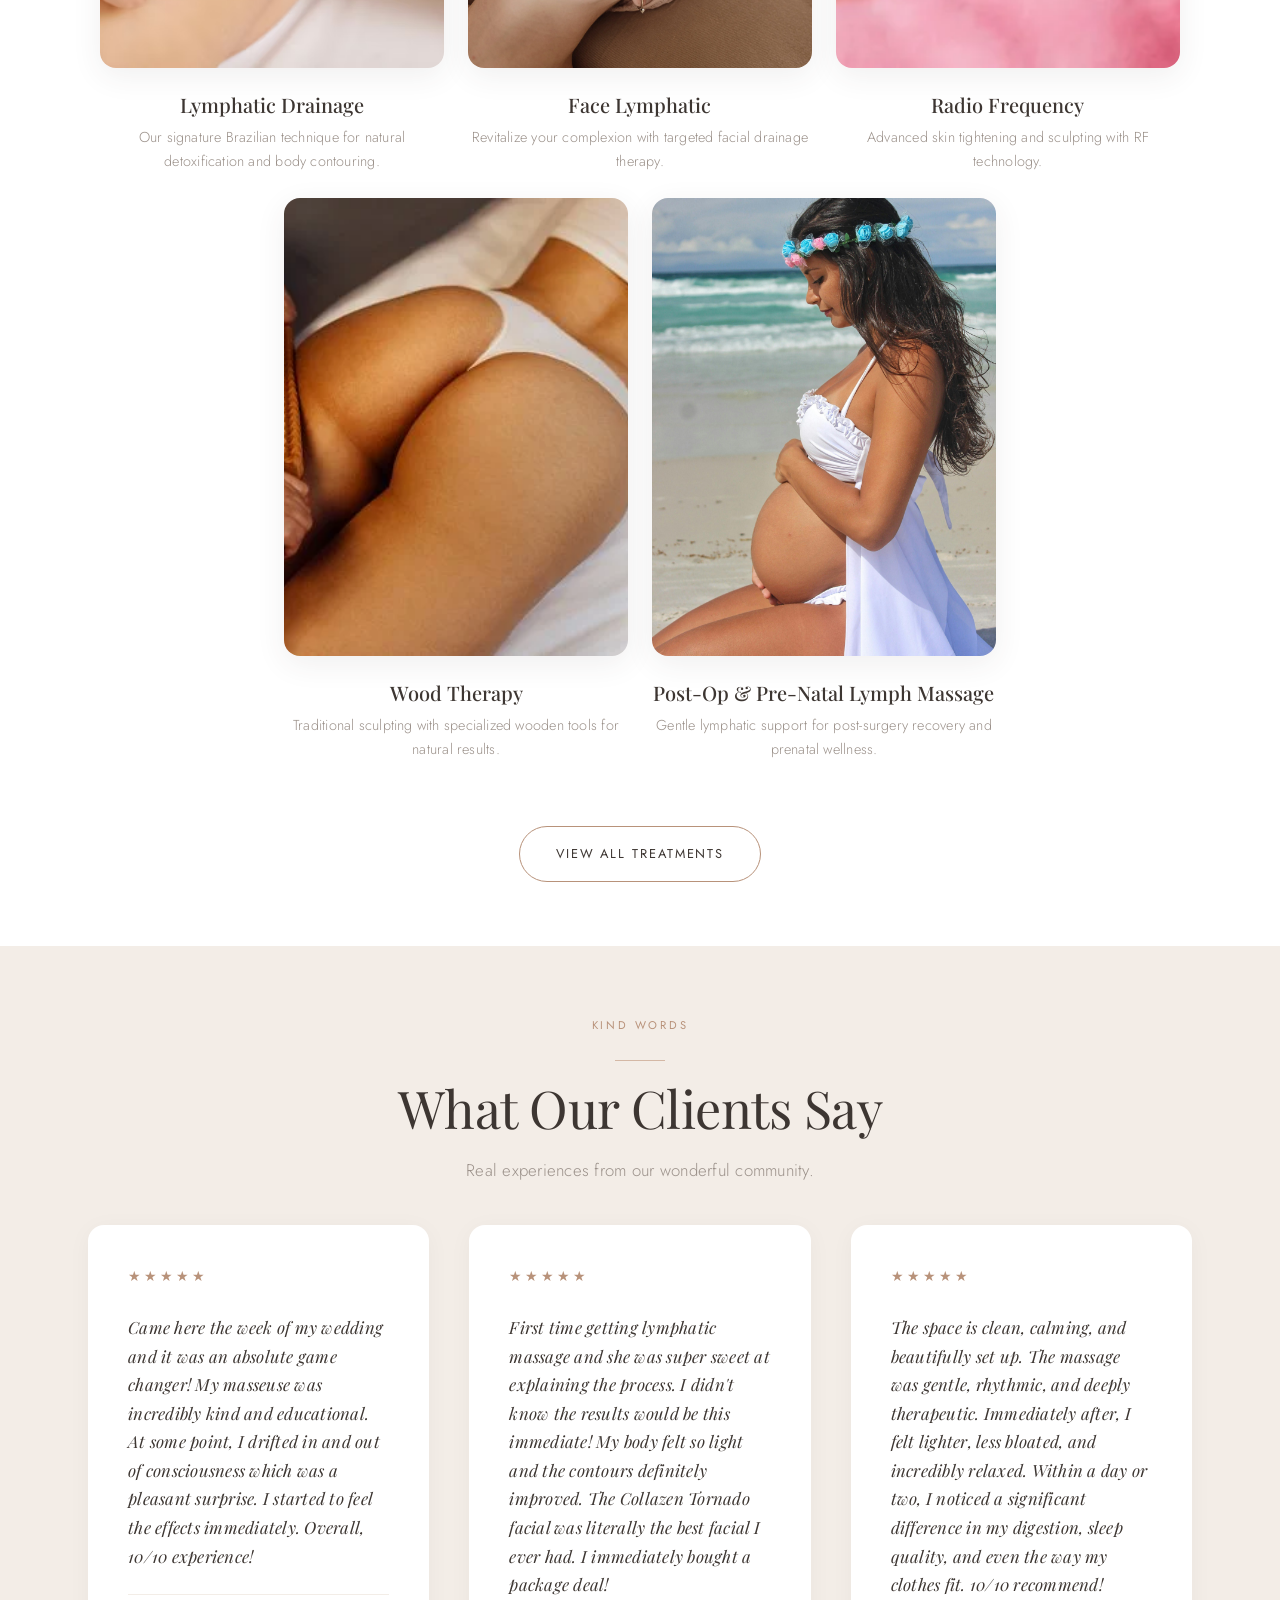
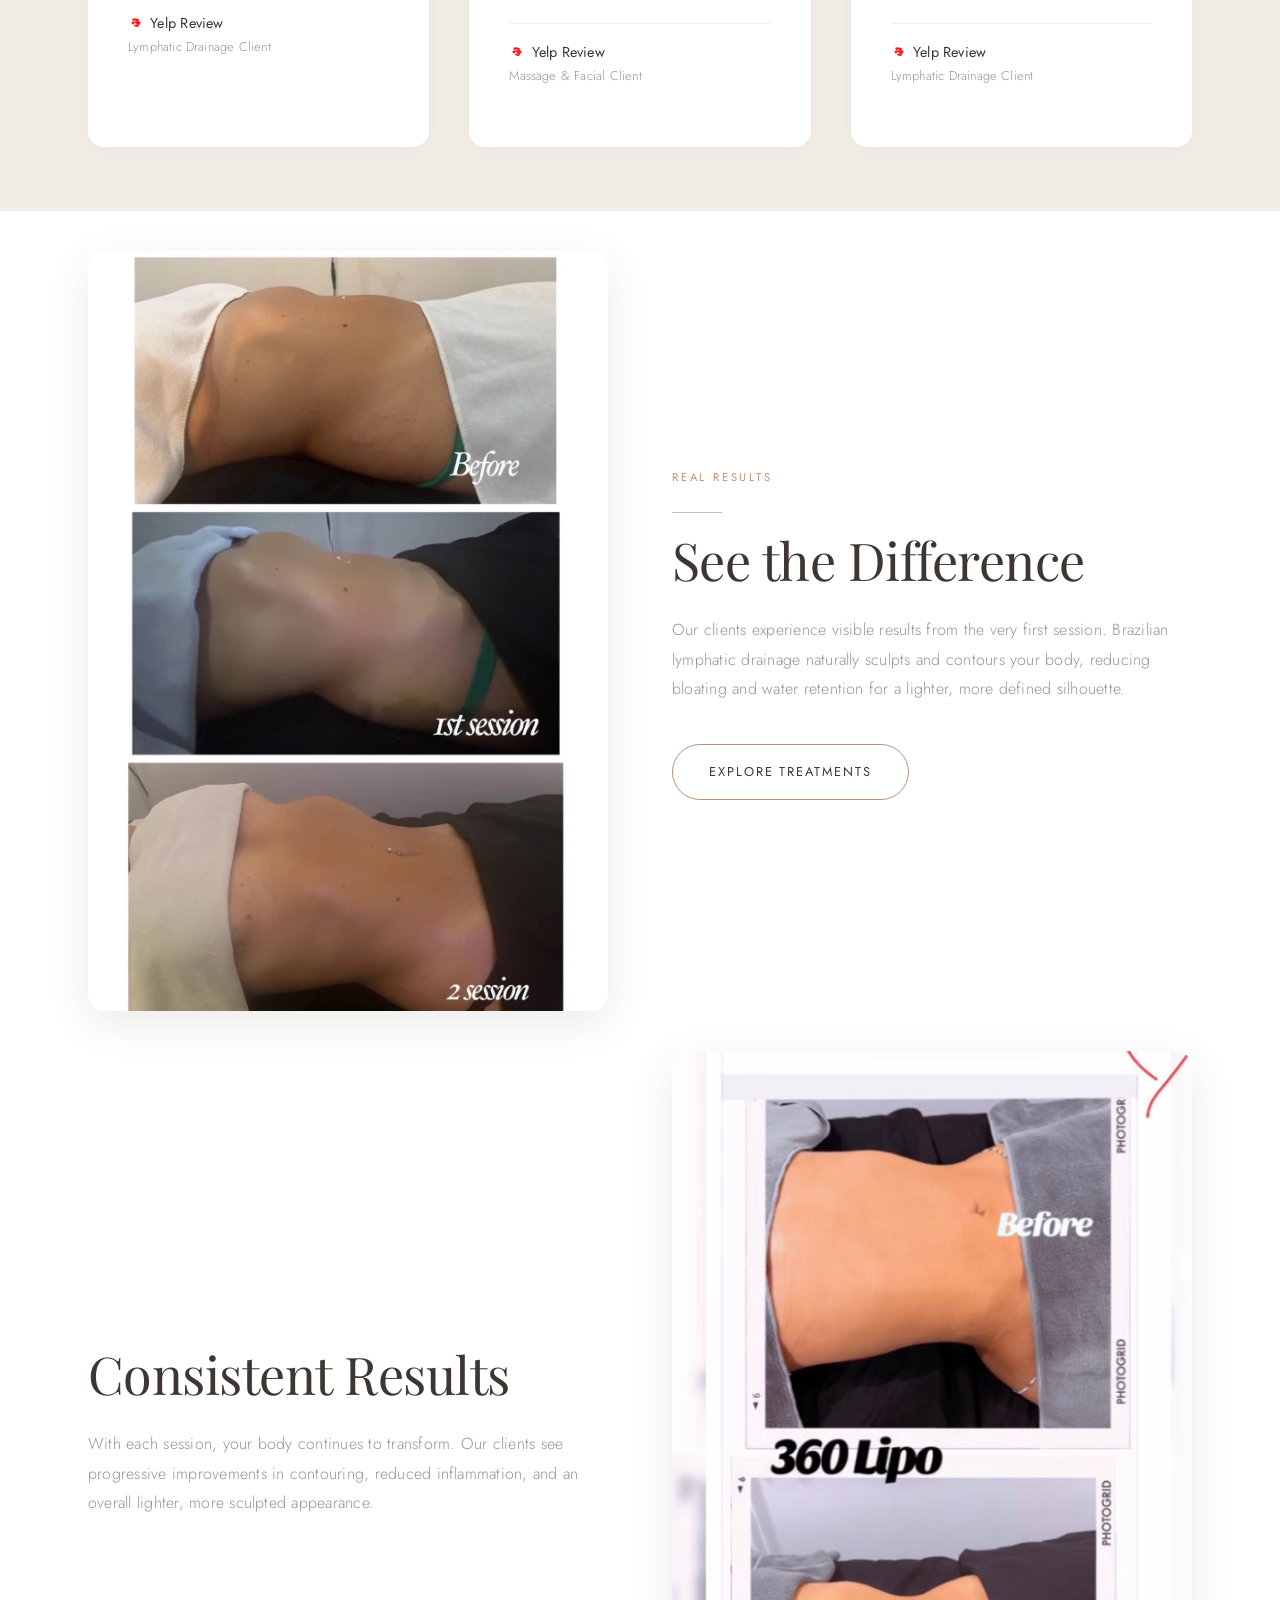
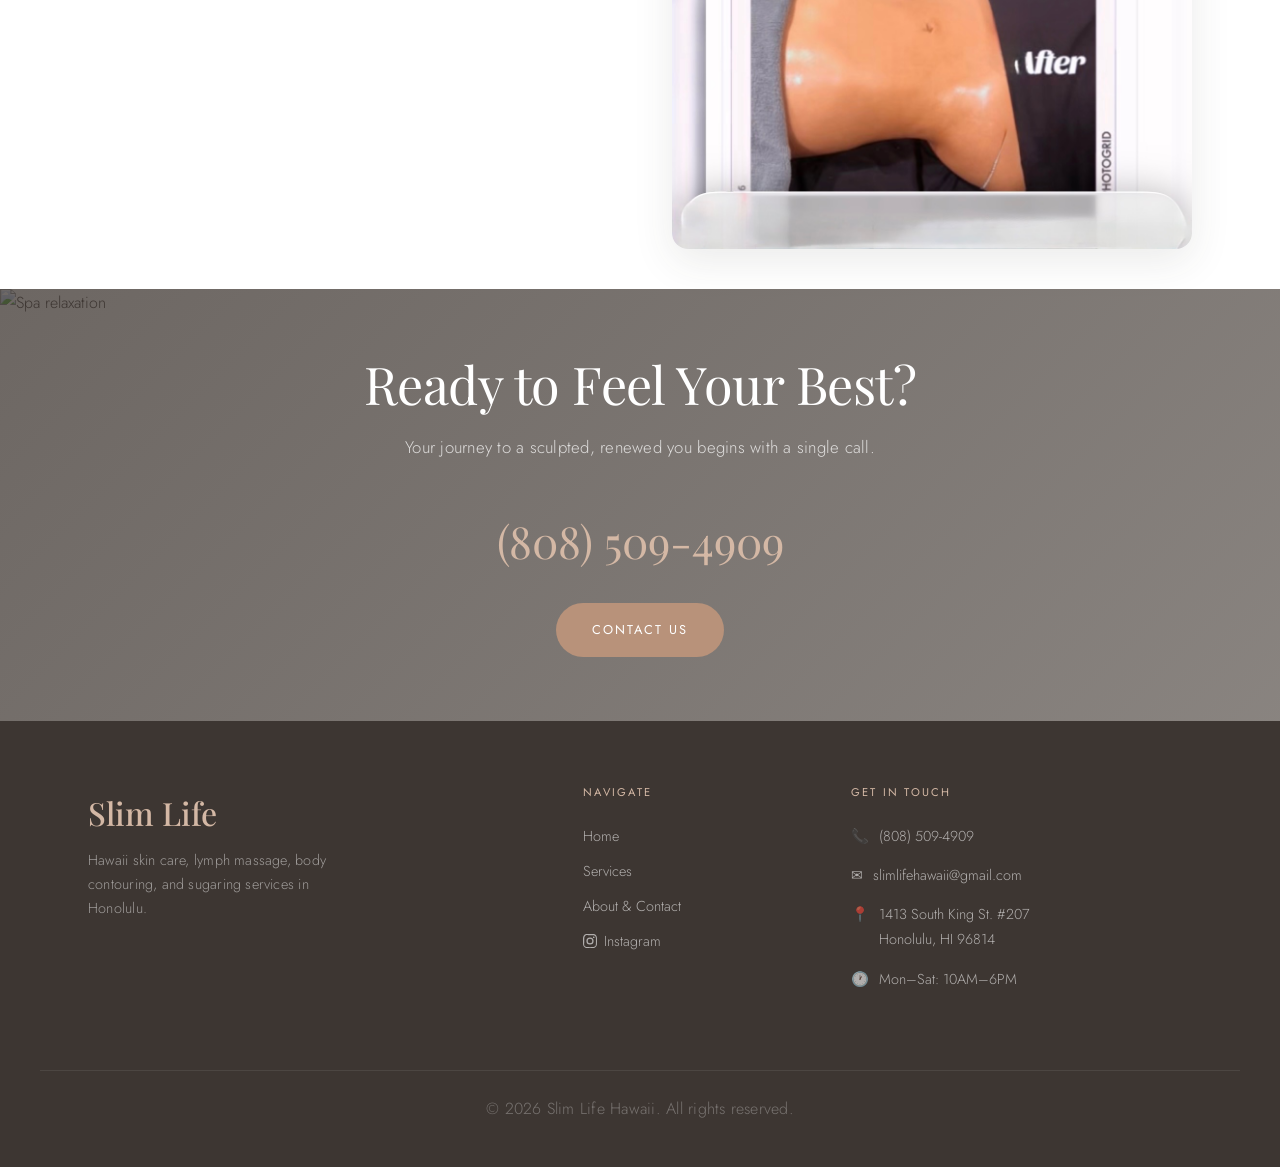
==== commit 99b515e6: "Add Korean language toggle, update About page founder story, link pricing to contact form - Add EN/한" ====
--- a/index.html
+++ b/index.html
@@ -22,11 +22,15 @@
                 <span></span>
             </button>
             <div class="nav-links">
-                <a href="index.html" class="nav-link active">Home</a>
-                <a href="services/" class="nav-link">Services</a>
-                <a href="about/" class="nav-link">About &amp; Contact</a>
+                <a href="index.html" class="nav-link active" data-i18n="nav-home">Home</a>
+                <a href="services/" class="nav-link" data-i18n="nav-services">Services</a>
+                <a href="about/" class="nav-link" data-i18n="nav-about">About &amp; Contact</a>
+                <div class="lang-toggle" role="group" aria-label="Language toggle">
+                    <button class="lang-option active" data-lang="en">EN</button>
+                    <button class="lang-option" data-lang="ko">한국어</button>
+                </div>
                 <div class="nav-cta">
-                    <a href="tel:8085094909" class="btn btn-primary">Call Now</a>
+                    <a href="tel:8085094909" class="btn btn-primary" data-i18n="nav-call">Call Now</a>
                 </div>
             </div>
         </div>
@@ -38,12 +42,12 @@
             <img src="https://images.unsplash.com/photo-1600334089648-b0d9d3028eb2?w=1920&q=80" alt="Relaxing spa environment">
         </div>
         <div class="hero-content">
-            <span class="hero-eyebrow">Honolulu Wellness Studio</span>
-            <h1 class="hero-title">Sculpt. <em>Restore.</em> Renew.</h1>
-            <p class="hero-subtitle">Experience the transformative power of Brazilian lymphatic drainage, skin care, and body contouring in the heart of Honolulu.</p>
+            <span class="hero-eyebrow" data-i18n="hero-eyebrow">Honolulu Wellness Studio</span>
+            <h1 class="hero-title" data-i18n="hero-title">Sculpt. <em>Restore.</em> Renew.</h1>
+            <p class="hero-subtitle" data-i18n="hero-subtitle">Experience the transformative power of Brazilian lymphatic drainage, skin care, and body contouring in the heart of Honolulu.</p>
             <div class="hero-cta">
-                <a href="tel:8085094909" class="btn btn-primary">Contact Us</a>
-                <a href="services/" class="btn btn-outline">Explore Treatments</a>
+                <a href="tel:8085094909" class="btn btn-primary" data-i18n="hero-cta-contact">Contact Us</a>
+                <a href="services/" class="btn btn-outline" data-i18n="hero-cta-services">Explore Treatments</a>
             </div>
         </div>
     </section>
@@ -52,50 +56,50 @@
     <section class="services-overview">
         <div class="container">
             <div class="section-header">
-                <span class="section-eyebrow">Our Treatments</span>
+                <span class="section-eyebrow" data-i18n="home-services-eyebrow">Our Treatments</span>
                 <div class="section-line"></div>
-                <h2 class="section-title">Signature Services</h2>
-                <p class="section-subtitle">Each treatment is thoughtfully designed to sculpt, detoxify, and restore your body's natural beauty.</p>
+                <h2 class="section-title" data-i18n="home-services-title">Signature Services</h2>
+                <p class="section-subtitle" data-i18n="home-services-subtitle">Each treatment is thoughtfully designed to sculpt, detoxify, and restore your body's natural beauty.</p>
             </div>
             <div class="services-grid">
                 <a href="services/" class="service-card">
                     <div class="service-card-image">
                         <img src="images/lymphaticdrain.jpg" alt="Lymphatic drainage massage">
                     </div>
-                    <h4 class="service-card-title">Lymphatic Drainage</h4>
-                    <p class="service-card-description">Our signature Brazilian technique for natural detoxification and body contouring.</p>
+                    <h4 class="service-card-title" data-i18n="home-card-lymph-title">Lymphatic Drainage</h4>
+                    <p class="service-card-description" data-i18n="home-card-lymph-desc">Our signature Brazilian technique for natural detoxification and body contouring.</p>
                 </a>
                 <a href="services/" class="service-card">
                     <div class="service-card-image">
                         <img src="images/brazilianfacelympathic.jpg" alt="Brazilian face lymphatic treatment">
                     </div>
-                    <h4 class="service-card-title">Face Lymphatic</h4>
-                    <p class="service-card-description">Revitalize your complexion with targeted facial drainage therapy.</p>
+                    <h4 class="service-card-title" data-i18n="home-card-face-title">Face Lymphatic</h4>
+                    <p class="service-card-description" data-i18n="home-card-face-desc">Revitalize your complexion with targeted facial drainage therapy.</p>
                 </a>
                 <a href="services/" class="service-card">
                     <div class="service-card-image">
                         <img src="images/radio-freq.jpg" alt="Radio frequency treatment">
                     </div>
-                    <h4 class="service-card-title">Radio Frequency</h4>
-                    <p class="service-card-description">Advanced skin tightening and sculpting with RF technology.</p>
+                    <h4 class="service-card-title" data-i18n="home-card-rf-title">Radio Frequency</h4>
+                    <p class="service-card-description" data-i18n="home-card-rf-desc">Advanced skin tightening and sculpting with RF technology.</p>
                 </a>
                 <a href="services/" class="service-card">
                     <div class="service-card-image">
                         <img src="images/wood-therapy.jpg" alt="Wood therapy">
                     </div>
-                    <h4 class="service-card-title">Wood Therapy</h4>
-                    <p class="service-card-description">Traditional sculpting with specialized wooden tools for natural results.</p>
+                    <h4 class="service-card-title" data-i18n="home-card-wood-title">Wood Therapy</h4>
+                    <p class="service-card-description" data-i18n="home-card-wood-desc">Traditional sculpting with specialized wooden tools for natural results.</p>
                 </a>
                 <a href="services/" class="service-card">
                     <div class="service-card-image">
                         <img src="images/prenatal.jpg" alt="Post-op and pre-natal lymph massage">
                     </div>
-                    <h4 class="service-card-title">Post-Op & Pre-Natal Massage</h4>
-                    <p class="service-card-description">Gentle lymphatic support for post-surgery recovery and prenatal wellness.</p>
+                    <h4 class="service-card-title" data-i18n="home-card-prenatal-title">Post-Op & Pre-Natal Lymph Massage</h4>
+                    <p class="service-card-description" data-i18n="home-card-prenatal-desc">Gentle lymphatic support for post-surgery recovery and prenatal wellness.</p>
                 </a>
             </div>
             <div class="services-overview-cta">
-                <a href="services/" class="btn btn-outline-dark">View All Treatments</a>
+                <a href="services/" class="btn btn-outline-dark" data-i18n="home-view-all">View All Treatments</a>
             </div>
         </div>
     </section>
@@ -104,34 +108,34 @@
     <section class="testimonials">
         <div class="container">
             <div class="section-header">
-                <span class="section-eyebrow">Kind Words</span>
+                <span class="section-eyebrow" data-i18n="testimonials-eyebrow">Kind Words</span>
                 <div class="section-line"></div>
-                <h2 class="section-title">What Our Clients Say</h2>
-                <p class="section-subtitle">Real experiences from our wonderful community.</p>
+                <h2 class="section-title" data-i18n="testimonials-title">What Our Clients Say</h2>
+                <p class="section-subtitle" data-i18n="testimonials-subtitle">Real experiences from our wonderful community.</p>
             </div>
             <div class="testimonials-grid">
                 <div class="testimonial-card">
                     <p class="testimonial-stars">&#9733;&#9733;&#9733;&#9733;&#9733;</p>
-                    <p class="testimonial-text">Came here the week of my wedding and it was an absolute game changer! My masseuse was incredibly kind and educational. At some point, I drifted in and out of consciousness which was a pleasant surprise. I started to feel the effects immediately. Overall, 10/10 experience!</p>
+                    <p class="testimonial-text" data-i18n="testimonial-1">Came here the week of my wedding and it was an absolute game changer! My masseuse was incredibly kind and educational. At some point, I drifted in and out of consciousness which was a pleasant surprise. I started to feel the effects immediately. Overall, 10/10 experience!</p>
                     <div class="testimonial-author">
                         <p class="testimonial-name"><svg class="yelp-icon" viewBox="0 0 24 24" width="16" height="16" fill="#FF1A1A"><path d="M12.14 11.28c-.17.38-.04.65.15.83l4.01 3.57c.22.2.53.24.78.1.26-.15 1.85-2.64 1.93-2.96.08-.33-.1-.6-.35-.76l-4.36-2.47c-.38-.22-.74-.15-.92.07-.12.15-.2.35-.24.62zm-1.27 2.06c-.06.42.07.7.32.85l4.58 2.86c.26.17.58.14.8-.05.22-.2 1.3-3.04 1.3-3.38 0-.35-.2-.58-.47-.68l-4.83-1.67c-.42-.15-.75-.02-.9.22-.1.17-.14.38-.1.66zm-1.6-5.3c-.04.43.1.72.36.86l5.3 2.9c.3.17.6.1.77-.12.18-.23.64-3.17.6-3.52-.05-.35-.27-.54-.55-.6l-5.14-1.08c-.43-.09-.74.06-.87.3-.08.16-.1.37-.06.66zM7.12 6.8c-.27.08-.48.3-.52.58-.05.32.58 3.3.76 3.5.2.21.5.24.76.08l4.56-2.84c.4-.24.4-.63.2-.9-.14-.18-.32-.32-.58-.4L7.12 6.8zm2.46 11.08c-.05.35.14.6.42.7l4.98 1.07c.34.08.62-.07.75-.36.14-.3-.1-3.2-.24-3.52-.14-.33-.4-.47-.7-.42l-5.04.82c-.42.07-.7.28-.77.53-.04.18-.02.38.02.66zM5.3 12.1c-.3.16-.4.44-.3.76.1.33 1.68 2.8 1.94 2.95.27.14.56.1.77-.1l3.98-3.6c.32-.3.24-.67.02-.9-.15-.16-.34-.27-.6-.3L5.3 12.1z"/></svg> Yelp Review</p>
-                        <p class="testimonial-role">Lymphatic Drainage Client</p>
+                        <p class="testimonial-role" data-i18n="testimonial-1-role">Lymphatic Drainage Client</p>
                     </div>
                 </div>
                 <div class="testimonial-card">
                     <p class="testimonial-stars">&#9733;&#9733;&#9733;&#9733;&#9733;</p>
-                    <p class="testimonial-text">First time getting lymphatic massage and she was super sweet at explaining the process. I didn't know the results would be this immediate! My body felt so light and the contours definitely improved. The Collazen Tornado facial was literally the best facial I ever had. I immediately bought a package deal!</p>
+                    <p class="testimonial-text" data-i18n="testimonial-2">First time getting lymphatic massage and she was super sweet at explaining the process. I didn't know the results would be this immediate! My body felt so light and the contours definitely improved. The Collazen Tornado facial was literally the best facial I ever had. I immediately bought a package deal!</p>
                     <div class="testimonial-author">
                         <p class="testimonial-name"><svg class="yelp-icon" viewBox="0 0 24 24" width="16" height="16" fill="#FF1A1A"><path d="M12.14 11.28c-.17.38-.04.65.15.83l4.01 3.57c.22.2.53.24.78.1.26-.15 1.85-2.64 1.93-2.96.08-.33-.1-.6-.35-.76l-4.36-2.47c-.38-.22-.74-.15-.92.07-.12.15-.2.35-.24.62zm-1.27 2.06c-.06.42.07.7.32.85l4.58 2.86c.26.17.58.14.8-.05.22-.2 1.3-3.04 1.3-3.38 0-.35-.2-.58-.47-.68l-4.83-1.67c-.42-.15-.75-.02-.9.22-.1.17-.14.38-.1.66zm-1.6-5.3c-.04.43.1.72.36.86l5.3 2.9c.3.17.6.1.77-.12.18-.23.64-3.17.6-3.52-.05-.35-.27-.54-.55-.6l-5.14-1.08c-.43-.09-.74.06-.87.3-.08.16-.1.37-.06.66zM7.12 6.8c-.27.08-.48.3-.52.58-.05.32.58 3.3.76 3.5.2.21.5.24.76.08l4.56-2.84c.4-.24.4-.63.2-.9-.14-.18-.32-.32-.58-.4L7.12 6.8zm2.46 11.08c-.05.35.14.6.42.7l4.98 1.07c.34.08.62-.07.75-.36.14-.3-.1-3.2-.24-3.52-.14-.33-.4-.47-.7-.42l-5.04.82c-.42.07-.7.28-.77.53-.04.18-.02.38.02.66zM5.3 12.1c-.3.16-.4.44-.3.76.1.33 1.68 2.8 1.94 2.95.27.14.56.1.77-.1l3.98-3.6c.32-.3.24-.67.02-.9-.15-.16-.34-.27-.6-.3L5.3 12.1z"/></svg> Yelp Review</p>
-                        <p class="testimonial-role">Massage &amp; Facial Client</p>
+                        <p class="testimonial-role" data-i18n="testimonial-2-role">Massage &amp; Facial Client</p>
                     </div>
                 </div>
                 <div class="testimonial-card">
                     <p class="testimonial-stars">&#9733;&#9733;&#9733;&#9733;&#9733;</p>
-                    <p class="testimonial-text">The space is clean, calming, and beautifully set up. The massage was gentle, rhythmic, and deeply therapeutic. Immediately after, I felt lighter, less bloated, and incredibly relaxed. Within a day or two, I noticed a significant difference in my digestion, sleep quality, and even the way my clothes fit. 10/10 recommend!</p>
+                    <p class="testimonial-text" data-i18n="testimonial-3">The space is clean, calming, and beautifully set up. The massage was gentle, rhythmic, and deeply therapeutic. Immediately after, I felt lighter, less bloated, and incredibly relaxed. Within a day or two, I noticed a significant difference in my digestion, sleep quality, and even the way my clothes fit. 10/10 recommend!</p>
                     <div class="testimonial-author">
                         <p class="testimonial-name"><svg class="yelp-icon" viewBox="0 0 24 24" width="16" height="16" fill="#FF1A1A"><path d="M12.14 11.28c-.17.38-.04.65.15.83l4.01 3.57c.22.2.53.24.78.1.26-.15 1.85-2.64 1.93-2.96.08-.33-.1-.6-.35-.76l-4.36-2.47c-.38-.22-.74-.15-.92.07-.12.15-.2.35-.24.62zm-1.27 2.06c-.06.42.07.7.32.85l4.58 2.86c.26.17.58.14.8-.05.22-.2 1.3-3.04 1.3-3.38 0-.35-.2-.58-.47-.68l-4.83-1.67c-.42-.15-.75-.02-.9.22-.1.17-.14.38-.1.66zm-1.6-5.3c-.04.43.1.72.36.86l5.3 2.9c.3.17.6.1.77-.12.18-.23.64-3.17.6-3.52-.05-.35-.27-.54-.55-.6l-5.14-1.08c-.43-.09-.74.06-.87.3-.08.16-.1.37-.06.66zM7.12 6.8c-.27.08-.48.3-.52.58-.05.32.58 3.3.76 3.5.2.21.5.24.76.08l4.56-2.84c.4-.24.4-.63.2-.9-.14-.18-.32-.32-.58-.4L7.12 6.8zm2.46 11.08c-.05.35.14.6.42.7l4.98 1.07c.34.08.62-.07.75-.36.14-.3-.1-3.2-.24-3.52-.14-.33-.4-.47-.7-.42l-5.04.82c-.42.07-.7.28-.77.53-.04.18-.02.38.02.66zM5.3 12.1c-.3.16-.4.44-.3.76.1.33 1.68 2.8 1.94 2.95.27.14.56.1.77-.1l3.98-3.6c.32-.3.24-.67.02-.9-.15-.16-.34-.27-.6-.3L5.3 12.1z"/></svg> Yelp Review</p>
-                        <p class="testimonial-role">Lymphatic Drainage Client</p>
+                        <p class="testimonial-role" data-i18n="testimonial-3-role">Lymphatic Drainage Client</p>
                     </div>
                 </div>
             </div>
@@ -146,17 +150,17 @@
                     <img src="images/about-1.jpg" alt="Before and after lymphatic drainage results — Before, 1st session, 2nd session">
                 </div>
                 <div class="results-content">
-                    <span class="section-eyebrow">Real Results</span>
+                    <span class="section-eyebrow" data-i18n="results-eyebrow">Real Results</span>
                     <div class="section-line" style="margin: var(--space-sm) 0;"></div>
-                    <h2>See the Difference</h2>
-                    <p>Our clients experience visible results from the very first session. Brazilian lymphatic drainage naturally sculpts and contours your body, reducing bloating and water retention for a lighter, more defined silhouette.</p>
-                    <a href="services/" class="btn btn-outline-dark">Explore Treatments</a>
+                    <h2 data-i18n="results-title-1">See the Difference</h2>
+                    <p data-i18n="results-desc-1">Our clients experience visible results from the very first session. Brazilian lymphatic drainage naturally sculpts and contours your body, reducing bloating and water retention for a lighter, more defined silhouette.</p>
+                    <a href="services/" class="btn btn-outline-dark" data-i18n="results-btn">Explore Treatments</a>
                 </div>
             </div>
             <div class="results-grid" style="margin-top: var(--space-lg);">
                 <div class="results-content">
-                    <h2>Consistent Results</h2>
-                    <p>With each session, your body continues to transform. Our clients see progressive improvements in contouring, reduced inflammation, and an overall lighter, more sculpted appearance.</p>
+                    <h2 data-i18n="results-title-2">Consistent Results</h2>
+                    <p data-i18n="results-desc-2">With each session, your body continues to transform. Our clients see progressive improvements in contouring, reduced inflammation, and an overall lighter, more sculpted appearance.</p>
                 </div>
                 <div class="results-image">
                     <img src="images/before-after2.jpeg" alt="Before and after treatment results">
@@ -171,12 +175,12 @@
             <img src="https://images.unsplash.com/photo-1540555700478-4be289fbec6d?w=1920&q=80" alt="Spa relaxation">
         </div>
         <div class="cta-banner-container">
-            <h2 class="cta-banner-title">Ready to Feel Your Best?</h2>
-            <p class="cta-banner-subtitle">Your journey to a sculpted, renewed you begins with a single call.</p>
+            <h2 class="cta-banner-title" data-i18n="home-cta-title">Ready to Feel Your Best?</h2>
+            <p class="cta-banner-subtitle" data-i18n="home-cta-subtitle">Your journey to a sculpted, renewed you begins with a single call.</p>
             <div class="cta-banner-phone">
                 <a href="tel:8085094909">(808) 509-4909</a>
             </div>
-            <a href="tel:8085094909" class="btn btn-primary">Contact Us</a>
+            <a href="tel:8085094909" class="btn btn-primary" data-i18n="home-cta-btn">Contact Us</a>
         </div>
     </section>
 
@@ -185,19 +189,19 @@
         <div class="footer-container">
             <div class="footer-col">
                 <div class="footer-brand">Slim Life</div>
-                <p class="footer-tagline">Hawaii skin care, lymph massage, body contouring, and sugaring services in Honolulu.</p>
+                <p class="footer-tagline" data-i18n="footer-tagline">Hawaii skin care, lymph massage, body contouring, and sugaring services in Honolulu.</p>
             </div>
             <div class="footer-col">
-                <h4 class="footer-title">Navigate</h4>
+                <h4 class="footer-title" data-i18n="footer-nav-title">Navigate</h4>
                 <div class="footer-links">
-                    <a href="index.html" class="footer-link">Home</a>
-                    <a href="services/" class="footer-link">Services</a>
-                    <a href="about/" class="footer-link">About &amp; Contact</a>
+                    <a href="index.html" class="footer-link" data-i18n="footer-home">Home</a>
+                    <a href="services/" class="footer-link" data-i18n="footer-services">Services</a>
+                    <a href="about/" class="footer-link" data-i18n="footer-about">About &amp; Contact</a>
                     <a href="https://www.instagram.com/slim_life_hawaii/" class="footer-link" target="_blank" rel="noopener"><svg class="ig-icon" viewBox="0 0 24 24" width="14" height="14" fill="currentColor"><path d="M12 2.163c3.204 0 3.584.012 4.85.07 1.17.054 1.97.24 2.43.403a4.088 4.088 0 011.47.96c.458.457.779.91.96 1.47.163.46.349 1.26.403 2.43.058 1.266.07 1.646.07 4.85s-.012 3.584-.07 4.85c-.054 1.17-.24 1.97-.403 2.43a4.088 4.088 0 01-.96 1.47 4.088 4.088 0 01-1.47.96c-.46.163-1.26.349-2.43.403-1.266.058-1.646.07-4.85.07s-3.584-.012-4.85-.07c-1.17-.054-1.97-.24-2.43-.403a4.088 4.088 0 01-1.47-.96 4.088 4.088 0 01-.96-1.47c-.163-.46-.349-1.26-.403-2.43C2.175 15.584 2.163 15.204 2.163 12s.012-3.584.07-4.85c.054-1.17.24-1.97.403-2.43a4.088 4.088 0 01.96-1.47 4.088 4.088 0 011.47-.96c.46-.163 1.26-.349 2.43-.403C8.416 2.175 8.796 2.163 12 2.163zM12 0C8.741 0 8.333.014 7.053.072 5.775.13 4.902.333 4.14.63a5.876 5.876 0 00-2.126 1.384A5.876 5.876 0 00.63 4.14C.333 4.902.13 5.775.072 7.053.014 8.333 0 8.741 0 12s.014 3.667.072 4.947c.058 1.278.261 2.15.558 2.913a5.876 5.876 0 001.384 2.126A5.876 5.876 0 004.14 23.37c.763.297 1.635.5 2.913.558C8.333 23.986 8.741 24 12 24s3.667-.014 4.947-.072c1.278-.058 2.15-.261 2.913-.558a5.876 5.876 0 002.126-1.384 5.876 5.876 0 001.384-2.126c.297-.763.5-1.635.558-2.913C23.986 15.667 24 15.259 24 12s-.014-3.667-.072-4.947c-.058-1.278-.261-2.15-.558-2.913a5.876 5.876 0 00-1.384-2.126A5.876 5.876 0 0019.86.63C19.097.333 18.225.13 16.947.072 15.667.014 15.259 0 12 0zm0 5.838a6.162 6.162 0 100 12.324 6.162 6.162 0 000-12.324zM12 16a4 4 0 110-8 4 4 0 010 8zm6.406-11.845a1.44 1.44 0 100 2.881 1.44 1.44 0 000-2.881z"/></svg> Instagram</a>
                 </div>
             </div>
             <div class="footer-col">
-                <h4 class="footer-title">Get in Touch</h4>
+                <h4 class="footer-title" data-i18n="footer-contact-title">Get in Touch</h4>
                 <div class="footer-contact-item">
                     <span>&#128222;</span>
                     <span><a href="tel:8085094909" style="color: inherit;">(808) 509-4909</a></span>
@@ -212,15 +216,16 @@
                 </div>
                 <div class="footer-contact-item">
                     <span>&#128336;</span>
-                    <span>Mon–Sat: 10AM–6PM</span>
+                    <span data-i18n="footer-hours">Mon–Sat: 10AM–6PM</span>
                 </div>
             </div>
         </div>
         <div class="footer-bottom">
-            <p>&copy; 2026 Slim Life Hawaii. All rights reserved.</p>
+            <p data-i18n="footer-copyright">&copy; 2026 Slim Life Hawaii. All rights reserved.</p>
         </div>
     </footer>
 
     <script src="js/main.js"></script>
+    <script src="js/i18n.js"></script>
 </body>
 </html>
--- a/css/styles.css
+++ b/css/styles.css
@@ -365,6 +365,57 @@
     transform: rotate(-45deg) translate(5px, -5px);
 }
 
+/* Language Toggle */
+.lang-toggle {
+    display: inline-flex;
+    align-items: center;
+    background: rgba(255, 255, 255, 0.15);
+    border-radius: 50px;
+    padding: 2px;
+    gap: 0;
+}
+
+.nav.scrolled .lang-toggle {
+    background: var(--linen);
+}
+
+.lang-option {
+    padding: 0.3rem 0.65rem;
+    font-family: var(--font-body);
+    font-size: 0.65rem;
+    font-weight: 400;
+    letter-spacing: 0.05em;
+    border: none;
+    border-radius: 50px;
+    cursor: pointer;
+    background: transparent;
+    color: rgba(255, 255, 255, 0.65);
+    transition: all var(--duration) var(--ease);
+    white-space: nowrap;
+}
+
+.nav.scrolled .lang-option {
+    color: var(--stone);
+}
+
+.lang-option.active {
+    background: var(--rose-gold);
+    color: var(--white);
+}
+
+.nav.scrolled .lang-option.active {
+    background: var(--rose-gold);
+    color: var(--white);
+}
+
+.lang-option:hover:not(.active) {
+    color: var(--white);
+}
+
+.nav.scrolled .lang-option:hover:not(.active) {
+    color: var(--warm-brown);
+}
+
 @media (max-width: 768px) {
     .nav-toggle {
         display: flex;
@@ -396,6 +447,20 @@
     .nav-links .nav-link:hover,
     .nav-links .nav-link.active {
         color: var(--rose-gold);
+    }
+
+    .lang-toggle {
+        background: var(--linen);
+    }
+
+    .lang-option {
+        color: var(--stone);
+        font-size: 0.75rem;
+        padding: 0.4rem 0.85rem;
+    }
+
+    .lang-option:hover:not(.active) {
+        color: var(--warm-brown);
     }
 }
 
